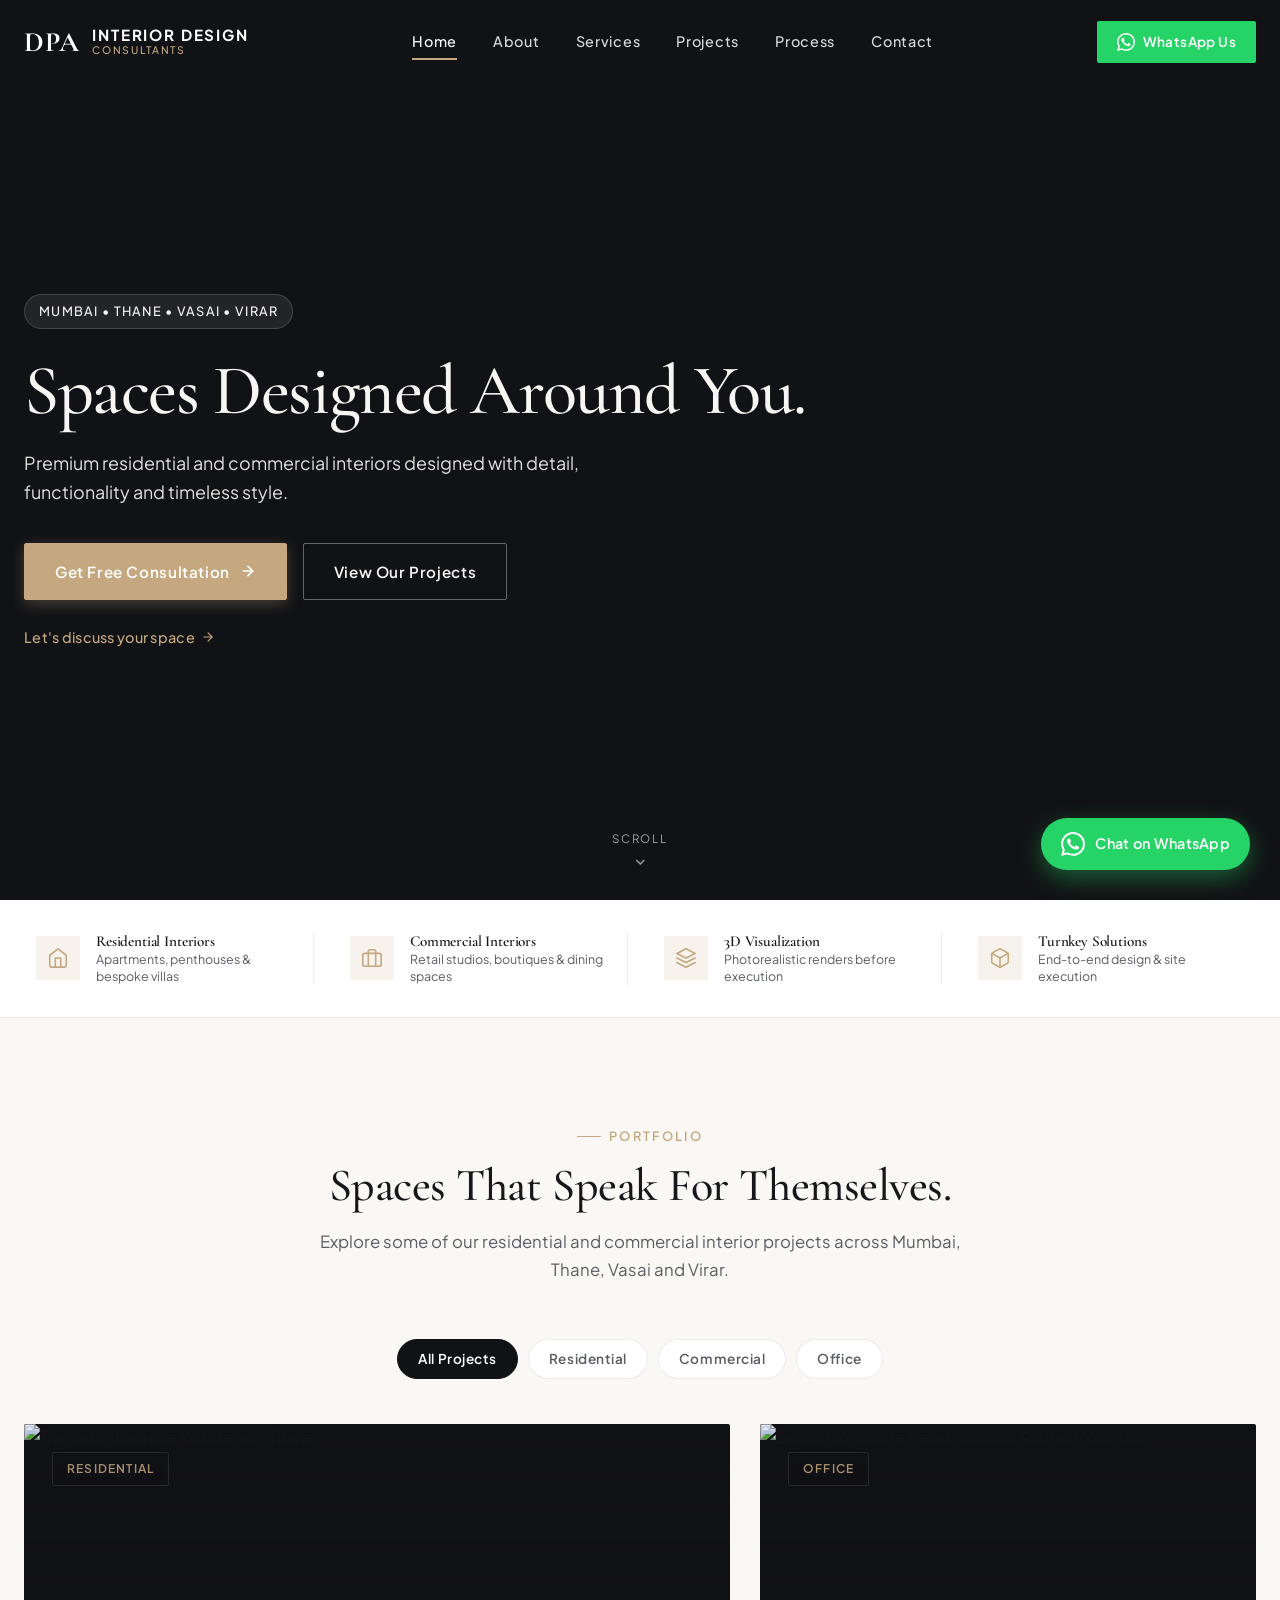
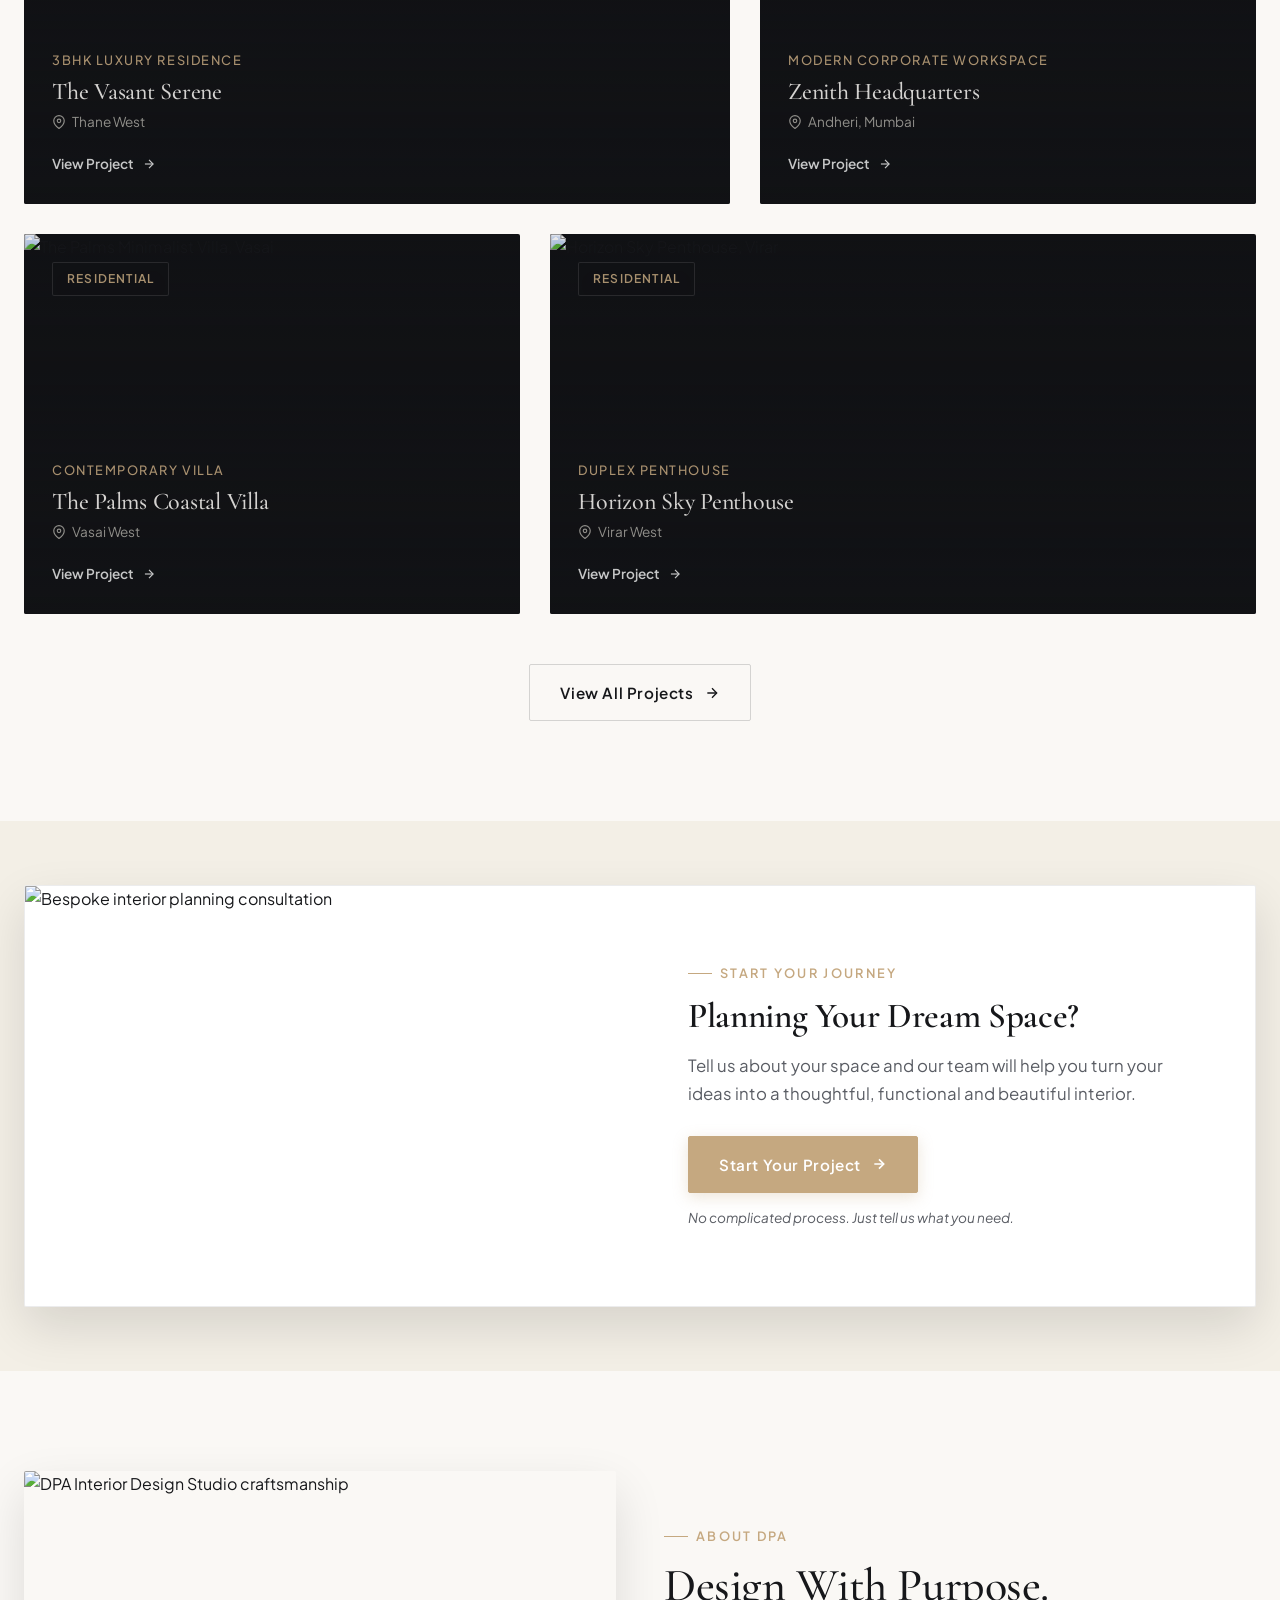
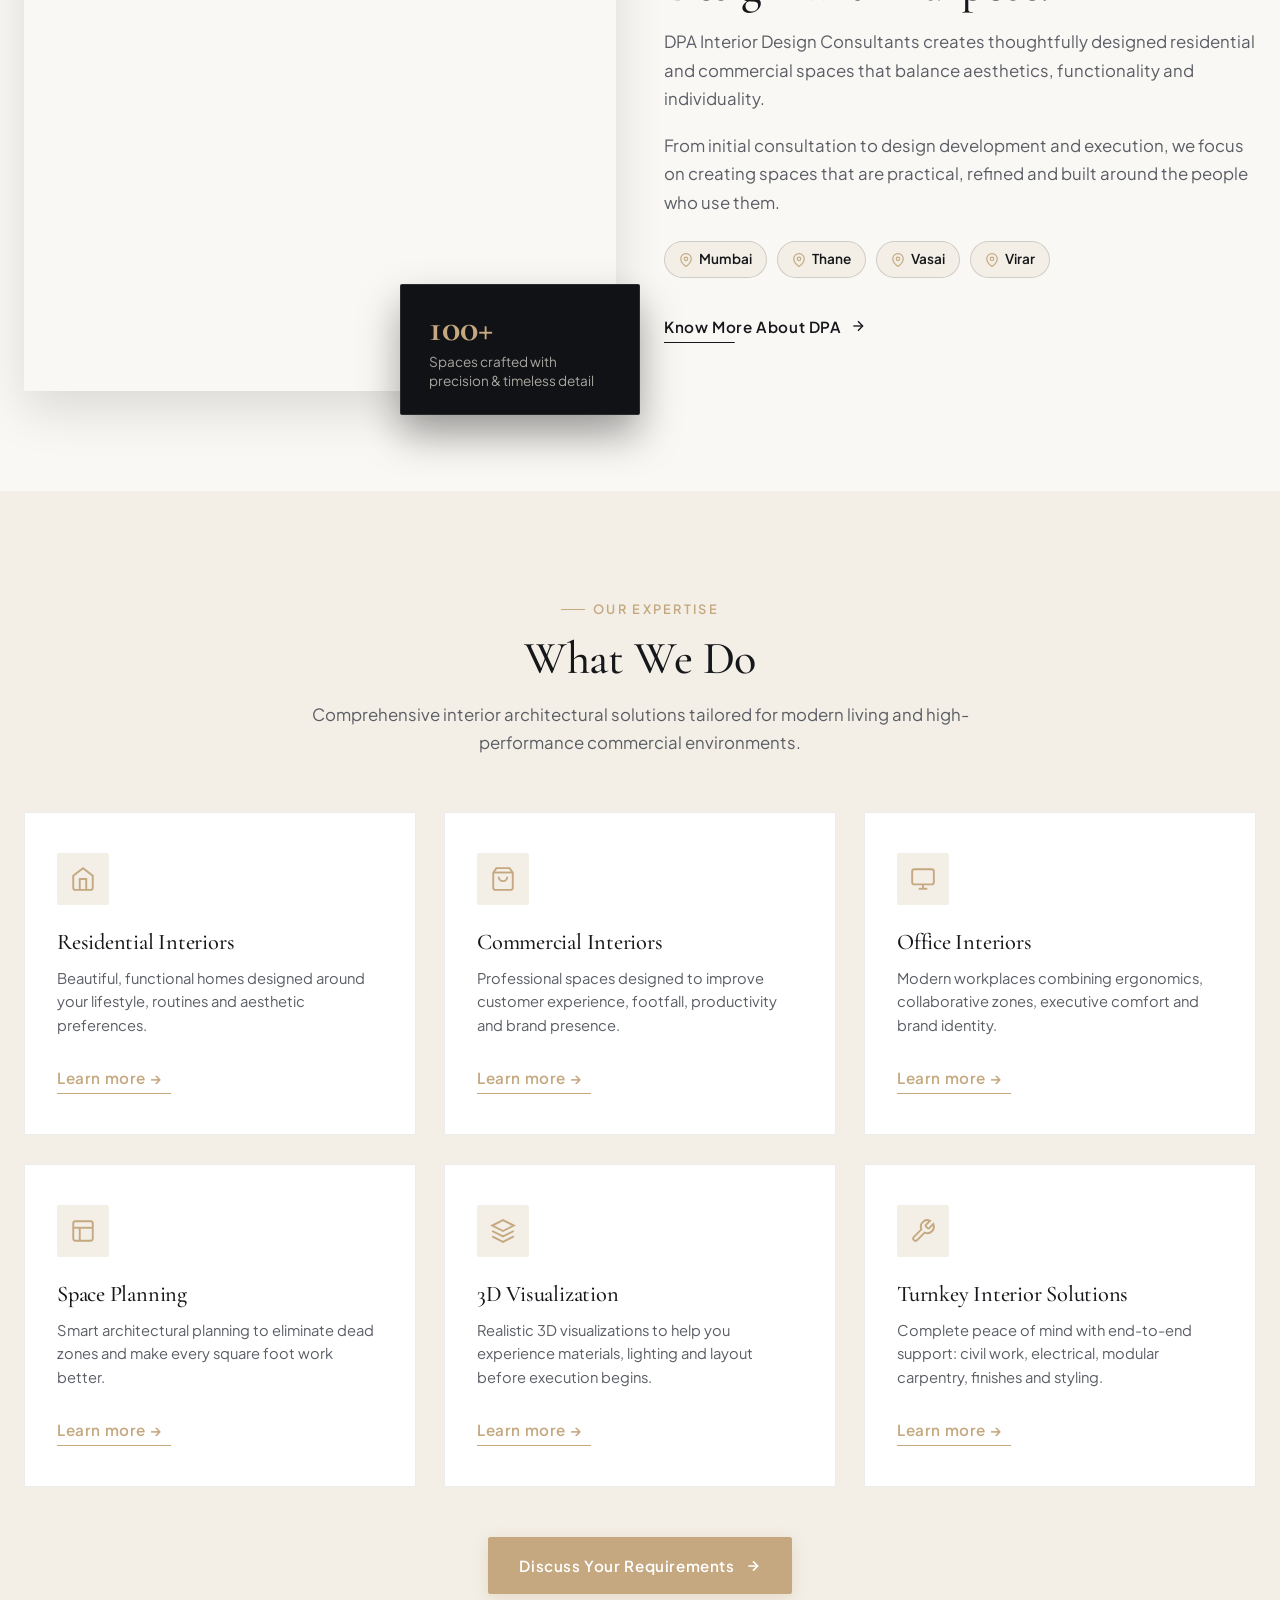
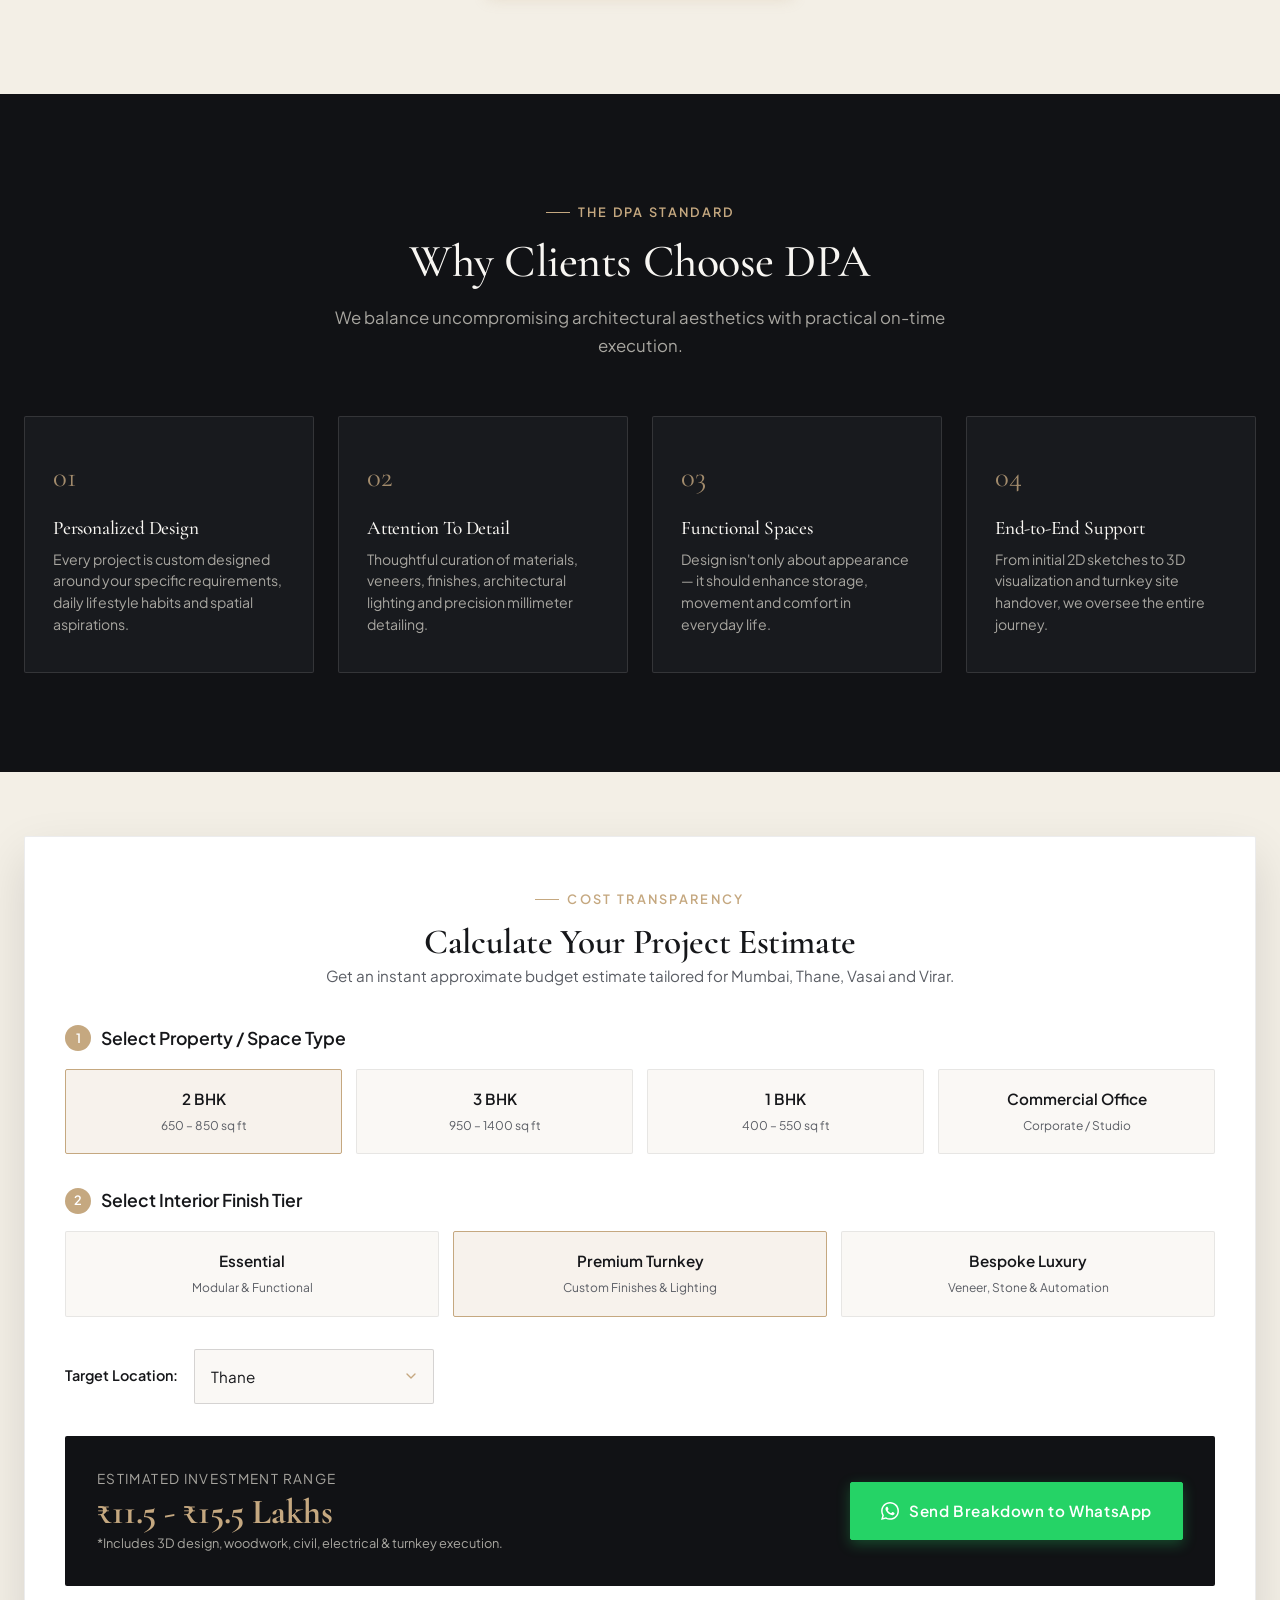
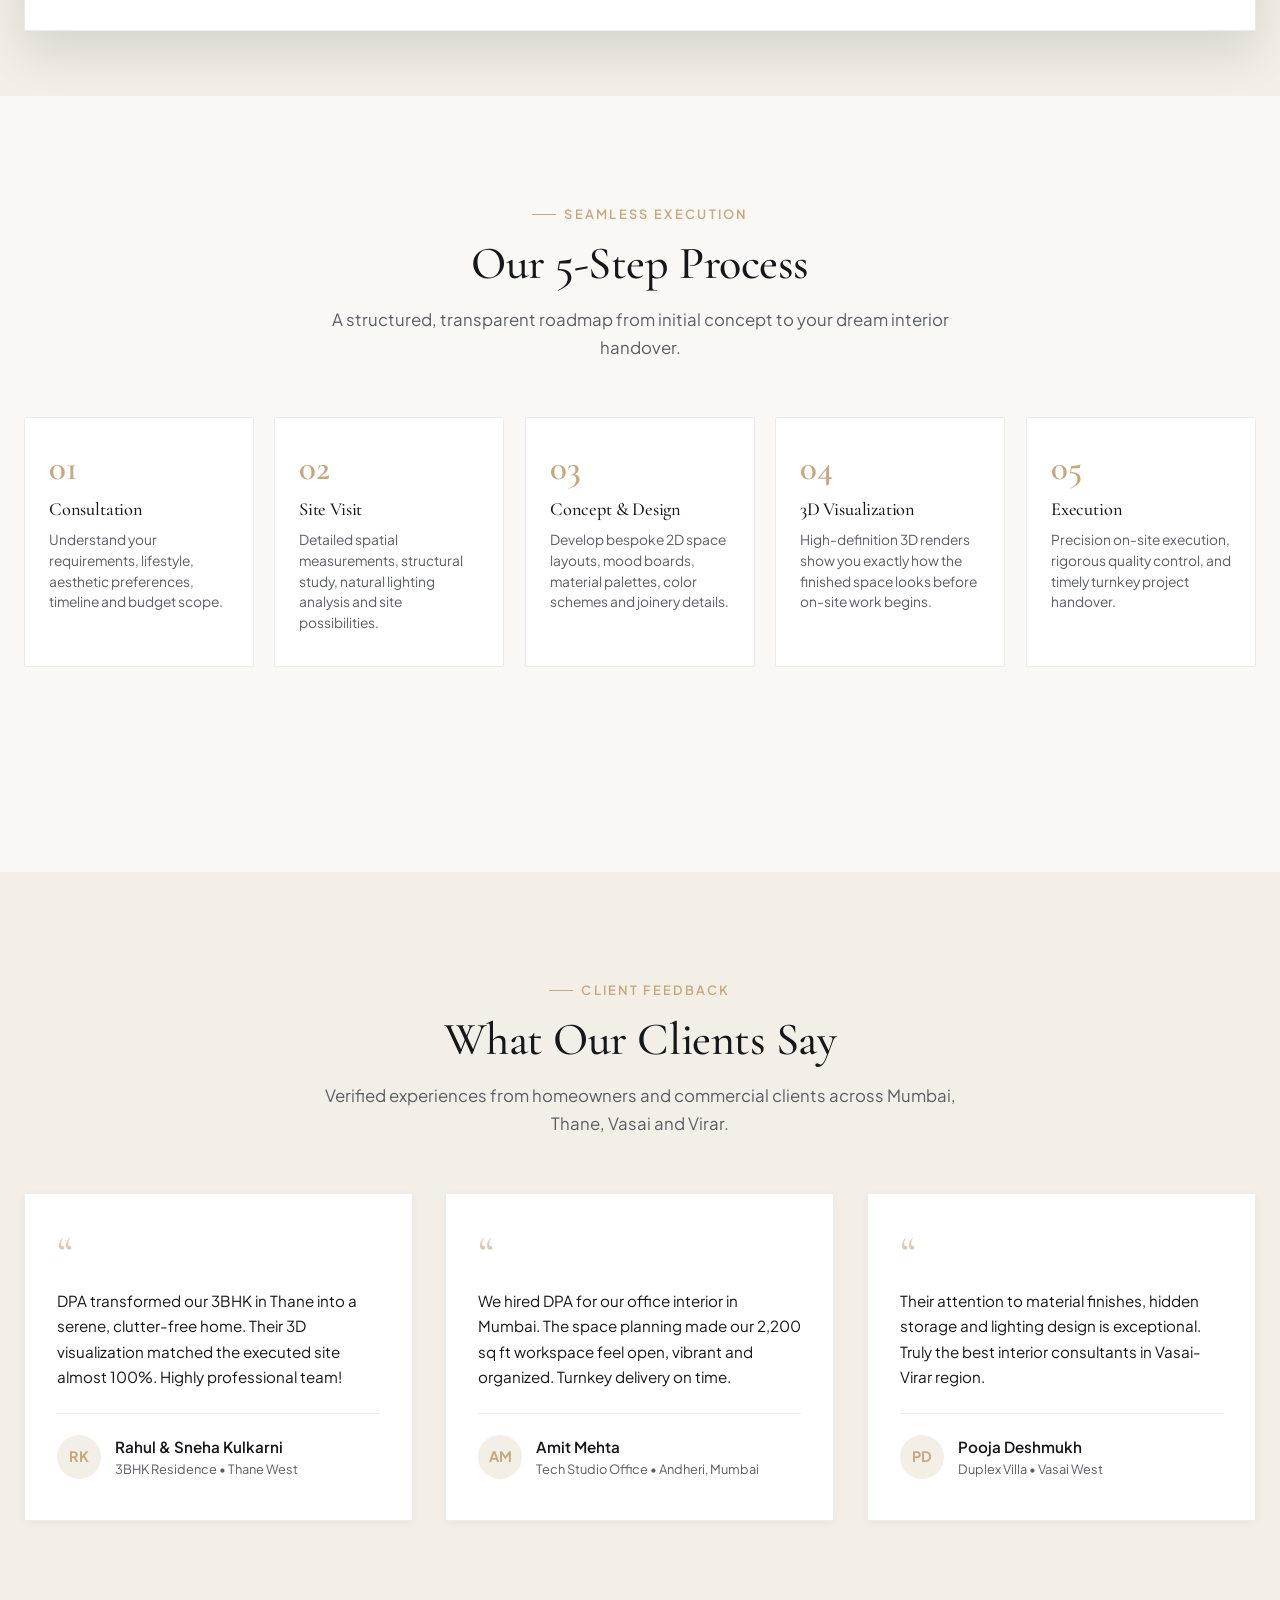
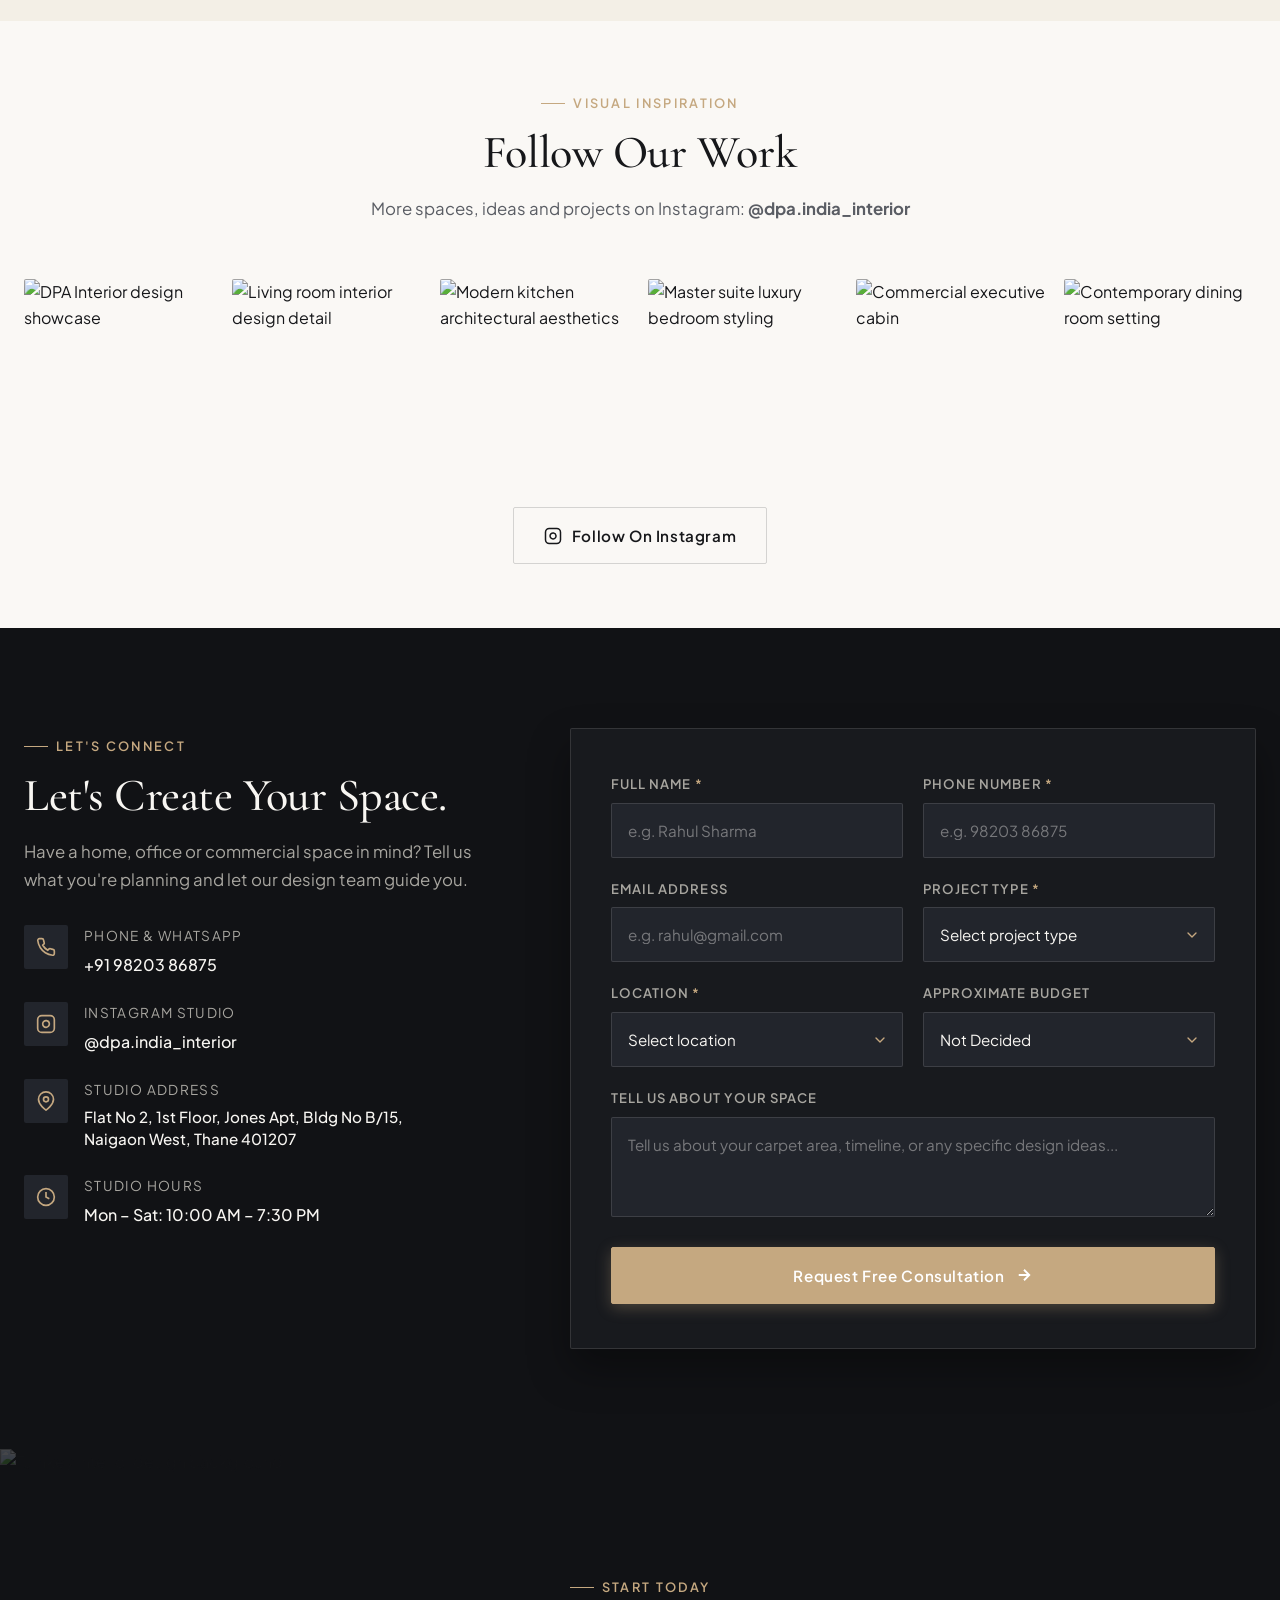
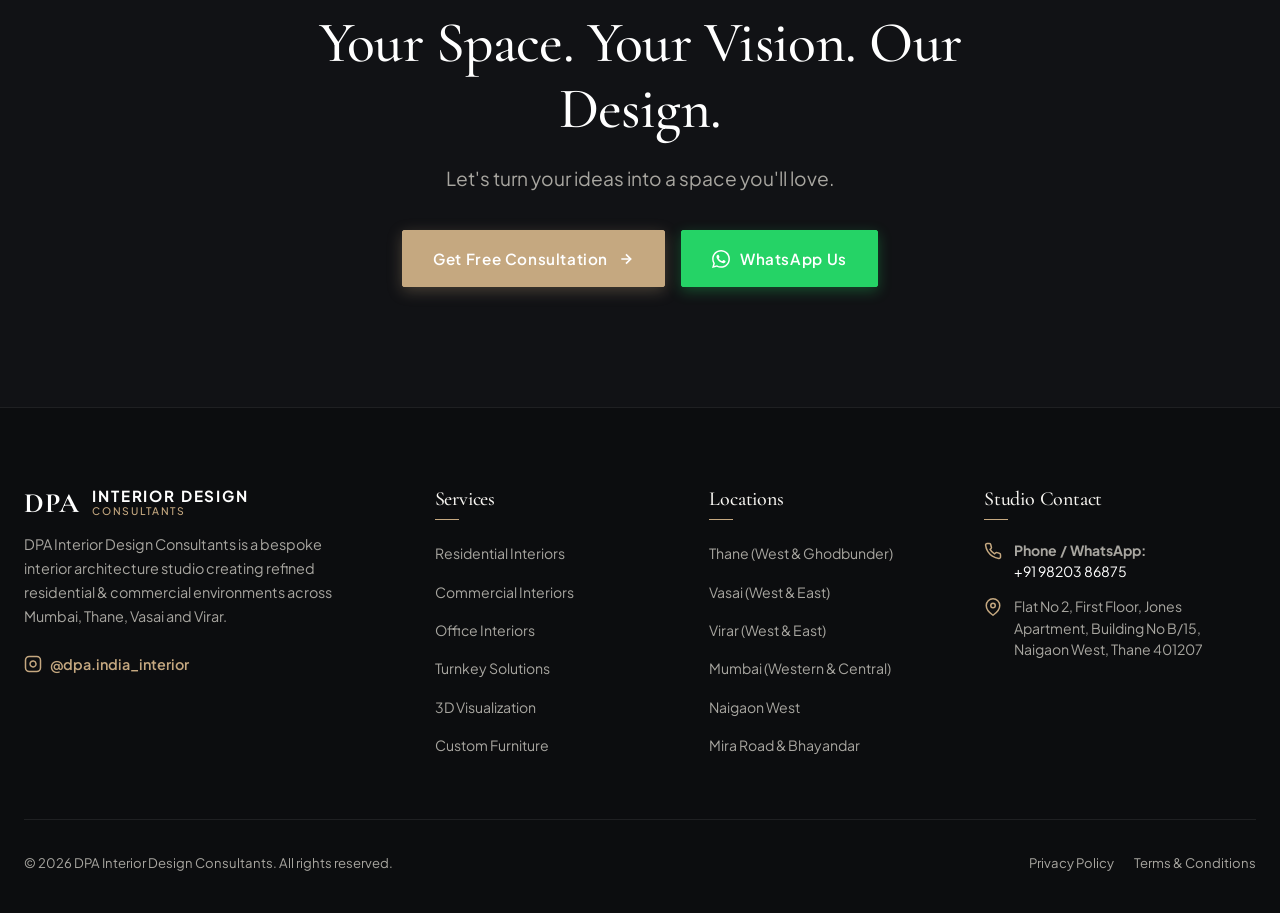
==== index.html @ 0f4c0f96 "feat: complete premium conversion-focused website for DPA Interior Design Consultants" ====
<!DOCTYPE html>
<html lang="en">
<head>
  <meta charset="UTF-8">
  <meta name="viewport" content="width=device-width, initial-scale=1.0">
  <title>DPA Interior Design Consultants | Mumbai, Thane, Vasai & Virar</title>
  <meta name="description" content="DPA Interior Design Consultants crafts luxury residential & commercial interiors across Mumbai, Thane, Vasai, and Virar. Turnkey solutions, 3D visualization, and space planning. Get a free consultation today.">
  <meta name="keywords" content="Interior designers in Thane, Interior designers in Vasai, Interior designers in Virar, Interior designers in Mumbai, Home interior designers in Thane, Office interior designers in Thane, Commercial interior designers in Mumbai, Turnkey interior designers Thane">
  <meta name="author" content="DPA Interior Design Consultants">
  <meta name="robots" content="index, follow">

  <!-- Open Graph / Social Meta -->
  <meta property="og:type" content="website">
  <meta property="og:title" content="DPA Interior Design Consultants | Mumbai, Thane, Vasai, Virar">
  <meta property="og:description" content="Spaces Designed Around You. Premium residential and commercial interior design studio in Thane & Mumbai.">
  <meta property="og:image" content="https://images.unsplash.com/photo-1600210492486-724fe5c67fb0?auto=format&fit=crop&w=1200&q=80">
  <meta property="og:url" content="https://dpainteriors.in">

  <link rel="canonical" href="https://dpainteriors.in/">

  <!-- Stylesheets -->
  <link rel="stylesheet" href="css/style.css">
  <link rel="stylesheet" href="css/components.css">

  <!-- Favicon Icon SVG -->
  <link rel="icon" type="image/svg+xml" href="data:image/svg+xml,%3Csvg xmlns='http://www.w3.org/2000/svg' viewBox='0 0 100 100'%3E%3Crect width='100' height='100' fill='%23111215'/%3E%3Ctext x='50%' y='60%' font-size='42' font-family='serif' font-weight='bold' fill='%23C5A880' text-anchor='middle'%3EDPA%3C/text%3E%3C/svg%3E">

  <!-- LocalBusiness Structured Data JSON-LD -->
  <script type="application/ld+json">
  {
    "@context": "https://schema.org",
    "@type": "HomeAndConstructionBusiness",
    "name": "DPA Interior Design Consultants",
    "image": "https://images.unsplash.com/photo-1600210492486-724fe5c67fb0?auto=format&fit=crop&w=1200&q=80",
    "telephone": "+919820386875",
    "address": {
      "@type": "PostalAddress",
      "streetAddress": "Flat No 2, First Floor, Jones Apartment, Building No B/15, Naigaon West",
      "addressLocality": "Thane",
      "postalCode": "401207",
      "addressRegion": "Maharashtra",
      "addressCountry": "IN"
    },
    "geo": {
      "@type": "GeoCoordinates",
      "latitude": "19.3496",
      "longitude": "72.8427"
    },
    "areaServed": [
      { "@type": "City", "name": "Mumbai" },
      { "@type": "City", "name": "Thane" },
      { "@type": "City", "name": "Vasai" },
      { "@type": "City", "name": "Virar" }
    ],
    "priceRange": "₹₹₹",
    "openingHoursSpecification": [
      {
        "@type": "OpeningHoursSpecification",
        "dayOfWeek": ["Monday", "Tuesday", "Wednesday", "Thursday", "Friday", "Saturday"],
        "opens": "10:00",
        "closes": "19:30"
      }
    ],
    "sameAs": [
      "https://www.instagram.com/dpa.india_interior"
    ]
  }
  </script>
</head>
<body>

  <!-- =========================================================================
       1. STICKY HEADER
       ========================================================================= -->
  <header class="site-header" id="siteHeader">
    <div class="container header-container">
      <!-- DPA Logo -->
      <a href="index.html" class="brand-logo" aria-label="DPA Interior Design Consultants">
        <span class="logo-symbol">DPA</span>
        <div class="logo-text-wrap">
          <span class="logo-main-text">Interior Design</span>
          <span class="logo-sub-text">Consultants</span>
        </div>
      </a>

      <!-- Desktop Navigation -->
      <nav class="nav-menu" aria-label="Main Navigation">
        <a href="index.html" class="nav-link active">Home</a>
        <a href="about.html" class="nav-link">About</a>
        <a href="services.html" class="nav-link">Services</a>
        <a href="projects.html" class="nav-link">Projects</a>
        <a href="#processSection" class="nav-link">Process</a>
        <a href="contact.html" class="nav-link">Contact</a>
      </nav>

      <!-- Desktop Header Actions -->
      <div class="header-actions">
        <a href="https://wa.me/919820386875?text=Hi%20DPA%20Interior%20Design%20Consultants%2C%20I%20am%20interested%20in%20discussing%20an%20interior%20design%20project.%20I%20would%20like%20to%20know%20more%20about%20your%20services." target="_blank" rel="noopener noreferrer" class="header-whatsapp-btn" aria-label="WhatsApp Us">
          <svg width="18" height="18" viewBox="0 0 24 24" fill="currentColor"><path d="M.057 24l1.687-6.163c-1.041-1.804-1.588-3.849-1.587-5.946.003-6.556 5.338-11.891 11.893-11.891 3.181.001 6.167 1.24 8.413 3.488 2.245 2.248 3.481 5.236 3.48 8.414-.003 6.557-5.338 11.892-11.893 11.892-1.99-.001-3.951-.5-5.688-1.448l-6.305 1.654zm6.597-3.807c1.676.995 3.276 1.591 5.392 1.592 5.448 0 9.886-4.434 9.889-9.885.002-5.462-4.415-9.89-9.881-9.892-5.452 0-9.887 4.434-9.889 9.884-.001 2.225.651 3.891 1.746 5.634l-.999 3.648 3.742-.981zm11.387-5.464c-.074-.124-.272-.198-.57-.347-.297-.149-1.758-.868-2.031-.967-.272-.099-.47-.149-.669.149-.198.297-.768.967-.941 1.165-.173.198-.347.223-.644.074-.297-.149-1.255-.462-2.39-1.475-.883-.788-1.48-1.761-1.653-2.059-.173-.297-.018-.458.13-.606.134-.133.297-.347.446-.521.151-.172.2-.296.3-.495.099-.198.05-.372-.025-.521-.075-.148-.669-1.611-.916-2.206-.242-.579-.487-.501-.669-.51l-.57-.01c-.198 0-.52.074-.792.372s-1.04 1.016-1.04 2.479 1.065 2.876 1.213 3.074c.149.198 2.095 3.2 5.076 4.487.709.306 1.263.489 1.694.626.712.226 1.36.194 1.872.118.571-.085 1.758-.719 2.006-1.413.248-.695.248-1.29.173-1.414z"/></svg>
          <span>WhatsApp Us</span>
        </a>
      </div>

      <!-- Mobile Hamburger Button -->
      <button class="mobile-nav-toggle" aria-label="Toggle Mobile Navigation">
        <span class="hamburger-line"></span>
        <span class="hamburger-line"></span>
        <span class="hamburger-line"></span>
      </button>
    </div>
  </header>

  <!-- Mobile Drawer Menu -->
  <div class="mobile-drawer-overlay"></div>
  <aside class="mobile-drawer" aria-label="Mobile Menu">
    <div>
      <a href="index.html" class="brand-logo" style="margin-bottom: 36px;">
        <span class="logo-symbol">DPA</span>
        <div class="logo-text-wrap">
          <span class="logo-main-text">Interior Design</span>
          <span class="logo-sub-text">Consultants</span>
        </div>
      </a>
      <ul class="mobile-nav-list">
        <li class="mobile-nav-item"><a href="index.html" class="active">Home</a></li>
        <li class="mobile-nav-item"><a href="about.html">About DPA</a></li>
        <li class="mobile-nav-item"><a href="services.html">Services</a></li>
        <li class="mobile-nav-item"><a href="projects.html">Projects</a></li>
        <li class="mobile-nav-item"><a href="#processSection">Process</a></li>
        <li class="mobile-nav-item"><a href="contact.html">Contact Us</a></li>
      </ul>
    </div>

    <div class="mobile-drawer-footer">
      <button class="btn btn-primary" style="width:100%;" data-open-modal="consultation">Get Free Consultation</button>
      <div class="mobile-contact-snippet">
        Call / WhatsApp: <a href="tel:9820386875">+91 98203 86875</a><br>
        Serving Mumbai • Thane • Vasai • Virar
      </div>
    </div>
  </aside>

  <!-- =========================================================================
       2. HERO SECTION — MOST IMPORTANT
       ========================================================================= -->
  <section class="hero-section" id="heroSection">
    <div class="hero-background">
      <img src="https://images.unsplash.com/photo-1618221195710-dd6b41faaea6?auto=format&fit=crop&w=2000&q=85" alt="Luxury Interior Living Room Designed by DPA Interior Design Consultants" loading="eager">
    </div>
    <div class="hero-overlay"></div>

    <div class="container">
      <div class="hero-content fade-in-up">
        <div class="hero-location-badge">
          <span>Mumbai • Thane • Vasai • Virar</span>
        </div>

        <h1 class="heading-hero hero-headline">
          Spaces Designed Around You.
        </h1>

        <p class="hero-subheadline">
          Premium residential and commercial interiors designed with detail, functionality and timeless style.
        </p>

        <div class="hero-actions-wrap">
          <div class="btn-group">
            <button class="btn btn-primary" data-open-modal="consultation">
              <span>Get Free Consultation</span>
              <svg width="16" height="16" viewBox="0 0 24 24" fill="none" stroke="currentColor" stroke-width="2.5" stroke-linecap="round" stroke-linejoin="round"><line x1="5" y1="12" x2="19" y2="12"></line><polyline points="12 5 19 12 12 19"></polyline></svg>
            </button>
            <a href="projects.html" class="btn btn-outline-light">
              <span>View Our Projects</span>
            </a>
          </div>
        </div>

        <a href="#contactSection" class="hero-note-link">
          <span>Let's discuss your space</span>
          <svg width="14" height="14" viewBox="0 0 24 24" fill="none" stroke="currentColor" stroke-width="2" stroke-linecap="round" stroke-linejoin="round"><line x1="5" y1="12" x2="19" y2="12"></line><polyline points="12 5 19 12 12 19"></polyline></svg>
        </a>
      </div>
    </div>

    <div class="hero-scroll-indicator">
      <span>Scroll</span>
      <svg width="16" height="16" viewBox="0 0 24 24" fill="none" stroke="currentColor" stroke-width="2"><polyline points="6 9 12 15 18 9"></polyline></svg>
    </div>
  </section>

  <!-- =========================================================================
       3. TRUST / QUICK VALUE BAR
       ========================================================================= -->
  <section class="trust-bar" aria-label="Core Capabilities">
    <div class="container">
      <div class="trust-grid">
        <div class="trust-item reveal">
          <div class="trust-icon">
            <svg width="22" height="22" viewBox="0 0 24 24" fill="none" stroke="currentColor" stroke-width="1.75" stroke-linecap="round" stroke-linejoin="round"><path d="M3 9l9-7 9 7v11a2 2 0 0 1-2 2H5a2 2 0 0 1-2-2z"></path><polyline points="9 22 9 12 15 12 15 22"></polyline></svg>
          </div>
          <div>
            <h2 class="trust-title">Residential Interiors</h2>
            <p class="trust-desc">Apartments, penthouses & bespoke villas</p>
          </div>
        </div>

        <div class="trust-item reveal reveal-delay-1">
          <div class="trust-icon">
            <svg width="22" height="22" viewBox="0 0 24 24" fill="none" stroke="currentColor" stroke-width="1.75" stroke-linecap="round" stroke-linejoin="round"><rect x="2" y="7" width="20" height="14" rx="2" ry="2"></rect><path d="M16 21V5a2 2 0 0 0-2-2h-4a2 2 0 0 0-2 2v16"></path></svg>
          </div>
          <div>
            <h2 class="trust-title">Commercial Interiors</h2>
            <p class="trust-desc">Retail studios, boutiques & dining spaces</p>
          </div>
        </div>

        <div class="trust-item reveal reveal-delay-2">
          <div class="trust-icon">
            <svg width="22" height="22" viewBox="0 0 24 24" fill="none" stroke="currentColor" stroke-width="1.75" stroke-linecap="round" stroke-linejoin="round"><polygon points="12 2 2 7 12 12 22 7 12 2"></polygon><polyline points="2 17 12 22 22 17"></polyline><polyline points="2 12 12 17 22 12"></polyline></svg>
          </div>
          <div>
            <h2 class="trust-title">3D Visualization</h2>
            <p class="trust-desc">Photorealistic renders before execution</p>
          </div>
        </div>

        <div class="trust-item reveal reveal-delay-3">
          <div class="trust-icon">
            <svg width="22" height="22" viewBox="0 0 24 24" fill="none" stroke="currentColor" stroke-width="1.75" stroke-linecap="round" stroke-linejoin="round"><path d="M21 16V8a2 2 0 0 0-1-1.73l-7-4a2 2 0 0 0-2 0l-7 4A2 2 0 0 0 3 8v8a2 2 0 0 0 1 1.73l7 4a2 2 0 0 0 2 0l7-4A2 2 0 0 0 21 16z"></path><polyline points="3.27 6.96 12 12.01 20.73 6.96"></polyline><line x1="12" y1="22.08" x2="12" y2="12"></line></svg>
          </div>
          <div>
            <h2 class="trust-title">Turnkey Solutions</h2>
            <p class="trust-desc">End-to-end design & site execution</p>
          </div>
        </div>
      </div>
    </div>
  </section>

  <!-- =========================================================================
       4. FEATURED PROJECTS (ASYMMETRIC MASONRY / GRID)
       ========================================================================= -->
  <section class="section-spacing" id="projectsSection">
    <div class="container">
      <div class="section-header text-center reveal">
        <span class="label-eyebrow">Portfolio</span>
        <h2 class="heading-section">Spaces That Speak For Themselves.</h2>
        <p class="subheading-lead">Explore some of our residential and commercial interior projects across Mumbai, Thane, Vasai and Virar.</p>
      </div>

      <!-- Filter Tabs -->
      <div class="filter-tabs reveal">
        <button class="filter-btn active" data-filter="all">All Projects</button>
        <button class="filter-btn" data-filter="residential">Residential</button>
        <button class="filter-btn" data-filter="commercial">Commercial</button>
        <button class="filter-btn" data-filter="office">Office</button>
      </div>

      <!-- Asymmetrical Masonry Grid -->
      <div class="projects-masonry">
        <!-- Project 1: Luxury 3BHK Residence Thane -->
        <a href="projects/luxury-residence-thane.html" class="project-card col-7 reveal" data-category="residential">
          <div class="project-media-wrap">
            <img src="https://images.unsplash.com/photo-1600210492486-724fe5c67fb0?auto=format&fit=crop&w=1200&q=80" alt="The Vasant Serene Residence, Thane" loading="lazy">
            <div class="project-overlay">
              <span class="project-badge-tag">Residential</span>
              <div class="project-details">
                <div class="project-category">3BHK Luxury Residence</div>
                <h3 class="project-title">The Vasant Serene</h3>
                <div class="project-location">
                  <svg width="14" height="14" viewBox="0 0 24 24" fill="none" stroke="currentColor" stroke-width="2"><path d="M21 10c0 7-9 13-9 13s-9-6-9-13a9 9 0 0 1 18 0z"></path><circle cx="12" cy="10" r="3"></circle></svg>
                  <span>Thane West</span>
                </div>
                <span class="project-cta-pill">
                  <span>View Project</span>
                  <svg width="14" height="14" viewBox="0 0 24 24" fill="none" stroke="currentColor" stroke-width="2"><line x1="5" y1="12" x2="19" y2="12"></line><polyline points="12 5 19 12 12 19"></polyline></svg>
                </span>
              </div>
            </div>
          </div>
        </a>

        <!-- Project 2: Corporate Tech Office Mumbai -->
        <a href="projects/modern-corporate-office.html" class="project-card col-5 reveal reveal-delay-1" data-category="office commercial">
          <div class="project-media-wrap">
            <img src="https://images.unsplash.com/photo-1497366216548-37526070297c?auto=format&fit=crop&w=1000&q=80" alt="Zenith Corporate Headquarters, Andheri Mumbai" loading="lazy">
            <div class="project-overlay">
              <span class="project-badge-tag">Office</span>
              <div class="project-details">
                <div class="project-category">Modern Corporate Workspace</div>
                <h3 class="project-title">Zenith Headquarters</h3>
                <div class="project-location">
                  <svg width="14" height="14" viewBox="0 0 24 24" fill="none" stroke="currentColor" stroke-width="2"><path d="M21 10c0 7-9 13-9 13s-9-6-9-13a9 9 0 0 1 18 0z"></path><circle cx="12" cy="10" r="3"></circle></svg>
                  <span>Andheri, Mumbai</span>
                </div>
                <span class="project-cta-pill">
                  <span>View Project</span>
                  <svg width="14" height="14" viewBox="0 0 24 24" fill="none" stroke="currentColor" stroke-width="2"><line x1="5" y1="12" x2="19" y2="12"></line><polyline points="12 5 19 12 12 19"></polyline></svg>
                </span>
              </div>
            </div>
          </div>
        </a>

        <!-- Project 3: Minimalist Coastal Villa Vasai -->
        <a href="projects/minimalist-villa-vasai.html" class="project-card col-5 reveal" data-category="residential">
          <div class="project-media-wrap">
            <img src="https://images.unsplash.com/photo-1600607687939-ce8a6c25118c?auto=format&fit=crop&w=1000&q=80" alt="The Palms Minimalist Villa, Vasai" loading="lazy">
            <div class="project-overlay">
              <span class="project-badge-tag">Residential</span>
              <div class="project-details">
                <div class="project-category">Contemporary Villa</div>
                <h3 class="project-title">The Palms Coastal Villa</h3>
                <div class="project-location">
                  <svg width="14" height="14" viewBox="0 0 24 24" fill="none" stroke="currentColor" stroke-width="2"><path d="M21 10c0 7-9 13-9 13s-9-6-9-13a9 9 0 0 1 18 0z"></path><circle cx="12" cy="10" r="3"></circle></svg>
                  <span>Vasai West</span>
                </div>
                <span class="project-cta-pill">
                  <span>View Project</span>
                  <svg width="14" height="14" viewBox="0 0 24 24" fill="none" stroke="currentColor" stroke-width="2"><line x1="5" y1="12" x2="19" y2="12"></line><polyline points="12 5 19 12 12 19"></polyline></svg>
                </span>
              </div>
            </div>
          </div>
        </a>

        <!-- Project 4: Horizon Penthouse Virar -->
        <a href="projects/penthouse-interior-virar.html" class="project-card col-7 reveal reveal-delay-1" data-category="residential">
          <div class="project-media-wrap">
            <img src="https://images.unsplash.com/photo-1600566753376-12c8ab7fb75b?auto=format&fit=crop&w=1200&q=80" alt="Horizon Sky Penthouse, Virar" loading="lazy">
            <div class="project-overlay">
              <span class="project-badge-tag">Residential</span>
              <div class="project-details">
                <div class="project-category">Duplex Penthouse</div>
                <h3 class="project-title">Horizon Sky Penthouse</h3>
                <div class="project-location">
                  <svg width="14" height="14" viewBox="0 0 24 24" fill="none" stroke="currentColor" stroke-width="2"><path d="M21 10c0 7-9 13-9 13s-9-6-9-13a9 9 0 0 1 18 0z"></path><circle cx="12" cy="10" r="3"></circle></svg>
                  <span>Virar West</span>
                </div>
                <span class="project-cta-pill">
                  <span>View Project</span>
                  <svg width="14" height="14" viewBox="0 0 24 24" fill="none" stroke="currentColor" stroke-width="2"><line x1="5" y1="12" x2="19" y2="12"></line><polyline points="12 5 19 12 12 19"></polyline></svg>
                </span>
              </div>
            </div>
          </div>
        </a>
      </div>

      <!-- Action Button -->
      <div style="text-align: center; margin-top: 50px;" class="reveal">
        <a href="projects.html" class="btn btn-outline-dark">
          <span>View All Projects</span>
          <svg width="16" height="16" viewBox="0 0 24 24" fill="none" stroke="currentColor" stroke-width="2"><line x1="5" y1="12" x2="19" y2="12"></line><polyline points="12 5 19 12 12 19"></polyline></svg>
        </a>
      </div>
    </div>
  </section>

  <!-- =========================================================================
       5. CONVERSION SECTION AFTER PROJECTS
       ========================================================================= -->
  <section class="conversion-break section-spacing-sm">
    <div class="container">
      <div class="conversion-box reveal">
        <div class="conversion-box-grid">
          <div class="conversion-box-image">
            <img src="https://images.unsplash.com/photo-1616486338812-3dadae4b4ace?auto=format&fit=crop&w=1000&q=80" alt="Bespoke interior planning consultation" loading="lazy">
          </div>
          <div class="conversion-box-content">
            <span class="label-eyebrow">Start Your Journey</span>
            <h2 class="heading-sub" style="font-size: 2.2rem; margin-bottom: 16px;">
              Planning Your Dream Space?
            </h2>
            <p style="color: var(--text-muted); font-size: 1.05rem; line-height: 1.65; margin-bottom: 28px;">
              Tell us about your space and our team will help you turn your ideas into a thoughtful, functional and beautiful interior.
            </p>
            <div>
              <button class="btn btn-primary" data-open-modal="consultation">
                <span>Start Your Project</span>
                <svg width="16" height="16" viewBox="0 0 24 24" fill="none" stroke="currentColor" stroke-width="2.5"><line x1="5" y1="12" x2="19" y2="12"></line><polyline points="12 5 19 12 12 19"></polyline></svg>
              </button>
            </div>
            <p class="subtext-reassurance">No complicated process. Just tell us what you need.</p>
          </div>
        </div>
      </div>
    </div>
  </section>

  <!-- =========================================================================
       6. ABOUT DPA
       ========================================================================= -->
  <section class="section-spacing" id="aboutSection">
    <div class="container">
      <div class="grid-2">
        <div class="about-image-stack reveal">
          <img src="https://images.unsplash.com/photo-1618219908412-a29a1bb7b86e?auto=format&fit=crop&w=1000&q=80" alt="DPA Interior Design Studio craftsmanship" class="about-img-main" loading="lazy">
          <div class="about-badge-card">
            <div class="number">100+</div>
            <div class="label">Spaces crafted with precision & timeless detail</div>
          </div>
        </div>

        <div class="about-content reveal reveal-delay-1">
          <span class="label-eyebrow">About DPA</span>
          <h2 class="heading-section">Design With Purpose.</h2>
          <p style="color: var(--text-muted); font-size: 1.05rem; line-height: 1.7; margin-bottom: 18px;">
            DPA Interior Design Consultants creates thoughtfully designed residential and commercial spaces that balance aesthetics, functionality and individuality.
          </p>
          <p style="color: var(--text-muted); font-size: 1.05rem; line-height: 1.7; margin-bottom: 24px;">
            From initial consultation to design development and execution, we focus on creating spaces that are practical, refined and built around the people who use them.
          </p>

          <div class="location-coverage-tags">
            <span class="location-tag">
              <svg width="14" height="14" viewBox="0 0 24 24" fill="none" stroke="var(--accent-gold)" stroke-width="2"><path d="M21 10c0 7-9 13-9 13s-9-6-9-13a9 9 0 0 1 18 0z"></path><circle cx="12" cy="10" r="3"></circle></svg>
              Mumbai
            </span>
            <span class="location-tag">
              <svg width="14" height="14" viewBox="0 0 24 24" fill="none" stroke="var(--accent-gold)" stroke-width="2"><path d="M21 10c0 7-9 13-9 13s-9-6-9-13a9 9 0 0 1 18 0z"></path><circle cx="12" cy="10" r="3"></circle></svg>
              Thane
            </span>
            <span class="location-tag">
              <svg width="14" height="14" viewBox="0 0 24 24" fill="none" stroke="var(--accent-gold)" stroke-width="2"><path d="M21 10c0 7-9 13-9 13s-9-6-9-13a9 9 0 0 1 18 0z"></path><circle cx="12" cy="10" r="3"></circle></svg>
              Vasai
            </span>
            <span class="location-tag">
              <svg width="14" height="14" viewBox="0 0 24 24" fill="none" stroke="var(--accent-gold)" stroke-width="2"><path d="M21 10c0 7-9 13-9 13s-9-6-9-13a9 9 0 0 1 18 0z"></path><circle cx="12" cy="10" r="3"></circle></svg>
              Virar
            </span>
          </div>

          <a href="about.html" class="btn-link-arrow">
            <span>Know More About DPA</span>
            <svg width="16" height="16" viewBox="0 0 24 24" fill="none" stroke="currentColor" stroke-width="2"><line x1="5" y1="12" x2="19" y2="12"></line><polyline points="12 5 19 12 12 19"></polyline></svg>
          </a>
        </div>
      </div>
    </div>
  </section>

  <!-- =========================================================================
       7. SERVICES
       ========================================================================= -->
  <section class="section-spacing bg-warm-section" id="servicesSection">
    <div class="container">
      <div class="section-header text-center reveal">
        <span class="label-eyebrow">Our Expertise</span>
        <h2 class="heading-section">What We Do</h2>
        <p class="subheading-lead">Comprehensive interior architectural solutions tailored for modern living and high-performance commercial environments.</p>
      </div>

      <div class="service-cards-grid">
        <!-- Service 1: Residential Interiors -->
        <div class="service-card reveal">
          <div>
            <div class="service-card-icon">
              <svg width="26" height="26" viewBox="0 0 24 24" fill="none" stroke="currentColor" stroke-width="1.75"><path d="M3 9l9-7 9 7v11a2 2 0 0 1-2 2H5a2 2 0 0 1-2-2z"></path><polyline points="9 22 9 12 15 12 15 22"></polyline></svg>
            </div>
            <h3 class="service-card-title">Residential Interiors</h3>
            <p class="service-card-desc">Beautiful, functional homes designed around your lifestyle, routines and aesthetic preferences.</p>
          </div>
          <a href="services.html#residential" class="btn-link-arrow text-gold">Learn more &rarr;</a>
        </div>

        <!-- Service 2: Commercial Interiors -->
        <div class="service-card reveal reveal-delay-1">
          <div>
            <div class="service-card-icon">
              <svg width="26" height="26" viewBox="0 0 24 24" fill="none" stroke="currentColor" stroke-width="1.75"><path d="M6 2L3 6v14a2 2 0 0 0 2 2h14a2 2 0 0 0 2-2V6l-3-4z"></path><line x1="3" y1="6" x2="21" y2="6"></line><path d="M16 10a4 4 0 0 1-8 0"></path></svg>
            </div>
            <h3 class="service-card-title">Commercial Interiors</h3>
            <p class="service-card-desc">Professional spaces designed to improve customer experience, footfall, productivity and brand presence.</p>
          </div>
          <a href="services.html#commercial" class="btn-link-arrow text-gold">Learn more &rarr;</a>
        </div>

        <!-- Service 3: Office Interiors -->
        <div class="service-card reveal reveal-delay-2">
          <div>
            <div class="service-card-icon">
              <svg width="26" height="26" viewBox="0 0 24 24" fill="none" stroke="currentColor" stroke-width="1.75"><rect x="2" y="3" width="20" height="14" rx="2" ry="2"></rect><line x1="8" y1="21" x2="16" y2="21"></line><line x1="12" y1="17" x2="12" y2="21"></line></svg>
            </div>
            <h3 class="service-card-title">Office Interiors</h3>
            <p class="service-card-desc">Modern workplaces combining ergonomics, collaborative zones, executive comfort and brand identity.</p>
          </div>
          <a href="services.html#office" class="btn-link-arrow text-gold">Learn more &rarr;</a>
        </div>

        <!-- Service 4: Space Planning -->
        <div class="service-card reveal">
          <div>
            <div class="service-card-icon">
              <svg width="26" height="26" viewBox="0 0 24 24" fill="none" stroke="currentColor" stroke-width="1.75"><rect x="3" y="3" width="18" height="18" rx="2" ry="2"></rect><line x1="3" y1="9" x2="21" y2="9"></line><line x1="9" y1="21" x2="9" y2="9"></line></svg>
            </div>
            <h3 class="service-card-title">Space Planning</h3>
            <p class="service-card-desc">Smart architectural planning to eliminate dead zones and make every square foot work better.</p>
          </div>
          <a href="services.html#planning" class="btn-link-arrow text-gold">Learn more &rarr;</a>
        </div>

        <!-- Service 5: 3D Visualization -->
        <div class="service-card reveal reveal-delay-1">
          <div>
            <div class="service-card-icon">
              <svg width="26" height="26" viewBox="0 0 24 24" fill="none" stroke="currentColor" stroke-width="1.75"><polygon points="12 2 2 7 12 12 22 7 12 2"></polygon><polyline points="2 17 12 22 22 17"></polyline><polyline points="2 12 12 17 22 12"></polyline></svg>
            </div>
            <h3 class="service-card-title">3D Visualization</h3>
            <p class="service-card-desc">Realistic 3D visualizations to help you experience materials, lighting and layout before execution begins.</p>
          </div>
          <a href="services.html#visualization" class="btn-link-arrow text-gold">Learn more &rarr;</a>
        </div>

        <!-- Service 6: Turnkey Interior Solutions -->
        <div class="service-card reveal reveal-delay-2">
          <div>
            <div class="service-card-icon">
              <svg width="26" height="26" viewBox="0 0 24 24" fill="none" stroke="currentColor" stroke-width="1.75"><path d="M14.7 6.3a1 1 0 0 0 0 1.4l1.6 1.6a1 1 0 0 0 1.4 0l3.77-3.77a6 6 0 0 1-7.94 7.94l-6.91 6.91a2.12 2.12 0 0 1-3-3l6.91-6.91a6 6 0 0 1 7.94-7.94l-3.76 3.76z"></path></svg>
            </div>
            <h3 class="service-card-title">Turnkey Interior Solutions</h3>
            <p class="service-card-desc">Complete peace of mind with end-to-end support: civil work, electrical, modular carpentry, finishes and styling.</p>
          </div>
          <a href="services.html#turnkey" class="btn-link-arrow text-gold">Learn more &rarr;</a>
        </div>
      </div>

      <div style="text-align: center; margin-top: 50px;" class="reveal">
        <button class="btn btn-primary" data-open-modal="consultation">
          <span>Discuss Your Requirements</span>
          <svg width="16" height="16" viewBox="0 0 24 24" fill="none" stroke="currentColor" stroke-width="2.5"><line x1="5" y1="12" x2="19" y2="12"></line><polyline points="12 5 19 12 12 19"></polyline></svg>
        </button>
      </div>
    </div>
  </section>

  <!-- =========================================================================
       8. WHY CHOOSE DPA (PREMIUM HORIZONTAL LAYOUT)
       ========================================================================= -->
  <section class="section-spacing bg-dark-section" id="whySection">
    <div class="container">
      <div class="section-header text-center reveal">
        <span class="label-eyebrow text-light">The DPA Standard</span>
        <h2 class="heading-section">Why Clients Choose DPA</h2>
        <p class="subheading-lead">We balance uncompromising architectural aesthetics with practical on-time execution.</p>
      </div>

      <div class="why-grid">
        <div class="why-card reveal">
          <span class="why-number">01</span>
          <h3 class="why-title">Personalized Design</h3>
          <p class="why-desc">Every project is custom designed around your specific requirements, daily lifestyle habits and spatial aspirations.</p>
        </div>

        <div class="why-card reveal reveal-delay-1">
          <span class="why-number">02</span>
          <h3 class="why-title">Attention To Detail</h3>
          <p class="why-desc">Thoughtful curation of materials, veneers, finishes, architectural lighting and precision millimeter detailing.</p>
        </div>

        <div class="why-card reveal reveal-delay-2">
          <span class="why-number">03</span>
          <h3 class="why-title">Functional Spaces</h3>
          <p class="why-desc">Design isn't only about appearance — it should enhance storage, movement and comfort in everyday life.</p>
        </div>

        <div class="why-card reveal reveal-delay-3">
          <span class="why-number">04</span>
          <h3 class="why-title">End-to-End Support</h3>
          <p class="why-desc">From initial 2D sketches to 3D visualization and turnkey site handover, we oversee the entire journey.</p>
        </div>
      </div>
    </div>
  </section>

  <!-- =========================================================================
       INTERACTIVE ESTIMATOR (HIGH-CONVERSION VALUE MAGNET)
       ========================================================================= -->
  <section class="section-spacing-sm bg-warm-section">
    <div class="container">
      <div class="estimator-card reveal" id="interiorEstimator">
        <div class="section-header text-center" style="margin-bottom: 36px;">
          <span class="label-eyebrow">Cost Transparency</span>
          <h2 class="heading-sub" style="font-size: 2.2rem;">Calculate Your Project Estimate</h2>
          <p class="subheading-lead" style="font-size: 0.95rem;">Get an instant approximate budget estimate tailored for Mumbai, Thane, Vasai and Virar.</p>
        </div>

        <!-- Step 1: Space Type -->
        <div class="estimator-step-title">
          <span class="badge-number">1</span>
          <span>Select Property / Space Type</span>
        </div>
        <div class="estimator-options-grid">
          <label class="estimator-option-tile is-selected">
            <input type="radio" name="space_type" value="2bhk" checked>
            <span class="estimator-option-name">2 BHK</span>
            <span class="estimator-option-sub">650 – 850 sq ft</span>
          </label>
          <label class="estimator-option-tile">
            <input type="radio" name="space_type" value="3bhk">
            <span class="estimator-option-name">3 BHK</span>
            <span class="estimator-option-sub">950 – 1400 sq ft</span>
          </label>
          <label class="estimator-option-tile">
            <input type="radio" name="space_type" value="1bhk">
            <span class="estimator-option-name">1 BHK</span>
            <span class="estimator-option-sub">400 – 550 sq ft</span>
          </label>
          <label class="estimator-option-tile">
            <input type="radio" name="space_type" value="office">
            <span class="estimator-option-name">Commercial Office</span>
            <span class="estimator-option-sub">Corporate / Studio</span>
          </label>
        </div>

        <!-- Step 2: Package Tier -->
        <div class="estimator-step-title">
          <span class="badge-number">2</span>
          <span>Select Interior Finish Tier</span>
        </div>
        <div class="estimator-options-grid" style="grid-template-columns: repeat(3, 1fr);">
          <label class="estimator-option-tile">
            <input type="radio" name="package_tier" value="essential">
            <span class="estimator-option-name">Essential</span>
            <span class="estimator-option-sub">Modular & Functional</span>
          </label>
          <label class="estimator-option-tile is-selected">
            <input type="radio" name="package_tier" value="premium" checked>
            <span class="estimator-option-name">Premium Turnkey</span>
            <span class="estimator-option-sub">Custom Finishes & Lighting</span>
          </label>
          <label class="estimator-option-tile">
            <input type="radio" name="package_tier" value="luxury">
            <span class="estimator-option-name">Bespoke Luxury</span>
            <span class="estimator-option-sub">Veneer, Stone & Automation</span>
          </label>
        </div>

        <!-- Step 3: Location -->
        <div style="display: flex; align-items: center; gap: 16px; margin-bottom: 24px; flex-wrap: wrap;">
          <span style="font-weight: 600; font-size: 0.9rem;">Target Location:</span>
          <select id="estimatorLocation" class="form-select" style="max-width: 240px; background-color: var(--bg-body); border-color: var(--border-medium); color: var(--text-main);">
            <option value="Thane">Thane</option>
            <option value="Vasai">Vasai</option>
            <option value="Virar">Virar</option>
            <option value="Mumbai">Mumbai</option>
          </select>
        </div>

        <!-- Estimate Output Result Banner -->
        <div class="estimator-result-banner">
          <div>
            <div style="font-size: 0.85rem; text-transform: uppercase; letter-spacing: 0.1em; color: var(--text-light-muted); margin-bottom: 4px;">Estimated Investment Range</div>
            <div class="estimator-calc-value" id="estimatedBudgetRange">₹11.5 - ₹15.5 Lakhs</div>
            <div style="font-size: 0.8rem; color: var(--text-light-muted); margin-top: 4px;">*Includes 3D design, woodwork, civil, electrical & turnkey execution.</div>
          </div>
          <a href="#" id="estimatorWaBtn" target="_blank" rel="noopener noreferrer" class="btn btn-whatsapp">
            <svg width="18" height="18" viewBox="0 0 24 24" fill="currentColor"><path d="M.057 24l1.687-6.163c-1.041-1.804-1.588-3.849-1.587-5.946.003-6.556 5.338-11.891 11.893-11.891 3.181.001 6.167 1.24 8.413 3.488 2.245 2.248 3.481 5.236 3.48 8.414-.003 6.557-5.338 11.892-11.893 11.892-1.99-.001-3.951-.5-5.688-1.448l-6.305 1.654zm6.597-3.807c1.676.995 3.276 1.591 5.392 1.592 5.448 0 9.886-4.434 9.889-9.885.002-5.462-4.415-9.89-9.881-9.892-5.452 0-9.887 4.434-9.889 9.884-.001 2.225.651 3.891 1.746 5.634l-.999 3.648 3.742-.981zm11.387-5.464c-.074-.124-.272-.198-.57-.347-.297-.149-1.758-.868-2.031-.967-.272-.099-.47-.149-.669.149-.198.297-.768.967-.941 1.165-.173.198-.347.223-.644.074-.297-.149-1.255-.462-2.39-1.475-.883-.788-1.48-1.761-1.653-2.059-.173-.297-.018-.458.13-.606.134-.133.297-.347.446-.521.151-.172.2-.296.3-.495.099-.198.05-.372-.025-.521-.075-.148-.669-1.611-.916-2.206-.242-.579-.487-.501-.669-.51l-.57-.01c-.198 0-.52.074-.792.372s-1.04 1.016-1.04 2.479 1.065 2.876 1.213 3.074c.149.198 2.095 3.2 5.076 4.487.709.306 1.263.489 1.694.626.712.226 1.36.194 1.872.118.571-.085 1.758-.719 2.006-1.413.248-.695.248-1.29.173-1.414z"/></svg>
            <span>Send Breakdown to WhatsApp</span>
          </a>
        </div>
      </div>
    </div>
  </section>

  <!-- =========================================================================
       9. OUR PROCESS
       ========================================================================= -->
  <section class="section-spacing" id="processSection">
    <div class="container">
      <div class="section-header text-center reveal">
        <span class="label-eyebrow">Seamless Execution</span>
        <h2 class="heading-section">Our 5-Step Process</h2>
        <p class="subheading-lead">A structured, transparent roadmap from initial concept to your dream interior handover.</p>
      </div>

      <div class="process-timeline-grid">
        <div class="process-step-card reveal">
          <span class="process-step-num">01</span>
          <h3 class="process-step-title">Consultation</h3>
          <p class="process-step-desc">Understand your requirements, lifestyle, aesthetic preferences, timeline and budget scope.</p>
        </div>

        <div class="process-step-card reveal reveal-delay-1">
          <span class="process-step-num">02</span>
          <h3 class="process-step-title">Site Visit</h3>
          <p class="process-step-desc">Detailed spatial measurements, structural study, natural lighting analysis and site possibilities.</p>
        </div>

        <div class="process-step-card reveal reveal-delay-2">
          <span class="process-step-num">03</span>
          <h3 class="process-step-title">Concept & Design</h3>
          <p class="process-step-desc">Develop bespoke 2D space layouts, mood boards, material palettes, color schemes and joinery details.</p>
        </div>

        <div class="process-step-card reveal reveal-delay-3">
          <span class="process-step-num">04</span>
          <h3 class="process-step-title">3D Visualization</h3>
          <p class="process-step-desc">High-definition 3D renders show you exactly how the finished space looks before on-site work begins.</p>
        </div>

        <div class="process-step-card reveal reveal-delay-4">
          <span class="process-step-num">05</span>
          <h3 class="process-step-title">Execution</h3>
          <p class="process-step-desc">Precision on-site execution, rigorous quality control, and timely turnkey project handover.</p>
        </div>
      </div>

      <div style="text-align: center; margin-top: 48px;" class="reveal">
        <button class="btn btn-outline-dark" data-open-modal="consultation">
          <span>Start With A Consultation</span>
          <svg width="16" height="16" viewBox="0 0 24 24" fill="none" stroke="currentColor" stroke-width="2"><line x1="5" y1="12" x2="19" y2="12"></line><polyline points="12 5 19 12 12 19"></polyline></svg>
        </button>
      </div>
    </div>
  </section>

  <!-- =========================================================================
       10. SOCIAL PROOF / TESTIMONIALS
       ========================================================================= -->
  <section class="section-spacing bg-warm-section" id="reviewsSection">
    <div class="container">
      <div class="section-header text-center reveal">
        <span class="label-eyebrow">Client Feedback</span>
        <h2 class="heading-section">What Our Clients Say</h2>
        <p class="subheading-lead">Verified experiences from homeowners and commercial clients across Mumbai, Thane, Vasai and Virar.</p>
      </div>

      <div class="testimonials-grid">
        <!-- Testimonial 1 -->
        <div class="testimonial-card reveal">
          <div>
            <div class="testimonial-quote-icon">“</div>
            <p class="testimonial-text">
              DPA transformed our 3BHK in Thane into a serene, clutter-free home. Their 3D visualization matched the executed site almost 100%. Highly professional team!
            </p>
          </div>
          <div class="testimonial-author">
            <div class="author-avatar-initials">RK</div>
            <div>
              <div class="author-name">Rahul &amp; Sneha Kulkarni</div>
              <div class="author-meta">3BHK Residence • Thane West</div>
            </div>
          </div>
        </div>

        <!-- Testimonial 2 -->
        <div class="testimonial-card reveal reveal-delay-1">
          <div>
            <div class="testimonial-quote-icon">“</div>
            <p class="testimonial-text">
              We hired DPA for our office interior in Mumbai. The space planning made our 2,200 sq ft workspace feel open, vibrant and organized. Turnkey delivery on time.
            </p>
          </div>
          <div class="testimonial-author">
            <div class="author-avatar-initials">AM</div>
            <div>
              <div class="author-name">Amit Mehta</div>
              <div class="author-meta">Tech Studio Office • Andheri, Mumbai</div>
            </div>
          </div>
        </div>

        <!-- Testimonial 3 -->
        <div class="testimonial-card reveal reveal-delay-2">
          <div>
            <div class="testimonial-quote-icon">“</div>
            <p class="testimonial-text">
              Their attention to material finishes, hidden storage and lighting design is exceptional. Truly the best interior consultants in Vasai-Virar region.
            </p>
          </div>
          <div class="testimonial-author">
            <div class="author-avatar-initials">PD</div>
            <div>
              <div class="author-name">Pooja Deshmukh</div>
              <div class="author-meta">Duplex Villa • Vasai West</div>
            </div>
          </div>
        </div>
      </div>
    </div>
  </section>

  <!-- =========================================================================
       11. INSTAGRAM SECTION
       ========================================================================= -->
  <section class="section-spacing-sm bg-body" id="instagramSection">
    <div class="container">
      <div class="section-header text-center reveal">
        <span class="label-eyebrow">Visual Inspiration</span>
        <h2 class="heading-section">Follow Our Work</h2>
        <p class="subheading-lead">More spaces, ideas and projects on Instagram: <strong>@dpa.india_interior</strong></p>
      </div>

      <div class="instagram-grid reveal">
        <a href="https://www.instagram.com/dpa.india_interior" target="_blank" rel="noopener noreferrer" class="instagram-item">
          <img src="https://images.unsplash.com/photo-1616486338812-3dadae4b4ace?auto=format&fit=crop&w=500&q=80" alt="DPA Interior design showcase" loading="lazy">
          <div class="instagram-overlay">
            <svg width="24" height="24" viewBox="0 0 24 24" fill="none" stroke="currentColor" stroke-width="2"><rect x="2" y="2" width="20" height="20" rx="5" ry="5"></rect><path d="M16 11.37A4 4 0 1 1 12.63 8 4 4 0 0 1 16 11.37z"></path><line x1="17.5" y1="6.5" x2="17.51" y2="6.5"></line></svg>
          </div>
        </a>

        <a href="https://www.instagram.com/dpa.india_interior" target="_blank" rel="noopener noreferrer" class="instagram-item">
          <img src="https://images.unsplash.com/photo-1600210492486-724fe5c67fb0?auto=format&fit=crop&w=500&q=80" alt="Living room interior design detail" loading="lazy">
          <div class="instagram-overlay">
            <svg width="24" height="24" viewBox="0 0 24 24" fill="none" stroke="currentColor" stroke-width="2"><rect x="2" y="2" width="20" height="20" rx="5" ry="5"></rect><path d="M16 11.37A4 4 0 1 1 12.63 8 4 4 0 0 1 16 11.37z"></path><line x1="17.5" y1="6.5" x2="17.51" y2="6.5"></line></svg>
          </div>
        </a>

        <a href="https://www.instagram.com/dpa.india_interior" target="_blank" rel="noopener noreferrer" class="instagram-item">
          <img src="https://images.unsplash.com/photo-1600585154340-be6161a56a0c?auto=format&fit=crop&w=500&q=80" alt="Modern kitchen architectural aesthetics" loading="lazy">
          <div class="instagram-overlay">
            <svg width="24" height="24" viewBox="0 0 24 24" fill="none" stroke="currentColor" stroke-width="2"><rect x="2" y="2" width="20" height="20" rx="5" ry="5"></rect><path d="M16 11.37A4 4 0 1 1 12.63 8 4 4 0 0 1 16 11.37z"></path><line x1="17.5" y1="6.5" x2="17.51" y2="6.5"></line></svg>
          </div>
        </a>

        <a href="https://www.instagram.com/dpa.india_interior" target="_blank" rel="noopener noreferrer" class="instagram-item">
          <img src="https://images.unsplash.com/photo-1600566753190-17f0baa2a6c3?auto=format&fit=crop&w=500&q=80" alt="Master suite luxury bedroom styling" loading="lazy">
          <div class="instagram-overlay">
            <svg width="24" height="24" viewBox="0 0 24 24" fill="none" stroke="currentColor" stroke-width="2"><rect x="2" y="2" width="20" height="20" rx="5" ry="5"></rect><path d="M16 11.37A4 4 0 1 1 12.63 8 4 4 0 0 1 16 11.37z"></path><line x1="17.5" y1="6.5" x2="17.51" y2="6.5"></line></svg>
          </div>
        </a>

        <a href="https://www.instagram.com/dpa.india_interior" target="_blank" rel="noopener noreferrer" class="instagram-item">
          <img src="https://images.unsplash.com/photo-1497366216548-37526070297c?auto=format&fit=crop&w=500&q=80" alt="Commercial executive cabin" loading="lazy">
          <div class="instagram-overlay">
            <svg width="24" height="24" viewBox="0 0 24 24" fill="none" stroke="currentColor" stroke-width="2"><rect x="2" y="2" width="20" height="20" rx="5" ry="5"></rect><path d="M16 11.37A4 4 0 1 1 12.63 8 4 4 0 0 1 16 11.37z"></path><line x1="17.5" y1="6.5" x2="17.51" y2="6.5"></line></svg>
          </div>
        </a>

        <a href="https://www.instagram.com/dpa.india_interior" target="_blank" rel="noopener noreferrer" class="instagram-item">
          <img src="https://images.unsplash.com/photo-1600607687939-ce8a6c25118c?auto=format&fit=crop&w=500&q=80" alt="Contemporary dining room setting" loading="lazy">
          <div class="instagram-overlay">
            <svg width="24" height="24" viewBox="0 0 24 24" fill="none" stroke="currentColor" stroke-width="2"><rect x="2" y="2" width="20" height="20" rx="5" ry="5"></rect><path d="M16 11.37A4 4 0 1 1 12.63 8 4 4 0 0 1 16 11.37z"></path><line x1="17.5" y1="6.5" x2="17.51" y2="6.5"></line></svg>
          </div>
        </a>
      </div>

      <div style="text-align: center;" class="reveal">
        <a href="https://www.instagram.com/dpa.india_interior" target="_blank" rel="noopener noreferrer" class="btn btn-outline-dark">
          <svg width="18" height="18" viewBox="0 0 24 24" fill="none" stroke="currentColor" stroke-width="2"><rect x="2" y="2" width="20" height="20" rx="5" ry="5"></rect><path d="M16 11.37A4 4 0 1 1 12.63 8 4 4 0 0 1 16 11.37z"></path><line x1="17.5" y1="6.5" x2="17.51" y2="6.5"></line></svg>
          <span>Follow On Instagram</span>
        </a>
      </div>
    </div>
  </section>

  <!-- =========================================================================
       12. HIGH-CONVERSION CONTACT SECTION (DARK SECTION)
       ========================================================================= -->
  <section class="section-spacing bg-dark-section" id="contactSection">
    <div class="container">
      <div class="contact-section-grid">
        <!-- Left Panel: Context & Direct Contact -->
        <div class="contact-info-panel reveal">
          <span class="label-eyebrow text-light">Let's Connect</span>
          <h2 class="heading-section">Let's Create Your Space.</h2>
          <p class="subheading-lead">
            Have a home, office or commercial space in mind? Tell us what you're planning and let our design team guide you.
          </p>

          <div class="contact-info-list">
            <div class="contact-info-card">
              <div class="contact-info-icon">
                <svg width="20" height="20" viewBox="0 0 24 24" fill="none" stroke="currentColor" stroke-width="2"><path d="M22 16.92v3a2 2 0 0 1-2.18 2 19.79 19.79 0 0 1-8.63-3.07 19.5 19.5 0 0 1-6-6 19.79 19.79 0 0 1-3.07-8.67A2 2 0 0 1 4.11 2h3a2 2 0 0 1 2 1.72 12.84 12.84 0 0 0 .7 2.81 2 2 0 0 1-.45 2.11L8.09 9.91a16 16 0 0 0 6 6l1.27-1.27a2 2 0 0 1 2.11-.45 12.84 12.84 0 0 0 2.81.7A2 2 0 0 1 22 16.92z"></path></svg>
              </div>
              <div>
                <div class="contact-info-title">Phone &amp; WhatsApp</div>
                <div class="contact-info-val">
                  <a href="tel:9820386875">+91 98203 86875</a>
                </div>
              </div>
            </div>

            <div class="contact-info-card">
              <div class="contact-info-icon">
                <svg width="20" height="20" viewBox="0 0 24 24" fill="none" stroke="currentColor" stroke-width="2"><rect x="2" y="2" width="20" height="20" rx="5" ry="5"></rect><path d="M16 11.37A4 4 0 1 1 12.63 8 4 4 0 0 1 16 11.37z"></path><line x1="17.5" y1="6.5" x2="17.51" y2="6.5"></line></svg>
              </div>
              <div>
                <div class="contact-info-title">Instagram Studio</div>
                <div class="contact-info-val">
                  <a href="https://www.instagram.com/dpa.india_interior" target="_blank" rel="noopener noreferrer">@dpa.india_interior</a>
                </div>
              </div>
            </div>

            <div class="contact-info-card">
              <div class="contact-info-icon">
                <svg width="20" height="20" viewBox="0 0 24 24" fill="none" stroke="currentColor" stroke-width="2"><path d="M21 10c0 7-9 13-9 13s-9-6-9-13a9 9 0 0 1 18 0z"></path><circle cx="12" cy="10" r="3"></circle></svg>
              </div>
              <div>
                <div class="contact-info-title">Studio Address</div>
                <div class="contact-info-val" style="font-size: 0.95rem; line-height: 1.5;">
                  Flat No 2, 1st Floor, Jones Apt, Bldg No B/15,<br>
                  Naigaon West, Thane 401207
                </div>
              </div>
            </div>

            <div class="contact-info-card">
              <div class="contact-info-icon">
                <svg width="20" height="20" viewBox="0 0 24 24" fill="none" stroke="currentColor" stroke-width="2"><circle cx="12" cy="12" r="10"></circle><polyline points="12 6 12 12 16 14"></polyline></svg>
              </div>
              <div>
                <div class="contact-info-title">Studio Hours</div>
                <div class="contact-info-val">Mon – Sat: 10:00 AM – 7:30 PM</div>
              </div>
            </div>
          </div>
        </div>

        <!-- Right Panel: High Conversion Lead Form -->
        <div class="lead-form-card reveal reveal-delay-1">
          <form class="dpa-lead-form" id="homepageLeadForm" novalidate>
            <div class="lead-form-grid">
              <!-- Name -->
              <div class="form-group">
                <label class="form-label" for="homeName">Full Name <span class="required-star">*</span></label>
                <input type="text" id="homeName" name="name" class="form-input" placeholder="e.g. Rahul Sharma" required>
                <span class="form-error-msg">Please enter your full name.</span>
              </div>

              <!-- Phone -->
              <div class="form-group">
                <label class="form-label" for="homePhone">Phone Number <span class="required-star">*</span></label>
                <input type="tel" id="homePhone" name="phone" class="form-input" placeholder="e.g. 98203 86875" required>
                <span class="form-error-msg">Please enter a valid 10-digit phone number.</span>
              </div>

              <!-- Email -->
              <div class="form-group">
                <label class="form-label" for="homeEmail">Email Address</label>
                <input type="email" id="homeEmail" name="email" class="form-input" placeholder="e.g. rahul@gmail.com">
              </div>

              <!-- Project Type Dropdown -->
              <div class="form-group">
                <label class="form-label" for="homeProjectType">Project Type <span class="required-star">*</span></label>
                <select id="homeProjectType" name="project_type" class="form-select" required>
                  <option value="" disabled selected>Select project type</option>
                  <option value="Home Interior">Home Interior (1/2/3/4 BHK)</option>
                  <option value="Office Interior">Office Interior</option>
                  <option value="Commercial Interior">Commercial / Retail Interior</option>
                  <option value="Renovation">Complete Renovation</option>
                  <option value="Other">Other Custom Design</option>
                </select>
                <span class="form-error-msg">Please select your project type.</span>
              </div>

              <!-- Location Dropdown -->
              <div class="form-group">
                <label class="form-label" for="homeLocation">Location <span class="required-star">*</span></label>
                <select id="homeLocation" name="location" class="form-select" required>
                  <option value="" disabled selected>Select location</option>
                  <option value="Thane">Thane</option>
                  <option value="Vasai">Vasai</option>
                  <option value="Virar">Virar</option>
                  <option value="Mumbai">Mumbai</option>
                  <option value="Other">Other MMR Area</option>
                </select>
                <span class="form-error-msg">Please select your location.</span>
              </div>

              <!-- Approximate Budget Dropdown -->
              <div class="form-group">
                <label class="form-label" for="homeBudget">Approximate Budget</label>
                <select id="homeBudget" name="budget" class="form-select">
                  <option value="Not Decided" selected>Not Decided</option>
                  <option value="Under ₹5 Lakhs">Under ₹5 Lakhs</option>
                  <option value="₹5–10 Lakhs">₹5–10 Lakhs</option>
                  <option value="₹10–20 Lakhs">₹10–20 Lakhs</option>
                  <option value="₹20 Lakhs+">₹20 Lakhs+</option>
                </select>
              </div>

              <!-- Tell us about your project -->
              <div class="form-group full-width">
                <label class="form-label" for="homeMessage">Tell Us About Your Space</label>
                <textarea id="homeMessage" name="message" class="form-textarea" placeholder="Tell us about your carpet area, timeline, or any specific design ideas..."></textarea>
              </div>

              <!-- Submit Button -->
              <div class="form-group full-width" style="margin-top: 10px;">
                <button type="submit" class="btn btn-primary" style="width: 100%;">
                  <span>Request Free Consultation</span>
                  <svg width="18" height="18" viewBox="0 0 24 24" fill="none" stroke="currentColor" stroke-width="2.5"><line x1="5" y1="12" x2="19" y2="12"></line><polyline points="12 5 19 12 12 19"></polyline></svg>
                </button>
              </div>
            </div>
          </form>

          <!-- Success State Display -->
          <div class="form-success-box">
            <div class="form-success-icon">
              <svg width="36" height="36" viewBox="0 0 24 24" fill="none" stroke="currentColor" stroke-width="2.5"><polyline points="20 6 9 17 4 12"></polyline></svg>
            </div>
            <h3 class="form-success-title">Thank you!</h3>
            <p class="form-success-desc">
              Thank you! Our team will get in touch with you shortly. You can also connect with us immediately on WhatsApp.
            </p>
            <a href="https://wa.me/919820386875" target="_blank" rel="noopener noreferrer" class="btn btn-whatsapp btn-wa-confirm">
              <span>Continue on WhatsApp</span>
              <svg width="16" height="16" viewBox="0 0 24 24" fill="currentColor"><path d="M.057 24l1.687-6.163c-1.041-1.804-1.588-3.849-1.587-5.946.003-6.556 5.338-11.891 11.893-11.891 3.181.001 6.167 1.24 8.413 3.488 2.245 2.248 3.481 5.236 3.48 8.414-.003 6.557-5.338 11.892-11.893 11.892-1.99-.001-3.951-.5-5.688-1.448l-6.305 1.654zm6.597-3.807c1.676.995 3.276 1.591 5.392 1.592 5.448 0 9.886-4.434 9.889-9.885.002-5.462-4.415-9.89-9.881-9.892-5.452 0-9.887 4.434-9.889 9.884-.001 2.225.651 3.891 1.746 5.634l-.999 3.648 3.742-.981zm11.387-5.464c-.074-.124-.272-.198-.57-.347-.297-.149-1.758-.868-2.031-.967-.272-.099-.47-.149-.669.149-.198.297-.768.967-.941 1.165-.173.198-.347.223-.644.074-.297-.149-1.255-.462-2.39-1.475-.883-.788-1.48-1.761-1.653-2.059-.173-.297-.018-.458.13-.606.134-.133.297-.347.446-.521.151-.172.2-.296.3-.495.099-.198.05-.372-.025-.521-.075-.148-.669-1.611-.916-2.206-.242-.579-.487-.501-.669-.51l-.57-.01c-.198 0-.52.074-.792.372s-1.04 1.016-1.04 2.479 1.065 2.876 1.213 3.074c.149.198 2.095 3.2 5.076 4.487.709.306 1.263.489 1.694.626.712.226 1.36.194 1.872.118.571-.085 1.758-.719 2.006-1.413.248-.695.248-1.29.173-1.414z"/></svg>
            </a>
          </div>
        </div>
      </div>
    </div>
  </section>

  <!-- =========================================================================
       14. FINAL CTA BANNER
       ========================================================================= -->
  <section class="final-cta-section">
    <div class="final-cta-bg">
      <img src="https://images.unsplash.com/photo-1600585154340-be6161a56a0c?auto=format&fit=crop&w=1600&q=80" alt="Turnkey interior design background" loading="lazy">
    </div>
    <div class="container">
      <div class="final-cta-content reveal">
        <span class="label-eyebrow text-light">Start Today</span>
        <h2 class="heading-section" style="color: #FFFFFF; font-size: clamp(2.4rem, 4.5vw, 3.8rem); margin-bottom: 20px;">
          Your Space. Your Vision. Our Design.
        </h2>
        <p style="color: var(--text-light-muted); font-size: 1.2rem; margin-bottom: 36px; max-width: 600px; margin-left: auto; margin-right: auto;">
          Let's turn your ideas into a space you'll love.
        </p>

        <div class="btn-group" style="justify-content: center;">
          <button class="btn btn-primary" data-open-modal="consultation">
            <span>Get Free Consultation</span>
            <svg width="16" height="16" viewBox="0 0 24 24" fill="none" stroke="currentColor" stroke-width="2.5"><line x1="5" y1="12" x2="19" y2="12"></line><polyline points="12 5 19 12 12 19"></polyline></svg>
          </button>
          <a href="https://wa.me/919820386875?text=Hi%20DPA%20Interior%20Design%20Consultants%2C%20I%20am%20interested%20in%20discussing%20an%20interior%20design%20project.%20I%20would%20like%20to%20know%20more%20about%20your%20services." target="_blank" rel="noopener noreferrer" class="btn btn-whatsapp">
            <svg width="18" height="18" viewBox="0 0 24 24" fill="currentColor"><path d="M.057 24l1.687-6.163c-1.041-1.804-1.588-3.849-1.587-5.946.003-6.556 5.338-11.891 11.893-11.891 3.181.001 6.167 1.24 8.413 3.488 2.245 2.248 3.481 5.236 3.48 8.414-.003 6.557-5.338 11.892-11.893 11.892-1.99-.001-3.951-.5-5.688-1.448l-6.305 1.654zm6.597-3.807c1.676.995 3.276 1.591 5.392 1.592 5.448 0 9.886-4.434 9.889-9.885.002-5.462-4.415-9.89-9.881-9.892-5.452 0-9.887 4.434-9.889 9.884-.001 2.225.651 3.891 1.746 5.634l-.999 3.648 3.742-.981zm11.387-5.464c-.074-.124-.272-.198-.57-.347-.297-.149-1.758-.868-2.031-.967-.272-.099-.47-.149-.669.149-.198.297-.768.967-.941 1.165-.173.198-.347.223-.644.074-.297-.149-1.255-.462-2.39-1.475-.883-.788-1.48-1.761-1.653-2.059-.173-.297-.018-.458.13-.606.134-.133.297-.347.446-.521.151-.172.2-.296.3-.495.099-.198.05-.372-.025-.521-.075-.148-.669-1.611-.916-2.206-.242-.579-.487-.501-.669-.51l-.57-.01c-.198 0-.52.074-.792.372s-1.04 1.016-1.04 2.479 1.065 2.876 1.213 3.074c.149.198 2.095 3.2 5.076 4.487.709.306 1.263.489 1.694.626.712.226 1.36.194 1.872.118.571-.085 1.758-.719 2.006-1.413.248-.695.248-1.29.173-1.414z"/></svg>
            <span>WhatsApp Us</span>
          </a>
        </div>
      </div>
    </div>
  </section>

  <!-- =========================================================================
       15. FOOTER
       ========================================================================= -->
  <footer class="site-footer">
    <div class="container">
      <div class="footer-grid">
        <!-- Col 1: Brand -->
        <div>
          <a href="index.html" class="brand-logo">
            <span class="logo-symbol">DPA</span>
            <div class="logo-text-wrap">
              <span class="logo-main-text">Interior Design</span>
              <span class="logo-sub-text">Consultants</span>
            </div>
          </a>
          <p class="footer-brand-bio">
            DPA Interior Design Consultants is a bespoke interior architecture studio creating refined residential & commercial environments across Mumbai, Thane, Vasai and Virar.
          </p>
          <div style="margin-top: 16px;">
            <a href="https://www.instagram.com/dpa.india_interior" target="_blank" rel="noopener noreferrer" style="color: var(--accent-gold); font-size: 0.9rem; font-weight: 600; display: inline-flex; align-items: center; gap: 8px;">
              <svg width="18" height="18" viewBox="0 0 24 24" fill="none" stroke="currentColor" stroke-width="2"><rect x="2" y="2" width="20" height="20" rx="5" ry="5"></rect><path d="M16 11.37A4 4 0 1 1 12.63 8 4 4 0 0 1 16 11.37z"></path><line x1="17.5" y1="6.5" x2="17.51" y2="6.5"></line></svg>
              <span>@dpa.india_interior</span>
            </a>
          </div>
        </div>

        <!-- Col 2: Services -->
        <div>
          <h3 class="footer-col-title">Services</h3>
          <ul class="footer-nav-list">
            <li><a href="services.html#residential">Residential Interiors</a></li>
            <li><a href="services.html#commercial">Commercial Interiors</a></li>
            <li><a href="services.html#office">Office Interiors</a></li>
            <li><a href="services.html#turnkey">Turnkey Solutions</a></li>
            <li><a href="services.html#visualization">3D Visualization</a></li>
            <li><a href="services.html#furniture">Custom Furniture</a></li>
          </ul>
        </div>

        <!-- Col 3: Service Areas -->
        <div>
          <h3 class="footer-col-title">Locations</h3>
          <ul class="footer-nav-list">
            <li><a href="contact.html">Thane (West &amp; Ghodbunder)</a></li>
            <li><a href="contact.html">Vasai (West &amp; East)</a></li>
            <li><a href="contact.html">Virar (West &amp; East)</a></li>
            <li><a href="contact.html">Mumbai (Western &amp; Central)</a></li>
            <li><a href="contact.html">Naigaon West</a></li>
            <li><a href="contact.html">Mira Road &amp; Bhayandar</a></li>
          </ul>
        </div>

        <!-- Col 4: Studio Contact -->
        <div>
          <h3 class="footer-col-title">Studio Contact</h3>
          <div class="footer-contact-item">
            <svg class="icon" width="18" height="18" viewBox="0 0 24 24" fill="none" stroke="currentColor" stroke-width="2"><path d="M22 16.92v3a2 2 0 0 1-2.18 2 19.79 19.79 0 0 1-8.63-3.07 19.5 19.5 0 0 1-6-6 19.79 19.79 0 0 1-3.07-8.67A2 2 0 0 1 4.11 2h3a2 2 0 0 1 2 1.72 12.84 12.84 0 0 0 .7 2.81 2 2 0 0 1-.45 2.11L8.09 9.91a16 16 0 0 0 6 6l1.27-1.27a2 2 0 0 1 2.11-.45 12.84 12.84 0 0 0 2.81.7A2 2 0 0 1 22 16.92z"></path></svg>
            <div>
              <strong>Phone / WhatsApp:</strong><br>
              <a href="tel:9820386875" style="color: #FFFFFF;">+91 98203 86875</a>
            </div>
          </div>

          <div class="footer-contact-item">
            <svg class="icon" width="18" height="18" viewBox="0 0 24 24" fill="none" stroke="currentColor" stroke-width="2"><path d="M21 10c0 7-9 13-9 13s-9-6-9-13a9 9 0 0 1 18 0z"></path><circle cx="12" cy="10" r="3"></circle></svg>
            <div>
              Flat No 2, First Floor, Jones Apartment, Building No B/15, Naigaon West, Thane 401207
            </div>
          </div>
        </div>
      </div>

      <div class="footer-bottom">
        <div>&copy; 2026 DPA Interior Design Consultants. All rights reserved.</div>
        <div class="footer-legal-links">
          <a href="privacy-policy.html">Privacy Policy</a>
          <a href="terms-conditions.html">Terms &amp; Conditions</a>
        </div>
      </div>
    </div>
  </footer>

  <!-- =========================================================================
       13. FLOATING WHATSAPP BUTTON & MOBILE STICKY CONTACT BAR
       ========================================================================= -->
  <!-- Floating WhatsApp CTA Desktop & Mobile -->
  <a href="https://wa.me/919820386875?text=Hi%20DPA%20Interior%20Design%20Consultants%2C%20I%20am%20interested%20in%20discussing%20an%20interior%20design%20project.%20I%20would%20like%20to%20know%20more%20about%20your%20services." target="_blank" rel="noopener noreferrer" class="floating-whatsapp-btn" aria-label="Chat on WhatsApp">
    <span class="icon">
      <svg width="24" height="24" viewBox="0 0 24 24" fill="currentColor"><path d="M.057 24l1.687-6.163c-1.041-1.804-1.588-3.849-1.587-5.946.003-6.556 5.338-11.891 11.893-11.891 3.181.001 6.167 1.24 8.413 3.488 2.245 2.248 3.481 5.236 3.48 8.414-.003 6.557-5.338 11.892-11.893 11.892-1.99-.001-3.951-.5-5.688-1.448l-6.305 1.654zm6.597-3.807c1.676.995 3.276 1.591 5.392 1.592 5.448 0 9.886-4.434 9.889-9.885.002-5.462-4.415-9.89-9.881-9.892-5.452 0-9.887 4.434-9.889 9.884-.001 2.225.651 3.891 1.746 5.634l-.999 3.648 3.742-.981zm11.387-5.464c-.074-.124-.272-.198-.57-.347-.297-.149-1.758-.868-2.031-.967-.272-.099-.47-.149-.669.149-.198.297-.768.967-.941 1.165-.173.198-.347.223-.644.074-.297-.149-1.255-.462-2.39-1.475-.883-.788-1.48-1.761-1.653-2.059-.173-.297-.018-.458.13-.606.134-.133.297-.347.446-.521.151-.172.2-.296.3-.495.099-.198.05-.372-.025-.521-.075-.148-.669-1.611-.916-2.206-.242-.579-.487-.501-.669-.51l-.57-.01c-.198 0-.52.074-.792.372s-1.04 1.016-1.04 2.479 1.065 2.876 1.213 3.074c.149.198 2.095 3.2 5.076 4.487.709.306 1.263.489 1.694.626.712.226 1.36.194 1.872.118.571-.085 1.758-.719 2.006-1.413.248-.695.248-1.29.173-1.414z"/></svg>
    </span>
    <span class="text">Chat on WhatsApp</span>
  </a>

  <!-- Mobile Sticky Bottom Bar -->
  <div class="mobile-sticky-bottom-bar" aria-label="Quick Contact Bar">
    <div class="mobile-sticky-inner">
      <a href="https://wa.me/919820386875?text=Hi%20DPA%20Interior%20Design%20Consultants%2C%20I%20am%20interested%20in%20discussing%20an%20interior%20design%20project.%20I%20would%20like%20to%20know%20more%20about%20your%20services." target="_blank" rel="noopener noreferrer" class="mobile-sticky-btn btn-wa">
        <svg width="18" height="18" viewBox="0 0 24 24" fill="currentColor"><path d="M.057 24l1.687-6.163c-1.041-1.804-1.588-3.849-1.587-5.946.003-6.556 5.338-11.891 11.893-11.891 3.181.001 6.167 1.24 8.413 3.488 2.245 2.248 3.481 5.236 3.48 8.414-.003 6.557-5.338 11.892-11.893 11.892-1.99-.001-3.951-.5-5.688-1.448l-6.305 1.654zm6.597-3.807c1.676.995 3.276 1.591 5.392 1.592 5.448 0 9.886-4.434 9.889-9.885.002-5.462-4.415-9.89-9.881-9.892-5.452 0-9.887 4.434-9.889 9.884-.001 2.225.651 3.891 1.746 5.634l-.999 3.648 3.742-.981zm11.387-5.464c-.074-.124-.272-.198-.57-.347-.297-.149-1.758-.868-2.031-.967-.272-.099-.47-.149-.669.149-.198.297-.768.967-.941 1.165-.173.198-.347.223-.644.074-.297-.149-1.255-.462-2.39-1.475-.883-.788-1.48-1.761-1.653-2.059-.173-.297-.018-.458.13-.606.134-.133.297-.347.446-.521.151-.172.2-.296.3-.495.099-.198.05-.372-.025-.521-.075-.148-.669-1.611-.916-2.206-.242-.579-.487-.501-.669-.51l-.57-.01c-.198 0-.52.074-.792.372s-1.04 1.016-1.04 2.479 1.065 2.876 1.213 3.074c.149.198 2.095 3.2 5.076 4.487.709.306 1.263.489 1.694.626.712.226 1.36.194 1.872.118.571-.085 1.758-.719 2.006-1.413.248-.695.248-1.29.173-1.414z"/></svg>
        <span>WhatsApp Us</span>
      </a>
      <a href="tel:9820386875" class="mobile-sticky-btn btn-call">
        <svg width="18" height="18" viewBox="0 0 24 24" fill="none" stroke="currentColor" stroke-width="2"><path d="M22 16.92v3a2 2 0 0 1-2.18 2 19.79 19.79 0 0 1-8.63-3.07 19.5 19.5 0 0 1-6-6 19.79 19.79 0 0 1-3.07-8.67A2 2 0 0 1 4.11 2h3a2 2 0 0 1 2 1.72 12.84 12.84 0 0 0 .7 2.81 2 2 0 0 1-.45 2.11L8.09 9.91a16 16 0 0 0 6 6l1.27-1.27a2 2 0 0 1 2.11-.45 12.84 12.84 0 0 0 2.81.7A2 2 0 0 1 22 16.92z"></path></svg>
        <span>Call Now</span>
      </a>
    </div>
  </div>

  <!-- =========================================================================
       UNIVERSAL CONSULTATION MODAL
       ========================================================================= -->
  <div class="modal-backdrop" id="consultationModal">
    <div class="modal-card">
      <button class="modal-close-btn" aria-label="Close modal">&times;</button>
      <div style="margin-bottom: 24px;">
        <span class="label-eyebrow text-light">Free Design Consultation</span>
        <h2 style="font-size: 1.8rem; color: #FFFFFF; margin-bottom: 8px;">Let's Discuss Your Space</h2>
        <p style="color: var(--text-light-muted); font-size: 0.92rem;">Share your requirements and we'll connect with you for a free design consultation and budget roadmap.</p>
      </div>

      <form class="dpa-lead-form" id="modalLeadForm" novalidate>
        <div class="lead-form-grid">
          <div class="form-group full-width">
            <label class="form-label" for="modalName">Full Name <span class="required-star">*</span></label>
            <input type="text" id="modalName" name="name" class="form-input" placeholder="Your full name" required>
            <span class="form-error-msg">Please enter your name.</span>
          </div>

          <div class="form-group">
            <label class="form-label" for="modalPhone">Phone Number <span class="required-star">*</span></label>
            <input type="tel" id="modalPhone" name="phone" class="form-input" placeholder="e.g. 98203 86875" required>
            <span class="form-error-msg">Valid phone number required.</span>
          </div>

          <div class="form-group">
            <label class="form-label" for="modalLocation">Location <span class="required-star">*</span></label>
            <select id="modalLocation" name="location" class="form-select" required>
              <option value="" disabled selected>Select location</option>
              <option value="Thane">Thane</option>
              <option value="Vasai">Vasai</option>
              <option value="Virar">Virar</option>
              <option value="Mumbai">Mumbai</option>
              <option value="Other">Other</option>
            </select>
            <span class="form-error-msg">Please select your location.</span>
          </div>

          <div class="form-group">
            <label class="form-label" for="modalProjectType">Project Type <span class="required-star">*</span></label>
            <select id="modalProjectType" name="project_type" class="form-select" required>
              <option value="" disabled selected>Select project type</option>
              <option value="Home Interior">Home Interior</option>
              <option value="Office Interior">Office Interior</option>
              <option value="Commercial Interior">Commercial Interior</option>
              <option value="Renovation">Renovation</option>
            </select>
          </div>

          <div class="form-group">
            <label class="form-label" for="modalBudget">Budget Range</label>
            <select id="modalBudget" name="budget" class="form-select">
              <option value="Not Decided">Not Decided</option>
              <option value="Under ₹5 Lakhs">Under ₹5 Lakhs</option>
              <option value="₹5–10 Lakhs">₹5–10 Lakhs</option>
              <option value="₹10–20 Lakhs">₹10–20 Lakhs</option>
              <option value="₹20 Lakhs+">₹20 Lakhs+</option>
            </select>
          </div>

          <div class="form-group full-width">
            <label class="form-label" for="modalMessage">Project Details / Carpet Area</label>
            <textarea id="modalMessage" name="message" class="form-textarea" placeholder="Tell us briefly about your property (e.g. 2BHK 750 sqft in Thane West)..." style="min-height: 80px;"></textarea>
          </div>

          <div class="form-group full-width" style="margin-top: 6px;">
            <button type="submit" class="btn btn-primary" style="width: 100%;">
              <span>Book My Free Consultation</span>
              <svg width="16" height="16" viewBox="0 0 24 24" fill="none" stroke="currentColor" stroke-width="2.5"><line x1="5" y1="12" x2="19" y2="12"></line><polyline points="12 5 19 12 12 19"></polyline></svg>
            </button>
          </div>
        </div>
      </form>

      <!-- Modal Success State -->
      <div class="form-success-box">
        <div class="form-success-icon">
          <svg width="36" height="36" viewBox="0 0 24 24" fill="none" stroke="currentColor" stroke-width="2.5"><polyline points="20 6 9 17 4 12"></polyline></svg>
        </div>
        <h3 class="form-success-title">Consultation Requested!</h3>
        <p class="form-success-desc">
          Thank you! Our team will reach out to you shortly. You can also message us directly on WhatsApp for immediate priority response.
        </p>
        <a href="https://wa.me/919820386875" target="_blank" rel="noopener noreferrer" class="btn btn-whatsapp btn-wa-confirm">
          <span>Message on WhatsApp</span>
        </a>
      </div>
    </div>
  </div>

  <!-- JavaScript Modules -->
  <script src="js/main.js"></script>
  <script src="js/estimator.js"></script>
  <script src="js/projects.js"></script>
</body>
</html>
---- css/style.css ----
/* ==========================================================================
   DPA INTERIOR DESIGN CONSULTANTS - DESIGN SYSTEM & MASTER STYLESHEET
   Serving Mumbai, Thane, Vasai, Virar
   ========================================================================== */

/* --- Google Fonts Import --- */
@import url('https://fonts.googleapis.com/css2?family=Cormorant+Garamond:ital,wght@0,400;0,500;0,600;0,700;1,400&family=Plus+Jakarta+Sans:wght@300;400;500;600;700&display=swap');

/* --- CSS Variables / Design Tokens --- */
:root {
  /* Color Palette */
  --bg-body: #FAF8F5;
  --bg-surface: #FFFFFF;
  --bg-warm: #F3EFE6;
  --bg-beige: #EAE4D8;
  --bg-dark: #111215;
  --bg-dark-surface: #181A1E;
  --bg-dark-elevated: #22252C;

  --text-main: #16171A;
  --text-muted: #5A5D64;
  --text-subtle: #858890;
  --text-light: #F8F6F2;
  --text-light-muted: #A8A6A0;

  --accent-gold: #C5A880;
  --accent-gold-hover: #B4966E;
  --accent-gold-light: #EFE8DE;
  --accent-gold-subtle: rgba(197, 168, 128, 0.15);
  
  --whatsapp-green: #25D366;
  --whatsapp-dark: #128C7E;
  --whatsapp-hover: #20BA5A;

  --border-light: rgba(22, 23, 26, 0.08);
  --border-medium: rgba(22, 23, 26, 0.16);
  --border-dark: rgba(248, 246, 242, 0.12);
  --border-gold: rgba(197, 168, 128, 0.35);

  /* Typography */
  --font-serif: 'Cormorant Garamond', Georgia, serif;
  --font-sans: 'Plus Jakarta Sans', -apple-system, BlinkMacSystemFont, sans-serif;

  /* Elevations & Shadows */
  --shadow-sm: 0 2px 8px rgba(0, 0, 0, 0.04);
  --shadow-md: 0 10px 30px rgba(0, 0, 0, 0.07);
  --shadow-lg: 0 20px 50px rgba(0, 0, 0, 0.12);
  --shadow-gold: 0 10px 25px rgba(197, 168, 128, 0.25);
  --shadow-dark: 0 20px 40px rgba(0, 0, 0, 0.35);

  /* Transitions */
  --transition-fast: 0.2s cubic-bezier(0.25, 1, 0.5, 1);
  --transition-normal: 0.35s cubic-bezier(0.25, 1, 0.5, 1);
  --transition-slow: 0.6s cubic-bezier(0.16, 1, 0.3, 1);

  /* Spacing & Layout */
  --container-max: 1280px;
  --container-narrow: 1040px;
  --header-height: 84px;
  --border-radius-sm: 2px;
  --border-radius-md: 6px;
  --border-radius-lg: 12px;
}

/* --- Global Reset & Box Sizing --- */
*, *::before, *::after {
  box-sizing: border-box;
  margin: 0;
  padding: 0;
}

html {
  font-size: 16px;
  scroll-behavior: smooth;
  -webkit-font-smoothing: antialiased;
  -moz-osx-font-smoothing: grayscale;
}

body {
  font-family: var(--font-sans);
  background-color: var(--bg-body);
  color: var(--text-main);
  line-height: 1.65;
  font-weight: 400;
  overflow-x: hidden;
  position: relative;
}

img, picture, svg, video {
  display: block;
  max-width: 100%;
  height: auto;
}

a {
  color: inherit;
  text-decoration: none;
  transition: color var(--transition-fast);
}

button, input, select, textarea {
  font: inherit;
  color: inherit;
}

button {
  background: none;
  border: none;
  cursor: pointer;
}

ul, ol {
  list-style: none;
}

/* --- Container & Layout Helpers --- */
.container {
  width: 100%;
  max-width: var(--container-max);
  margin-left: auto;
  margin-right: auto;
  padding-left: 24px;
  padding-right: 24px;
}

.container-narrow {
  width: 100%;
  max-width: var(--container-narrow);
  margin-left: auto;
  margin-right: auto;
  padding-left: 24px;
  padding-right: 24px;
}

.container-fluid {
  width: 100%;
  padding-left: 24px;
  padding-right: 24px;
}

.section-spacing {
  padding-top: 100px;
  padding-bottom: 100px;
}

.section-spacing-sm {
  padding-top: 64px;
  padding-bottom: 64px;
}

/* --- Typography System --- */
h1, h2, h3, h4, .font-serif {
  font-family: var(--font-serif);
  font-weight: 500;
  line-height: 1.15;
  color: var(--text-main);
  letter-spacing: -0.01em;
}

.heading-hero {
  font-size: clamp(2.8rem, 5.5vw, 4.8rem);
  font-weight: 500;
  line-height: 1.08;
  letter-spacing: -0.02em;
}

.heading-section {
  font-size: clamp(2.2rem, 3.6vw, 3.2rem);
  line-height: 1.15;
  margin-bottom: 16px;
}

.heading-sub {
  font-size: clamp(1.35rem, 2vw, 1.75rem);
  font-weight: 600;
}

.subheading-lead {
  font-size: clamp(1.05rem, 1.25vw, 1.2rem);
  color: var(--text-muted);
  line-height: 1.65;
  max-width: 680px;
}

.section-header {
  margin-bottom: 56px;
}

.section-header.text-center {
  text-align: center;
  margin-left: auto;
  margin-right: auto;
}

.section-header.text-center .subheading-lead {
  margin-left: auto;
  margin-right: auto;
}

/* Micro Caps Label */
.label-eyebrow {
  display: inline-flex;
  align-items: center;
  gap: 8px;
  font-size: 0.8rem;
  font-weight: 600;
  text-transform: uppercase;
  letter-spacing: 0.18em;
  color: var(--accent-gold);
  margin-bottom: 12px;
}

.label-eyebrow::before {
  content: '';
  display: inline-block;
  width: 24px;
  height: 1px;
  background-color: var(--accent-gold);
}

.label-eyebrow.no-line::before {
  display: none;
}

.label-eyebrow.text-light {
  color: var(--accent-gold);
}

.label-eyebrow.text-light::before {
  background-color: var(--accent-gold);
}

/* Location Pills */
.location-pills {
  display: inline-flex;
  flex-wrap: wrap;
  align-items: center;
  gap: 8px;
  font-size: 0.85rem;
  font-weight: 500;
  letter-spacing: 0.06em;
  color: var(--text-light-muted);
}

.location-dot {
  color: var(--accent-gold);
  font-size: 0.75rem;
}

/* --- Action Buttons & CTAs --- */
.btn {
  display: inline-flex;
  align-items: center;
  justify-content: center;
  gap: 10px;
  padding: 15px 30px;
  font-size: 0.95rem;
  font-weight: 600;
  letter-spacing: 0.04em;
  border-radius: var(--border-radius-sm);
  transition: all var(--transition-normal);
  text-align: center;
  position: relative;
  overflow: hidden;
  cursor: pointer;
  white-space: nowrap;
}

.btn svg {
  transition: transform var(--transition-fast);
  flex-shrink: 0;
}

.btn:hover svg {
  transform: translateX(4px);
}

/* Primary CTA - Gold / Charcoal */
.btn-primary {
  background-color: var(--accent-gold);
  color: #FFFFFF;
  border: 1px solid var(--accent-gold);
  box-shadow: 0 4px 15px rgba(197, 168, 128, 0.3);
}

.btn-primary:hover {
  background-color: var(--accent-gold-hover);
  border-color: var(--accent-gold-hover);
  box-shadow: 0 8px 25px rgba(197, 168, 128, 0.45);
  transform: translateY(-2px);
  color: #FFFFFF;
}

/* Secondary CTA - Outline */
.btn-outline-light {
  background: transparent;
  color: var(--text-light);
  border: 1px solid rgba(255, 255, 255, 0.35);
  backdrop-filter: blur(4px);
}

.btn-outline-light:hover {
  background: rgba(255, 255, 255, 0.15);
  border-color: #FFFFFF;
  color: #FFFFFF;
  transform: translateY(-2px);
}

.btn-outline-dark {
  background: transparent;
  color: var(--text-main);
  border: 1px solid var(--border-medium);
}

.btn-outline-dark:hover {
  background: var(--text-main);
  color: #FFFFFF;
  border-color: var(--text-main);
  transform: translateY(-2px);
}

/* Dark Solid Button */
.btn-dark {
  background-color: var(--bg-dark);
  color: #FFFFFF;
  border: 1px solid var(--bg-dark);
}

.btn-dark:hover {
  background-color: #000000;
  transform: translateY(-2px);
  box-shadow: var(--shadow-md);
  color: #FFFFFF;
}

/* WhatsApp CTA Button */
.btn-whatsapp {
  background-color: var(--whatsapp-green);
  color: #FFFFFF;
  border: 1px solid var(--whatsapp-green);
  box-shadow: 0 4px 14px rgba(37, 211, 102, 0.3);
}

.btn-whatsapp:hover {
  background-color: var(--whatsapp-hover);
  border-color: var(--whatsapp-hover);
  transform: translateY(-2px);
  box-shadow: 0 8px 22px rgba(37, 211, 102, 0.45);
  color: #FFFFFF;
}

/* Minimal Text Link CTA */
.btn-link-arrow {
  display: inline-flex;
  align-items: center;
  gap: 8px;
  font-size: 0.95rem;
  font-weight: 600;
  letter-spacing: 0.04em;
  color: var(--text-main);
  padding: 4px 0;
  position: relative;
}

.btn-link-arrow::after {
  content: '';
  position: absolute;
  bottom: 0;
  left: 0;
  width: 100%;
  height: 1px;
  background-color: currentColor;
  transform: scaleX(0.35);
  transform-origin: left;
  transition: transform var(--transition-normal);
}

.btn-link-arrow:hover::after {
  transform: scaleX(1);
}

.btn-link-arrow svg {
  transition: transform var(--transition-fast);
}

.btn-link-arrow:hover svg {
  transform: translateX(5px);
}

.btn-link-arrow.text-light {
  color: var(--text-light);
}

.btn-link-arrow.text-gold {
  color: var(--accent-gold);
}

/* Button Group */
.btn-group {
  display: flex;
  flex-wrap: wrap;
  align-items: center;
  gap: 16px;
}

/* --- Section Dark Themes --- */
.bg-dark-section {
  background-color: var(--bg-dark);
  color: var(--text-light);
}

.bg-dark-section h1,
.bg-dark-section h2,
.bg-dark-section h3,
.bg-dark-section h4 {
  color: var(--text-light);
}

.bg-dark-section .subheading-lead {
  color: var(--text-light-muted);
}

.bg-warm-section {
  background-color: var(--bg-warm);
}

/* --- Grid Utilities --- */
.grid-2 {
  display: grid;
  grid-template-columns: repeat(2, 1fr);
  gap: 48px;
  align-items: center;
}

.grid-3 {
  display: grid;
  grid-template-columns: repeat(3, 1fr);
  gap: 32px;
}

.grid-4 {
  display: grid;
  grid-template-columns: repeat(4, 1fr);
  gap: 24px;
}

/* --- Animations & Keyframes --- */
@keyframes fadeIn {
  from { opacity: 0; }
  to { opacity: 1; }
}

@keyframes fadeInUp {
  from {
    opacity: 0;
    transform: translateY(28px);
  }
  to {
    opacity: 1;
    transform: translateY(0);
  }
}

@keyframes pulseGlow {
  0%, 100% {
    box-shadow: 0 0 0 0 rgba(37, 211, 102, 0.4);
  }
  50% {
    box-shadow: 0 0 0 14px rgba(37, 211, 102, 0);
  }
}

@keyframes subtleBounce {
  0%, 20%, 50%, 80%, 100% { transform: translateY(0); }
  40% { transform: translateY(6px); }
  60% { transform: translateY(3px); }
}

.fade-in {
  animation: fadeIn 0.8s ease forwards;
}

.fade-in-up {
  animation: fadeInUp 0.9s cubic-bezier(0.16, 1, 0.3, 1) forwards;
}

/* Scroll reveal utility classes handled by JS */
.reveal {
  opacity: 0;
  transform: translateY(30px);
  transition: opacity 0.8s cubic-bezier(0.16, 1, 0.3, 1), transform 0.8s cubic-bezier(0.16, 1, 0.3, 1);
  will-change: opacity, transform;
}

.reveal.is-visible {
  opacity: 1;
  transform: translateY(0);
}

.reveal-delay-1 { transition-delay: 0.1s; }
.reveal-delay-2 { transition-delay: 0.2s; }
.reveal-delay-3 { transition-delay: 0.3s; }
.reveal-delay-4 { transition-delay: 0.4s; }

/* Responsive adjustments */
@media (max-width: 991px) {
  .section-spacing {
    padding-top: 80px;
    padding-bottom: 80px;
  }
  .grid-2, .grid-3, .grid-4 {
    grid-template-columns: 1fr;
    gap: 32px;
  }
}

@media (max-width: 767px) {
  .section-spacing {
    padding-top: 60px;
    padding-bottom: 60px;
  }
  .btn-group {
    flex-direction: column;
    width: 100%;
  }
  .btn-group .btn {
    width: 100%;
  }
}
---- css/components.css ----
/* ==========================================================================
   DPA INTERIOR DESIGN CONSULTANTS - COMPONENTS & UI MODULES
   ========================================================================== */

/* --------------------------------------------------------------------------
   1. STICKY HEADER & NAVIGATION
   -------------------------------------------------------------------------- */
.site-header {
  position: fixed;
  top: 0;
  left: 0;
  width: 100%;
  height: var(--header-height);
  z-index: 1000;
  transition: all var(--transition-normal);
  background: transparent;
}

.site-header.is-scrolled {
  background: rgba(18, 19, 22, 0.88);
  backdrop-filter: blur(14px);
  -webkit-backdrop-filter: blur(14px);
  border-bottom: 1px solid rgba(255, 255, 255, 0.08);
  box-shadow: 0 10px 30px rgba(0, 0, 0, 0.25);
  height: 72px;
}

.site-header.is-light-page:not(.is-scrolled) {
  background: rgba(250, 248, 245, 0.92);
  backdrop-filter: blur(12px);
  border-bottom: 1px solid var(--border-light);
}

.header-container {
  display: flex;
  align-items: center;
  justify-content: space-between;
  height: 100%;
}

/* Brand Logo */
.brand-logo {
  display: flex;
  align-items: center;
  gap: 12px;
  text-decoration: none;
}

.logo-symbol {
  font-family: var(--font-serif);
  font-size: 1.75rem;
  font-weight: 700;
  letter-spacing: 0.04em;
  color: #FFFFFF;
  line-height: 1;
}

.site-header.is-light-page:not(.is-scrolled) .logo-symbol {
  color: var(--text-main);
}

.logo-text-wrap {
  display: flex;
  flex-direction: column;
}

.logo-main-text {
  font-size: 0.95rem;
  font-weight: 700;
  letter-spacing: 0.12em;
  text-transform: uppercase;
  color: #FFFFFF;
  line-height: 1.1;
}

.site-header.is-light-page:not(.is-scrolled) .logo-main-text {
  color: var(--text-main);
}

.logo-sub-text {
  font-size: 0.65rem;
  font-weight: 500;
  letter-spacing: 0.16em;
  text-transform: uppercase;
  color: var(--accent-gold);
  line-height: 1.2;
}

/* Nav Menu */
.nav-menu {
  display: flex;
  align-items: center;
  gap: 36px;
}

.nav-link {
  font-size: 0.9rem;
  font-weight: 500;
  letter-spacing: 0.05em;
  color: rgba(255, 255, 255, 0.85);
  position: relative;
  padding: 6px 0;
  transition: color var(--transition-fast);
}

.site-header.is-light-page:not(.is-scrolled) .nav-link {
  color: var(--text-main);
}

.nav-link::after {
  content: '';
  position: absolute;
  bottom: 0;
  left: 0;
  width: 0;
  height: 2px;
  background-color: var(--accent-gold);
  transition: width var(--transition-normal);
}

.nav-link:hover,
.nav-link.active {
  color: #FFFFFF;
}

.site-header.is-light-page:not(.is-scrolled) .nav-link:hover,
.site-header.is-light-page:not(.is-scrolled) .nav-link.active {
  color: var(--accent-gold);
}

.nav-link:hover::after,
.nav-link.active::after {
  width: 100%;
}

/* Header Actions */
.header-actions {
  display: flex;
  align-items: center;
  gap: 16px;
}

.header-whatsapp-btn {
  display: inline-flex;
  align-items: center;
  gap: 8px;
  padding: 10px 20px;
  font-size: 0.85rem;
  font-weight: 600;
  letter-spacing: 0.03em;
  color: #FFFFFF;
  background-color: var(--whatsapp-green);
  border-radius: var(--border-radius-sm);
  transition: all var(--transition-fast);
}

.header-whatsapp-btn:hover {
  background-color: var(--whatsapp-hover);
  transform: translateY(-1px);
}

/* Mobile Hamburger Toggle */
.mobile-nav-toggle {
  display: none;
  flex-direction: column;
  justify-content: center;
  gap: 5px;
  width: 40px;
  height: 40px;
  padding: 8px;
  cursor: pointer;
  z-index: 1100;
}

.hamburger-line {
  width: 100%;
  height: 2px;
  background-color: #FFFFFF;
  transition: all var(--transition-fast);
}

.site-header.is-light-page:not(.is-scrolled) .hamburger-line {
  background-color: var(--text-main);
}

.mobile-nav-toggle.is-active .hamburger-line:nth-child(1) {
  transform: translateY(7px) rotate(45deg);
  background-color: #FFFFFF;
}

.mobile-nav-toggle.is-active .hamburger-line:nth-child(2) {
  opacity: 0;
}

.mobile-nav-toggle.is-active .hamburger-line:nth-child(3) {
  transform: translateY(-7px) rotate(-45deg);
  background-color: #FFFFFF;
}

/* Mobile Navigation Overlay Drawer */
.mobile-drawer {
  position: fixed;
  top: 0;
  right: -100%;
  width: 100%;
  max-width: 380px;
  height: 100vh;
  background-color: var(--bg-dark);
  border-left: 1px solid rgba(255, 255, 255, 0.1);
  padding: 100px 32px 40px;
  display: flex;
  flex-direction: column;
  justify-content: space-between;
  transition: right 0.4s cubic-bezier(0.16, 1, 0.3, 1);
  z-index: 1050;
  box-shadow: -10px 0 40px rgba(0, 0, 0, 0.6);
}

.mobile-drawer.is-open {
  right: 0;
}

.mobile-drawer-overlay {
  position: fixed;
  inset: 0;
  background: rgba(0, 0, 0, 0.7);
  backdrop-filter: blur(4px);
  z-index: 1040;
  opacity: 0;
  visibility: hidden;
  transition: all var(--transition-normal);
}

.mobile-drawer-overlay.is-open {
  opacity: 1;
  visibility: visible;
}

.mobile-nav-list {
  display: flex;
  flex-direction: column;
  gap: 20px;
}

.mobile-nav-item a {
  font-family: var(--font-serif);
  font-size: 1.6rem;
  color: var(--text-light);
  display: block;
  padding: 4px 0;
  transition: color var(--transition-fast);
}

.mobile-nav-item a:hover,
.mobile-nav-item a.active {
  color: var(--accent-gold);
}

.mobile-drawer-footer {
  display: flex;
  flex-direction: column;
  gap: 16px;
  padding-top: 24px;
  border-top: 1px solid rgba(255, 255, 255, 0.1);
}

.mobile-contact-snippet {
  font-size: 0.85rem;
  color: var(--text-light-muted);
}

.mobile-contact-snippet a {
  color: var(--accent-gold);
  font-weight: 600;
}

/* --------------------------------------------------------------------------
   2. HERO SECTION
   -------------------------------------------------------------------------- */
.hero-section {
  position: relative;
  min-height: 100vh;
  display: flex;
  align-items: center;
  padding-top: calc(var(--header-height) + 40px);
  padding-bottom: 80px;
  background-color: var(--bg-dark);
  overflow: hidden;
}

.hero-background {
  position: absolute;
  inset: 0;
  z-index: 1;
}

.hero-background img {
  width: 100%;
  height: 100%;
  object-fit: cover;
  object-position: center 35%;
  transform: scale(1.03);
  transition: transform 8s ease;
}

.hero-section:hover .hero-background img {
  transform: scale(1.06);
}

.hero-overlay {
  position: absolute;
  inset: 0;
  background: linear-gradient(
    180deg,
    rgba(17, 18, 21, 0.75) 0%,
    rgba(17, 18, 21, 0.65) 45%,
    rgba(17, 18, 21, 0.92) 100%
  );
  z-index: 2;
}

.hero-content {
  position: relative;
  z-index: 3;
  max-width: 820px;
}

.hero-location-badge {
  display: inline-flex;
  align-items: center;
  gap: 8px;
  padding: 6px 14px;
  background: rgba(255, 255, 255, 0.08);
  border: 1px solid rgba(255, 255, 255, 0.15);
  backdrop-filter: blur(8px);
  border-radius: 30px;
  font-size: 0.8rem;
  font-weight: 500;
  letter-spacing: 0.1em;
  text-transform: uppercase;
  color: var(--text-light);
  margin-bottom: 24px;
}

.hero-headline {
  color: var(--text-light);
  margin-bottom: 20px;
}

.hero-subheadline {
  font-size: clamp(1.1rem, 1.4vw, 1.35rem);
  color: rgba(248, 246, 242, 0.9);
  line-height: 1.6;
  max-width: 650px;
  margin-bottom: 36px;
}

.hero-actions-wrap {
  margin-bottom: 24px;
}

.hero-note-link {
  display: inline-flex;
  align-items: center;
  gap: 6px;
  font-size: 0.9rem;
  color: var(--accent-gold);
  font-weight: 500;
  letter-spacing: 0.02em;
  transition: all var(--transition-fast);
}

.hero-note-link:hover {
  color: #FFFFFF;
  transform: translateX(4px);
}

.hero-scroll-indicator {
  position: absolute;
  bottom: 30px;
  left: 50%;
  transform: translateX(-50%);
  z-index: 3;
  display: flex;
  flex-direction: column;
  align-items: center;
  gap: 6px;
  color: rgba(255, 255, 255, 0.6);
  font-size: 0.72rem;
  text-transform: uppercase;
  letter-spacing: 0.15em;
  animation: subtleBounce 2.5s infinite;
}

/* --------------------------------------------------------------------------
   3. TRUST / QUICK VALUE BAR
   -------------------------------------------------------------------------- */
.trust-bar {
  background-color: var(--bg-surface);
  border-bottom: 1px solid var(--border-light);
  padding: 32px 0;
}

.trust-grid {
  display: grid;
  grid-template-columns: repeat(4, 1fr);
  gap: 24px;
}

.trust-item {
  display: flex;
  align-items: center;
  gap: 16px;
  padding: 0 12px;
  border-right: 1px solid var(--border-light);
}

.trust-item:last-child {
  border-right: none;
}

.trust-icon {
  width: 44px;
  height: 44px;
  border-radius: var(--border-radius-sm);
  background-color: var(--accent-gold-subtle);
  color: var(--accent-gold);
  display: flex;
  align-items: center;
  justify-content: center;
  flex-shrink: 0;
}

.trust-title {
  font-size: 0.95rem;
  font-weight: 600;
  color: var(--text-main);
  line-height: 1.25;
}

.trust-desc {
  font-size: 0.78rem;
  color: var(--text-muted);
  line-height: 1.35;
}

/* --------------------------------------------------------------------------
   4. FEATURED PROJECTS (ASYMMETRIC MASONRY / GRID)
   -------------------------------------------------------------------------- */
.filter-tabs {
  display: flex;
  align-items: center;
  justify-content: center;
  flex-wrap: wrap;
  gap: 10px;
  margin-bottom: 44px;
}

.filter-btn {
  padding: 8px 20px;
  font-size: 0.85rem;
  font-weight: 600;
  letter-spacing: 0.04em;
  color: var(--text-muted);
  border: 1px solid var(--border-light);
  background: var(--bg-surface);
  border-radius: 30px;
  transition: all var(--transition-fast);
  cursor: pointer;
}

.filter-btn:hover,
.filter-btn.active {
  background-color: var(--bg-dark);
  color: #FFFFFF;
  border-color: var(--bg-dark);
}

.projects-masonry {
  display: grid;
  grid-template-columns: repeat(12, 1fr);
  gap: 30px;
}

.project-card {
  position: relative;
  overflow: hidden;
  border-radius: var(--border-radius-sm);
  background-color: var(--bg-dark);
  transition: transform var(--transition-normal), box-shadow var(--transition-normal);
  display: block;
}

.project-card.col-7 {
  grid-column: span 7;
}

.project-card.col-5 {
  grid-column: span 5;
}

.project-card.col-6 {
  grid-column: span 6;
}

.project-card.col-4 {
  grid-column: span 4;
}

.project-card.col-8 {
  grid-column: span 8;
}

.project-card.col-12 {
  grid-column: span 12;
}

.project-media-wrap {
  position: relative;
  width: 100%;
  height: 100%;
  min-height: 380px;
  overflow: hidden;
}

.project-media-wrap img {
  width: 100%;
  height: 100%;
  object-fit: cover;
  transition: transform var(--transition-slow);
}

.project-card:hover .project-media-wrap img {
  transform: scale(1.08);
}

.project-overlay {
  position: absolute;
  inset: 0;
  background: linear-gradient(
    180deg,
    rgba(18, 19, 22, 0.1) 0%,
    rgba(18, 19, 22, 0.4) 40%,
    rgba(18, 19, 22, 0.95) 100%
  );
  opacity: 0.85;
  transition: opacity var(--transition-normal);
  display: flex;
  flex-direction: column;
  justify-content: space-between;
  padding: 28px;
}

.project-card:hover .project-overlay {
  opacity: 0.95;
}

.project-badge-tag {
  align-self: flex-start;
  padding: 6px 14px;
  background: rgba(18, 19, 22, 0.7);
  backdrop-filter: blur(8px);
  border: 1px solid rgba(255, 255, 255, 0.12);
  color: var(--accent-gold);
  font-size: 0.75rem;
  font-weight: 600;
  text-transform: uppercase;
  letter-spacing: 0.1em;
  border-radius: var(--border-radius-sm);
}

.project-details {
  transform: translateY(0);
  transition: transform var(--transition-normal);
}

.project-category {
  font-size: 0.8rem;
  color: var(--accent-gold);
  text-transform: uppercase;
  letter-spacing: 0.12em;
  margin-bottom: 6px;
  font-weight: 500;
}

.project-title {
  font-size: 1.5rem;
  color: var(--text-light);
  margin-bottom: 6px;
}

.project-location {
  display: flex;
  align-items: center;
  gap: 6px;
  font-size: 0.85rem;
  color: var(--text-light-muted);
  margin-bottom: 16px;
}

.project-cta-pill {
  display: inline-flex;
  align-items: center;
  gap: 8px;
  font-size: 0.85rem;
  font-weight: 600;
  color: #FFFFFF;
  opacity: 0.9;
  transition: all var(--transition-fast);
}

.project-card:hover .project-cta-pill {
  color: var(--accent-gold);
  transform: translateX(4px);
}

/* --------------------------------------------------------------------------
   5. CONVERSION BREAK SECTION
   -------------------------------------------------------------------------- */
.conversion-break {
  background-color: var(--bg-warm);
  position: relative;
  overflow: hidden;
}

.conversion-box {
  background: var(--bg-surface);
  border: 1px solid var(--border-light);
  border-radius: var(--border-radius-sm);
  overflow: hidden;
  box-shadow: var(--shadow-lg);
}

.conversion-box-grid {
  display: grid;
  grid-template-columns: 1fr 1fr;
  align-items: stretch;
}

.conversion-box-image {
  position: relative;
  min-height: 420px;
}

.conversion-box-image img {
  width: 100%;
  height: 100%;
  object-fit: cover;
}

.conversion-box-content {
  padding: 60px 48px;
  display: flex;
  flex-direction: column;
  justify-content: center;
}

.conversion-box-content .subtext-reassurance {
  margin-top: 14px;
  font-size: 0.85rem;
  color: var(--text-muted);
  font-style: italic;
}

/* --------------------------------------------------------------------------
   6. ABOUT DPA SECTION
   -------------------------------------------------------------------------- */
.about-image-stack {
  position: relative;
}

.about-img-main {
  width: 100%;
  height: 520px;
  object-fit: cover;
  border-radius: var(--border-radius-sm);
  box-shadow: var(--shadow-lg);
}

.about-badge-card {
  position: absolute;
  bottom: -24px;
  right: -24px;
  background-color: var(--bg-dark);
  color: var(--text-light);
  padding: 24px 28px;
  border-radius: var(--border-radius-sm);
  border: 1px solid rgba(255, 255, 255, 0.1);
  box-shadow: var(--shadow-dark);
  max-width: 240px;
}

.about-badge-card .number {
  font-family: var(--font-serif);
  font-size: 2.4rem;
  font-weight: 700;
  color: var(--accent-gold);
  line-height: 1;
  margin-bottom: 6px;
}

.about-badge-card .label {
  font-size: 0.85rem;
  color: var(--text-light-muted);
  line-height: 1.35;
}

.location-coverage-tags {
  display: flex;
  flex-wrap: wrap;
  gap: 10px;
  margin: 24px 0 32px;
}

.location-tag {
  display: inline-flex;
  align-items: center;
  gap: 6px;
  padding: 6px 14px;
  background-color: var(--bg-warm);
  border: 1px solid var(--border-medium);
  border-radius: 20px;
  font-size: 0.85rem;
  font-weight: 600;
  color: var(--text-main);
}

/* --------------------------------------------------------------------------
   7. SERVICES SECTION
   -------------------------------------------------------------------------- */
.service-cards-grid {
  display: grid;
  grid-template-columns: repeat(3, 1fr);
  gap: 28px;
}

.service-card {
  background: var(--bg-surface);
  border: 1px solid var(--border-light);
  padding: 40px 32px;
  border-radius: var(--border-radius-sm);
  transition: all var(--transition-normal);
  display: flex;
  flex-direction: column;
  justify-content: space-between;
  position: relative;
}

.service-card::before {
  content: '';
  position: absolute;
  top: 0;
  left: 0;
  width: 0;
  height: 3px;
  background-color: var(--accent-gold);
  transition: width var(--transition-normal);
}

.service-card:hover {
  transform: translateY(-6px);
  box-shadow: var(--shadow-md);
  border-color: var(--border-gold);
}

.service-card:hover::before {
  width: 100%;
}

.service-card-icon {
  width: 52px;
  height: 52px;
  background-color: var(--bg-warm);
  color: var(--accent-gold);
  border-radius: var(--border-radius-sm);
  display: flex;
  align-items: center;
  justify-content: center;
  margin-bottom: 24px;
  transition: all var(--transition-fast);
}

.service-card:hover .service-card-icon {
  background-color: var(--accent-gold);
  color: #FFFFFF;
}

.service-card-title {
  font-size: 1.4rem;
  margin-bottom: 12px;
  color: var(--text-main);
}

.service-card-desc {
  font-size: 0.92rem;
  color: var(--text-muted);
  line-height: 1.6;
  margin-bottom: 24px;
}

/* --------------------------------------------------------------------------
   8. WHY CHOOSE DPA (HORIZONTAL LAYOUT)
   -------------------------------------------------------------------------- */
.why-grid {
  display: grid;
  grid-template-columns: repeat(4, 1fr);
  gap: 24px;
}

.why-card {
  background: var(--bg-dark-surface);
  border: 1px solid var(--border-dark);
  padding: 36px 28px;
  border-radius: var(--border-radius-sm);
  position: relative;
  transition: all var(--transition-fast);
}

.why-card:hover {
  border-color: var(--accent-gold);
  transform: translateY(-4px);
}

.why-number {
  font-family: var(--font-serif);
  font-size: 1.8rem;
  color: var(--accent-gold);
  opacity: 0.8;
  margin-bottom: 16px;
  display: block;
}

.why-title {
  font-size: 1.2rem;
  color: var(--text-light);
  margin-bottom: 10px;
}

.why-desc {
  font-size: 0.88rem;
  color: var(--text-light-muted);
  line-height: 1.55;
}

/* --------------------------------------------------------------------------
   9. OUR 5-STEP PROCESS
   -------------------------------------------------------------------------- */
.process-timeline-grid {
  display: grid;
  grid-template-columns: repeat(5, 1fr);
  gap: 20px;
  position: relative;
}

.process-step-card {
  background: var(--bg-surface);
  border: 1px solid var(--border-light);
  padding: 32px 24px;
  border-radius: var(--border-radius-sm);
  position: relative;
  transition: all var(--transition-normal);
}

.process-step-card:hover {
  border-color: var(--accent-gold);
  box-shadow: var(--shadow-md);
  transform: translateY(-4px);
}

.process-step-num {
  font-family: var(--font-serif);
  font-size: 2.2rem;
  font-weight: 600;
  color: var(--accent-gold);
  line-height: 1;
  margin-bottom: 14px;
  display: block;
}

.process-step-title {
  font-size: 1.15rem;
  color: var(--text-main);
  margin-bottom: 10px;
}

.process-step-desc {
  font-size: 0.86rem;
  color: var(--text-muted);
  line-height: 1.5;
}

/* --------------------------------------------------------------------------
   10. SOCIAL PROOF / TESTIMONIALS
   -------------------------------------------------------------------------- */
.testimonials-grid {
  display: grid;
  grid-template-columns: repeat(3, 1fr);
  gap: 32px;
}

.testimonial-card {
  background: var(--bg-surface);
  border: 1px solid var(--border-light);
  padding: 40px 32px;
  border-radius: var(--border-radius-sm);
  display: flex;
  flex-direction: column;
  justify-content: space-between;
  box-shadow: var(--shadow-sm);
  position: relative;
}

.testimonial-quote-icon {
  font-family: var(--font-serif);
  font-size: 3rem;
  color: var(--accent-gold);
  line-height: 0.8;
  margin-bottom: 16px;
  opacity: 0.6;
}

.testimonial-text {
  font-size: 0.95rem;
  line-height: 1.65;
  color: var(--text-main);
  margin-bottom: 24px;
  font-style: normal;
}

.testimonial-author {
  display: flex;
  align-items: center;
  gap: 14px;
  padding-top: 20px;
  border-top: 1px solid var(--border-light);
}

.author-avatar-initials {
  width: 44px;
  height: 44px;
  border-radius: 50%;
  background: var(--bg-warm);
  color: var(--accent-gold);
  font-weight: 700;
  font-size: 0.9rem;
  display: flex;
  align-items: center;
  justify-content: center;
}

.author-name {
  font-size: 0.95rem;
  font-weight: 600;
  color: var(--text-main);
}

.author-meta {
  font-size: 0.8rem;
  color: var(--text-muted);
}

/* --------------------------------------------------------------------------
   11. INSTAGRAM GRID SECTION
   -------------------------------------------------------------------------- */
.instagram-grid {
  display: grid;
  grid-template-columns: repeat(6, 1fr);
  gap: 16px;
  margin-bottom: 36px;
}

.instagram-item {
  position: relative;
  aspect-ratio: 1 / 1;
  overflow: hidden;
  border-radius: var(--border-radius-sm);
  display: block;
}

.instagram-item img {
  width: 100%;
  height: 100%;
  object-fit: cover;
  transition: transform var(--transition-slow);
}

.instagram-overlay {
  position: absolute;
  inset: 0;
  background: rgba(18, 19, 22, 0.75);
  display: flex;
  align-items: center;
  justify-content: center;
  opacity: 0;
  transition: opacity var(--transition-normal);
  color: #FFFFFF;
}

.instagram-item:hover img {
  transform: scale(1.1);
}

.instagram-item:hover .instagram-overlay {
  opacity: 1;
}

/* --------------------------------------------------------------------------
   12. HIGH-CONVERSION CONTACT SECTION & FORM
   -------------------------------------------------------------------------- */
.contact-section-grid {
  display: grid;
  grid-template-columns: 5fr 7fr;
  gap: 56px;
  align-items: flex-start;
}

.contact-info-panel {
  padding-right: 20px;
}

.contact-info-list {
  display: flex;
  flex-direction: column;
  gap: 24px;
  margin-top: 32px;
}

.contact-info-card {
  display: flex;
  gap: 16px;
  align-items: flex-start;
}

.contact-info-icon {
  width: 44px;
  height: 44px;
  background-color: var(--bg-dark-elevated);
  color: var(--accent-gold);
  border-radius: var(--border-radius-sm);
  display: flex;
  align-items: center;
  justify-content: center;
  flex-shrink: 0;
}

.contact-info-title {
  font-size: 0.85rem;
  text-transform: uppercase;
  letter-spacing: 0.1em;
  color: var(--text-light-muted);
  margin-bottom: 4px;
}

.contact-info-val {
  font-size: 1rem;
  color: var(--text-light);
  font-weight: 500;
}

.contact-info-val a:hover {
  color: var(--accent-gold);
}

/* Form Container */
.lead-form-card {
  background-color: var(--bg-dark-surface);
  border: 1px solid var(--border-dark);
  padding: 44px 40px;
  border-radius: var(--border-radius-sm);
  box-shadow: var(--shadow-dark);
}

.lead-form-grid {
  display: grid;
  grid-template-columns: 1fr 1fr;
  gap: 20px;
}

.form-group {
  display: flex;
  flex-direction: column;
  gap: 8px;
}

.form-group.full-width {
  grid-column: span 2;
}

.form-label {
  font-size: 0.82rem;
  font-weight: 600;
  text-transform: uppercase;
  letter-spacing: 0.08em;
  color: var(--text-light-muted);
}

.form-label .required-star {
  color: var(--accent-gold);
}

.form-input,
.form-select,
.form-textarea {
  width: 100%;
  padding: 14px 16px;
  background-color: var(--bg-dark-elevated);
  border: 1px solid var(--border-dark);
  border-radius: var(--border-radius-sm);
  color: var(--text-light);
  font-size: 0.95rem;
  transition: all var(--transition-fast);
}

.form-input:focus,
.form-select:focus,
.form-textarea:focus {
  outline: none;
  border-color: var(--accent-gold);
  box-shadow: 0 0 0 2px var(--accent-gold-subtle);
  background-color: #272A32;
}

.form-input::placeholder,
.form-textarea::placeholder {
  color: rgba(248, 246, 242, 0.4);
}

.form-select {
  appearance: none;
  background-image: url("data:image/svg+xml;charset=UTF-8,%3csvg xmlns='http://www.w3.org/2000/svg' viewBox='0 0 24 24' fill='none' stroke='%23C5A880' stroke-width='2' stroke-linecap='round' stroke-linejoin='round'%3e%3cpolyline points='6 9 12 15 18 9'%3e%3c/polyline%3e%3c/svg%3e");
  background-repeat: no-repeat;
  background-position: right 14px center;
  background-size: 16px;
  padding-right: 40px;
  cursor: pointer;
}

.form-select option {
  background-color: var(--bg-dark-surface);
  color: var(--text-light);
}

.form-textarea {
  resize: vertical;
  min-height: 100px;
}

.form-error-msg {
  font-size: 0.78rem;
  color: #FF6B6B;
  display: none;
}

.form-group.has-error .form-input,
.form-group.has-error .form-select {
  border-color: #FF6B6B;
}

.form-group.has-error .form-error-msg {
  display: block;
}

/* Success State Box */
.form-success-box {
  display: none;
  text-align: center;
  padding: 40px 20px;
}

.form-success-box.is-active {
  display: block;
}

.form-success-icon {
  width: 68px;
  height: 68px;
  border-radius: 50%;
  background: var(--accent-gold-subtle);
  color: var(--accent-gold);
  display: flex;
  align-items: center;
  justify-content: center;
  margin: 0 auto 20px;
}

.form-success-title {
  font-size: 1.8rem;
  color: var(--text-light);
  margin-bottom: 12px;
}

.form-success-desc {
  font-size: 1rem;
  color: var(--text-light-muted);
  max-width: 480px;
  margin: 0 auto 24px;
}

/* --------------------------------------------------------------------------
   13. INTERACTIVE PROJECT COST ESTIMATOR
   -------------------------------------------------------------------------- */
.estimator-card {
  background: var(--bg-surface);
  border: 1px solid var(--border-light);
  border-radius: var(--border-radius-sm);
  padding: 44px 40px;
  box-shadow: var(--shadow-lg);
}

.estimator-step-title {
  font-size: 1.1rem;
  font-weight: 600;
  margin-bottom: 16px;
  color: var(--text-main);
  display: flex;
  align-items: center;
  gap: 10px;
}

.estimator-step-title .badge-number {
  width: 26px;
  height: 26px;
  border-radius: 50%;
  background: var(--accent-gold);
  color: #FFFFFF;
  font-size: 0.8rem;
  display: inline-flex;
  align-items: center;
  justify-content: center;
}

.estimator-options-grid {
  display: grid;
  grid-template-columns: repeat(4, 1fr);
  gap: 14px;
  margin-bottom: 32px;
}

.estimator-option-tile {
  border: 1.5px solid var(--border-light);
  border-radius: var(--border-radius-sm);
  padding: 16px 12px;
  text-align: center;
  cursor: pointer;
  transition: all var(--transition-fast);
  background: var(--bg-body);
}

.estimator-option-tile:hover {
  border-color: var(--accent-gold);
  background: var(--bg-surface);
}

.estimator-option-tile.is-selected {
  border-color: var(--accent-gold);
  background: var(--accent-gold-subtle);
}

.estimator-option-tile input {
  display: none;
}

.estimator-option-name {
  font-size: 0.95rem;
  font-weight: 600;
  color: var(--text-main);
  display: block;
}

.estimator-option-sub {
  font-size: 0.75rem;
  color: var(--text-muted);
}

.estimator-result-banner {
  background-color: var(--bg-dark);
  color: var(--text-light);
  padding: 32px;
  border-radius: var(--border-radius-sm);
  display: flex;
  align-items: center;
  justify-content: space-between;
  margin-top: 32px;
}

.estimator-calc-value {
  font-family: var(--font-serif);
  font-size: 2.2rem;
  font-weight: 700;
  color: var(--accent-gold);
  line-height: 1;
}

/* --------------------------------------------------------------------------
   14. UNIVERSAL CONSULTATION MODAL
   -------------------------------------------------------------------------- */
.modal-backdrop {
  position: fixed;
  inset: 0;
  background: rgba(18, 19, 22, 0.8);
  backdrop-filter: blur(8px);
  z-index: 2000;
  display: flex;
  align-items: center;
  justify-content: center;
  padding: 24px;
  opacity: 0;
  visibility: hidden;
  transition: all var(--transition-normal);
}

.modal-backdrop.is-active {
  opacity: 1;
  visibility: visible;
}

.modal-card {
  background: var(--bg-dark-surface);
  border: 1px solid var(--border-dark);
  border-radius: var(--border-radius-sm);
  max-width: 640px;
  width: 100%;
  max-height: 90vh;
  overflow-y: auto;
  padding: 40px;
  position: relative;
  box-shadow: var(--shadow-dark);
  transform: translateY(20px) scale(0.98);
  transition: all var(--transition-normal);
}

.modal-backdrop.is-active .modal-card {
  transform: translateY(0) scale(1);
}

.modal-close-btn {
  position: absolute;
  top: 20px;
  right: 20px;
  width: 36px;
  height: 36px;
  color: var(--text-light-muted);
  display: flex;
  align-items: center;
  justify-content: center;
  cursor: pointer;
  border-radius: 50%;
  background: var(--bg-dark-elevated);
  transition: all var(--transition-fast);
}

.modal-close-btn:hover {
  color: #FFFFFF;
  background: var(--accent-gold);
}

/* --------------------------------------------------------------------------
   15. FLOATING WHATSAPP BUTTON & MOBILE STICKY CONTACT BAR
   -------------------------------------------------------------------------- */
.floating-whatsapp-btn {
  position: fixed;
  bottom: 30px;
  right: 30px;
  z-index: 999;
  display: flex;
  align-items: center;
  gap: 10px;
  background-color: var(--whatsapp-green);
  color: #FFFFFF;
  padding: 14px 20px;
  border-radius: 50px;
  box-shadow: 0 8px 25px rgba(37, 211, 102, 0.4);
  font-size: 0.9rem;
  font-weight: 600;
  letter-spacing: 0.02em;
  transition: all var(--transition-normal);
  animation: pulseGlow 3s infinite;
}

.floating-whatsapp-btn:hover {
  background-color: var(--whatsapp-hover);
  transform: translateY(-3px) scale(1.02);
  box-shadow: 0 12px 30px rgba(37, 211, 102, 0.55);
  color: #FFFFFF;
}

.floating-whatsapp-btn .icon {
  display: flex;
  align-items: center;
  justify-content: center;
}

/* Mobile Sticky Bottom Action Bar */
.mobile-sticky-bottom-bar {
  display: none;
  position: fixed;
  bottom: 0;
  left: 0;
  width: 100%;
  background: rgba(18, 19, 22, 0.95);
  backdrop-filter: blur(12px);
  border-top: 1px solid rgba(255, 255, 255, 0.12);
  padding: 10px 16px;
  z-index: 1000;
  box-shadow: 0 -4px 20px rgba(0, 0, 0, 0.35);
}

.mobile-sticky-inner {
  display: grid;
  grid-template-columns: 1fr 1fr;
  gap: 10px;
}

.mobile-sticky-btn {
  display: flex;
  align-items: center;
  justify-content: center;
  gap: 8px;
  padding: 12px;
  border-radius: var(--border-radius-sm);
  font-size: 0.88rem;
  font-weight: 600;
  text-align: center;
  white-space: nowrap;
}

.mobile-sticky-btn.btn-wa {
  background-color: var(--whatsapp-green);
  color: #FFFFFF;
}

.mobile-sticky-btn.btn-call {
  background-color: var(--accent-gold);
  color: #FFFFFF;
}

/* --------------------------------------------------------------------------
   16. FINAL CTA BANNER & FOOTER
   -------------------------------------------------------------------------- */
.final-cta-section {
  position: relative;
  background-color: var(--bg-dark);
  padding: 120px 0;
  overflow: hidden;
}

.final-cta-bg {
  position: absolute;
  inset: 0;
  opacity: 0.22;
}

.final-cta-bg img {
  width: 100%;
  height: 100%;
  object-fit: cover;
}

.final-cta-content {
  position: relative;
  z-index: 2;
  text-align: center;
  max-width: 780px;
  margin: 0 auto;
}

/* Footer */
.site-footer {
  background-color: #0C0D0F;
  color: var(--text-light);
  padding-top: 80px;
  padding-bottom: 40px;
  border-top: 1px solid rgba(255, 255, 255, 0.08);
}

.footer-grid {
  display: grid;
  grid-template-columns: 4fr 2.5fr 2.5fr 3fr;
  gap: 48px;
  margin-bottom: 60px;
}

.footer-brand-bio {
  font-size: 0.9rem;
  color: var(--text-light-muted);
  line-height: 1.65;
  margin: 16px 0 24px;
  max-width: 320px;
}

.footer-col-title {
  font-family: var(--font-serif);
  font-size: 1.25rem;
  color: var(--text-light);
  margin-bottom: 20px;
  position: relative;
}

.footer-col-title::after {
  content: '';
  display: block;
  width: 24px;
  height: 1px;
  background-color: var(--accent-gold);
  margin-top: 8px;
}

.footer-nav-list {
  display: flex;
  flex-direction: column;
  gap: 12px;
}

.footer-nav-list a {
  font-size: 0.88rem;
  color: var(--text-light-muted);
  transition: color var(--transition-fast);
}

.footer-nav-list a:hover {
  color: var(--accent-gold);
}

.footer-contact-item {
  display: flex;
  align-items: flex-start;
  gap: 12px;
  font-size: 0.88rem;
  color: var(--text-light-muted);
  margin-bottom: 14px;
  line-height: 1.5;
}

.footer-contact-item .icon {
  color: var(--accent-gold);
  flex-shrink: 0;
  margin-top: 2px;
}

.footer-bottom {
  padding-top: 32px;
  border-top: 1px solid rgba(255, 255, 255, 0.08);
  display: flex;
  align-items: center;
  justify-content: space-between;
  font-size: 0.82rem;
  color: var(--text-light-muted);
  flex-wrap: wrap;
  gap: 16px;
}

.footer-legal-links {
  display: flex;
  gap: 20px;
}

.footer-legal-links a:hover {
  color: var(--accent-gold);
}

/* --------------------------------------------------------------------------
   17. RESPONSIVE BREAKPOINTS
   -------------------------------------------------------------------------- */
@media (max-width: 1024px) {
  .nav-menu, .header-whatsapp-btn {
    display: none;
  }
  .mobile-nav-toggle {
    display: flex;
  }
  .service-cards-grid {
    grid-template-columns: repeat(2, 1fr);
  }
  .why-grid {
    grid-template-columns: repeat(2, 1fr);
  }
  .process-timeline-grid {
    grid-template-columns: repeat(2, 1fr);
  }
  .testimonials-grid {
    grid-template-columns: 1fr;
  }
  .instagram-grid {
    grid-template-columns: repeat(3, 1fr);
  }
  .footer-grid {
    grid-template-columns: repeat(2, 1fr);
    gap: 36px;
  }
  .estimator-options-grid {
    grid-template-columns: repeat(2, 1fr);
  }
}

@media (max-width: 768px) {
  :root {
    --header-height: 70px;
  }

  body {
    padding-bottom: 60px; /* Offset for sticky mobile bottom bar */
  }

  .mobile-sticky-bottom-bar {
    display: block;
  }

  .floating-whatsapp-btn {
    bottom: 74px;
    right: 20px;
    padding: 12px;
    border-radius: 50%;
  }

  .floating-whatsapp-btn .text {
    display: none;
  }

  .trust-grid {
    grid-template-columns: 1fr 1fr;
    gap: 20px;
  }

  .trust-item {
    border-right: none;
    padding: 0;
  }

  .projects-masonry {
    grid-template-columns: 1fr;
    gap: 20px;
  }

  .project-card.col-7,
  .project-card.col-5,
  .project-card.col-6,
  .project-card.col-4,
  .project-card.col-8,
  .project-card.col-12 {
    grid-column: span 1;
  }

  .project-media-wrap {
    min-height: 320px;
  }

  .conversion-box-grid {
    grid-template-columns: 1fr;
  }

  .conversion-box-content {
    padding: 36px 24px;
  }

  .about-badge-card {
    position: static;
    margin-top: 16px;
    max-width: 100%;
  }

  .service-cards-grid {
    grid-template-columns: 1fr;
  }

  .why-grid {
    grid-template-columns: 1fr;
  }

  .process-timeline-grid {
    grid-template-columns: 1fr;
  }

  .contact-section-grid {
    grid-template-columns: 1fr;
    gap: 40px;
  }

  .lead-form-card {
    padding: 32px 20px;
  }

  .lead-form-grid {
    grid-template-columns: 1fr;
  }

  .form-group.full-width {
    grid-column: span 1;
  }

  .estimator-card {
    padding: 28px 18px;
  }

  .estimator-result-banner {
    flex-direction: column;
    text-align: center;
    gap: 20px;
  }

  .footer-grid {
    grid-template-columns: 1fr;
    gap: 32px;
  }

  .footer-bottom {
    flex-direction: column;
    text-align: center;
    gap: 12px;
  }
}
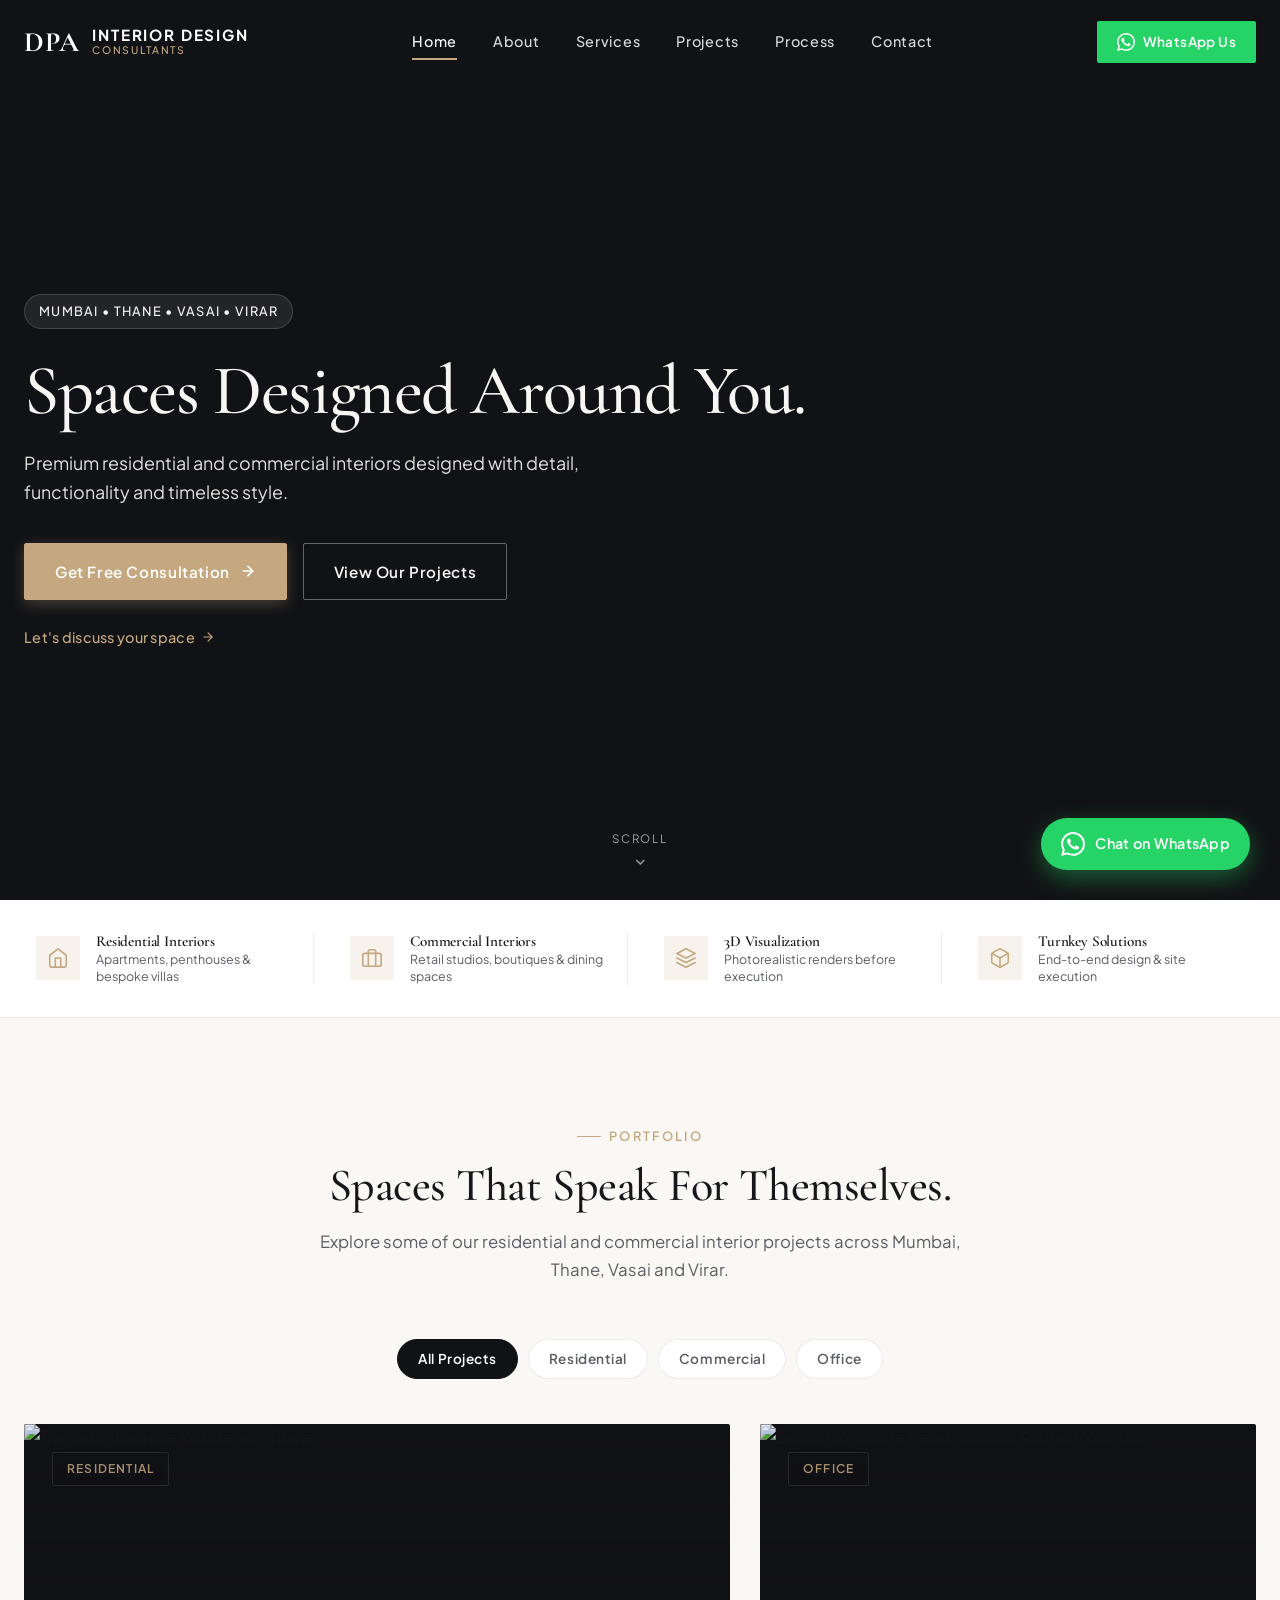
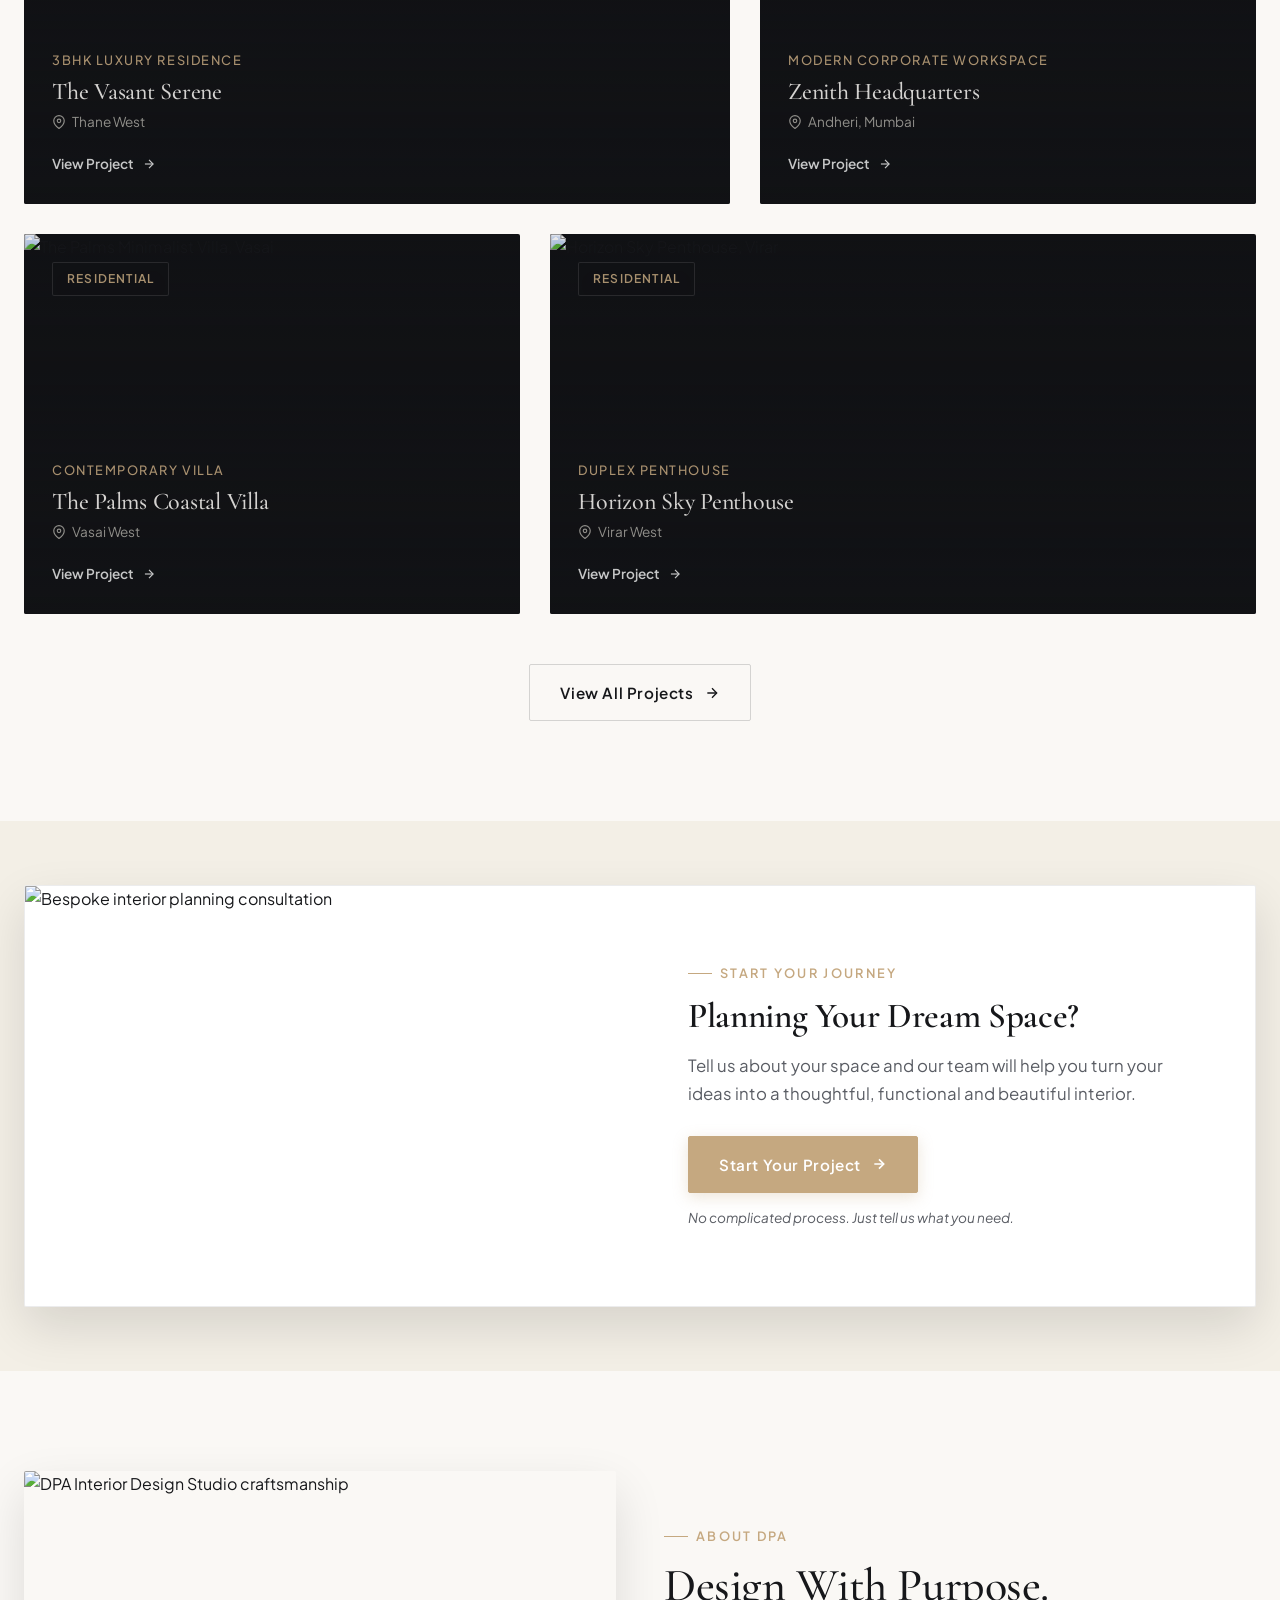
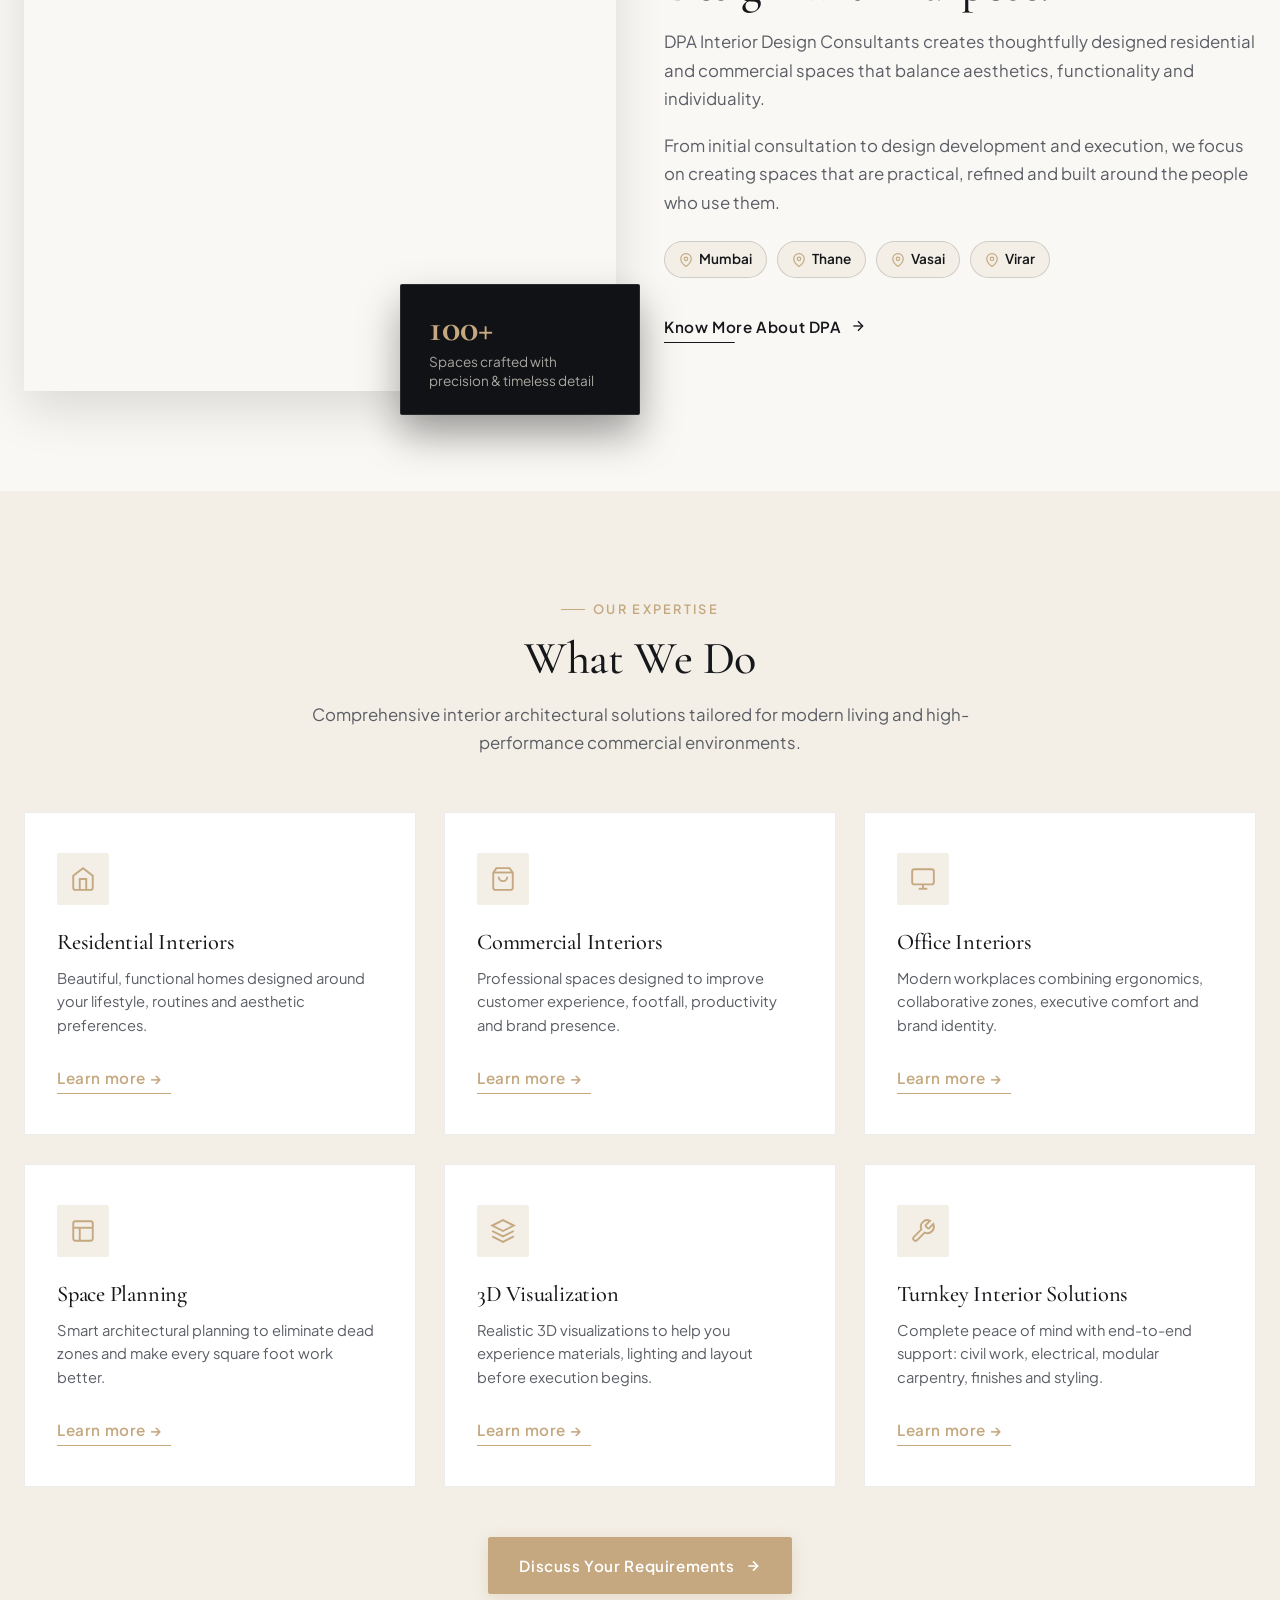
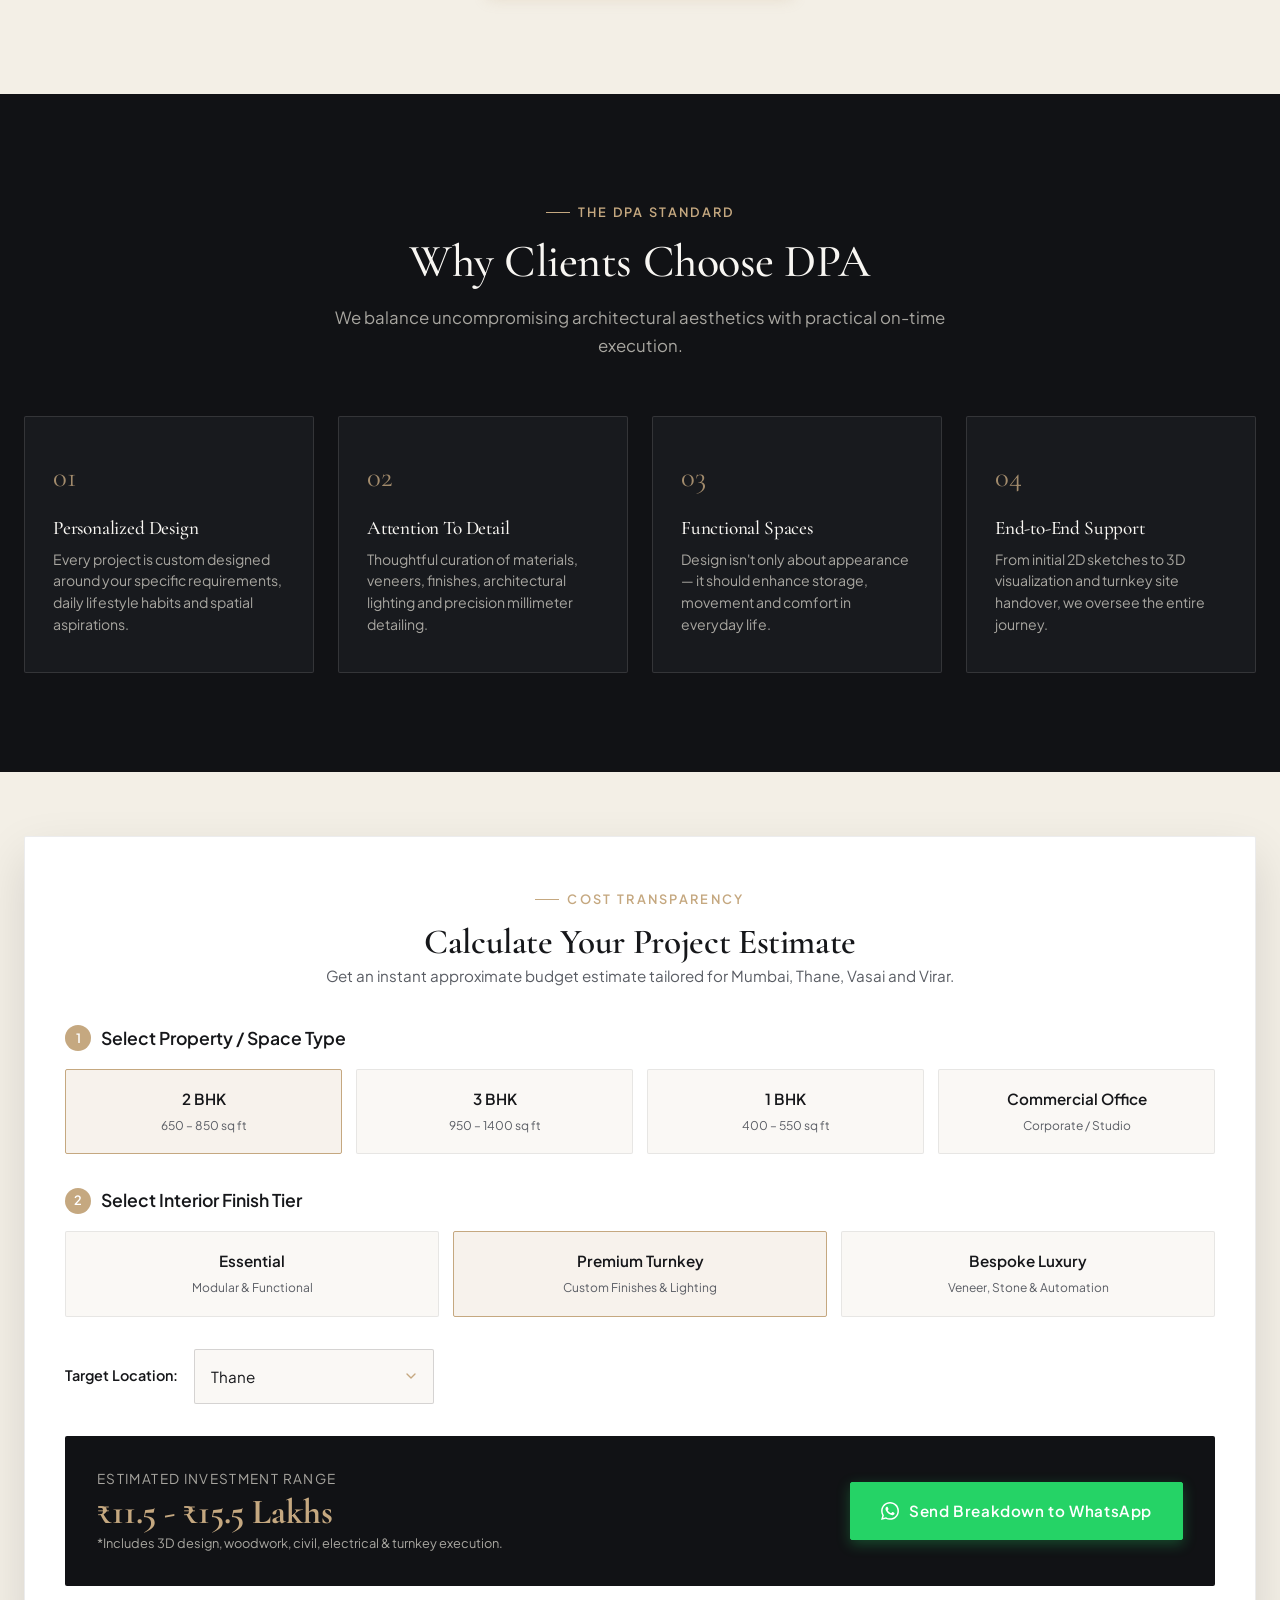
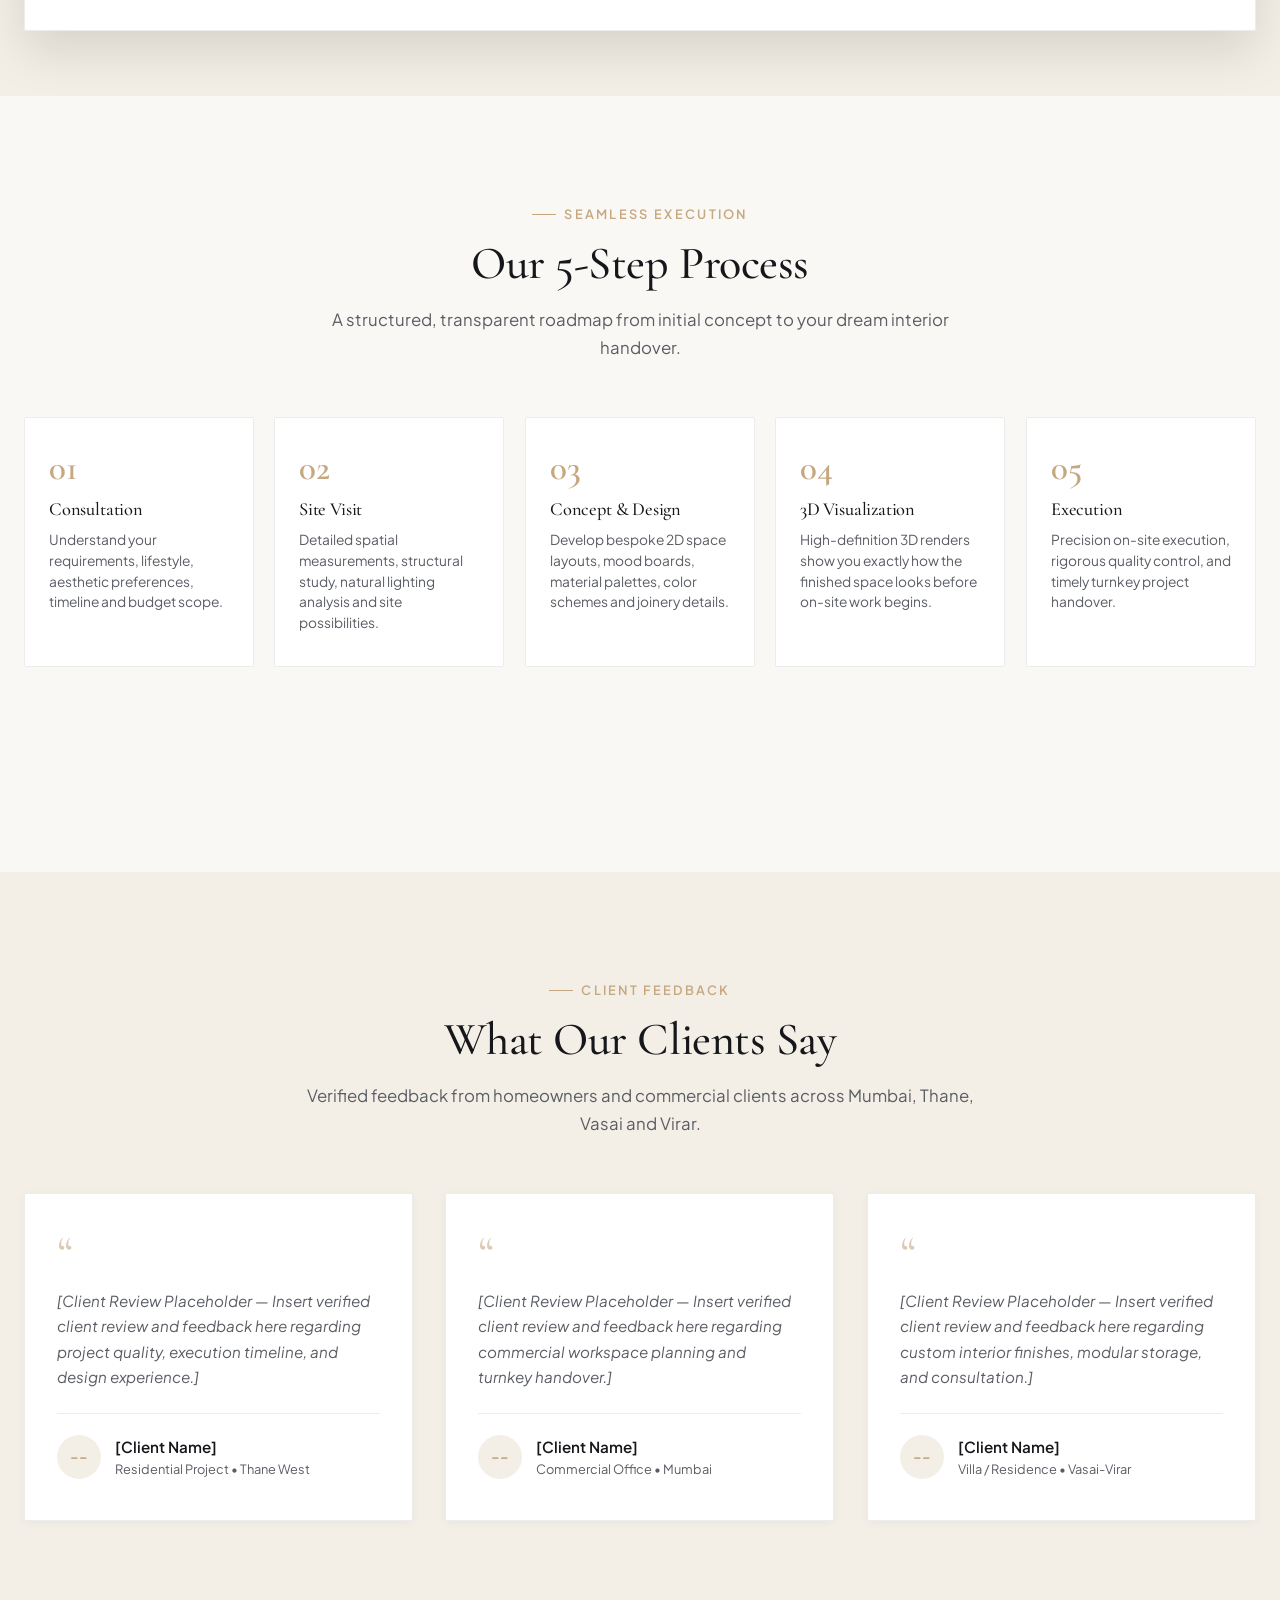
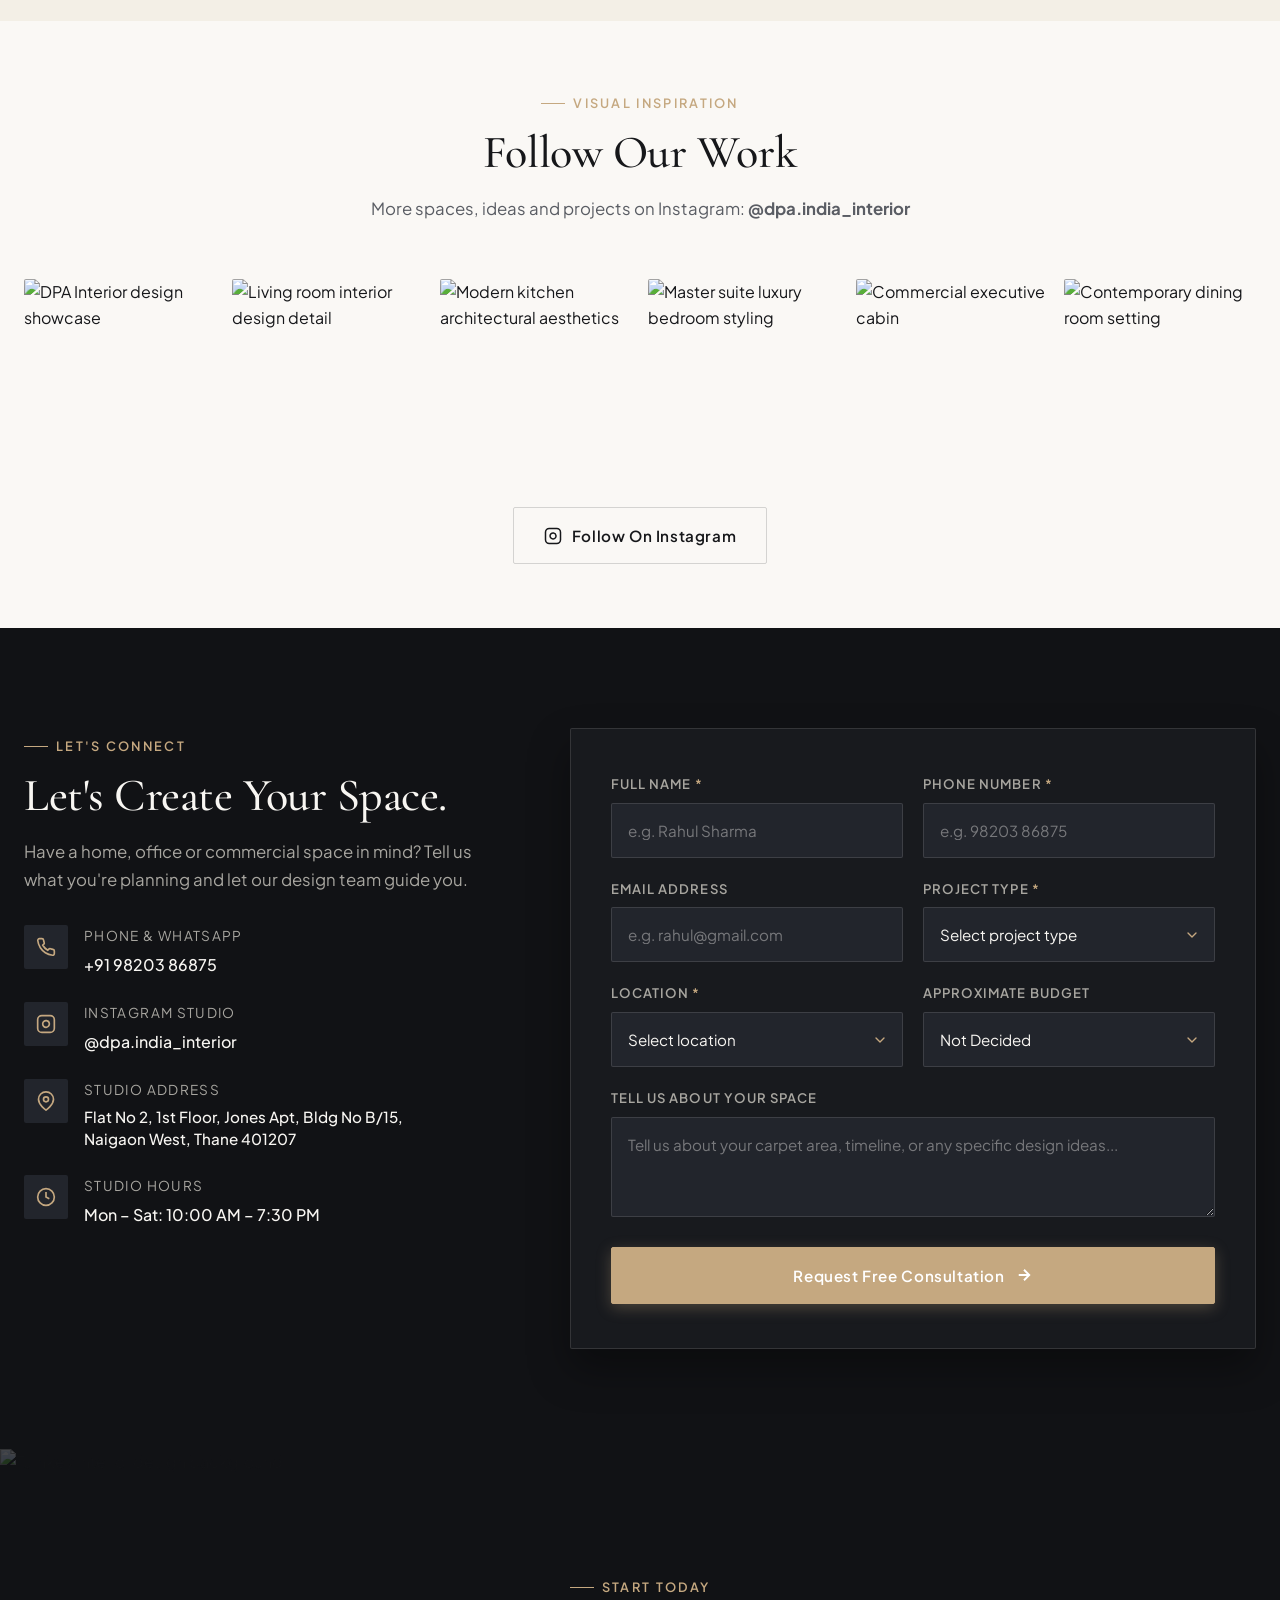
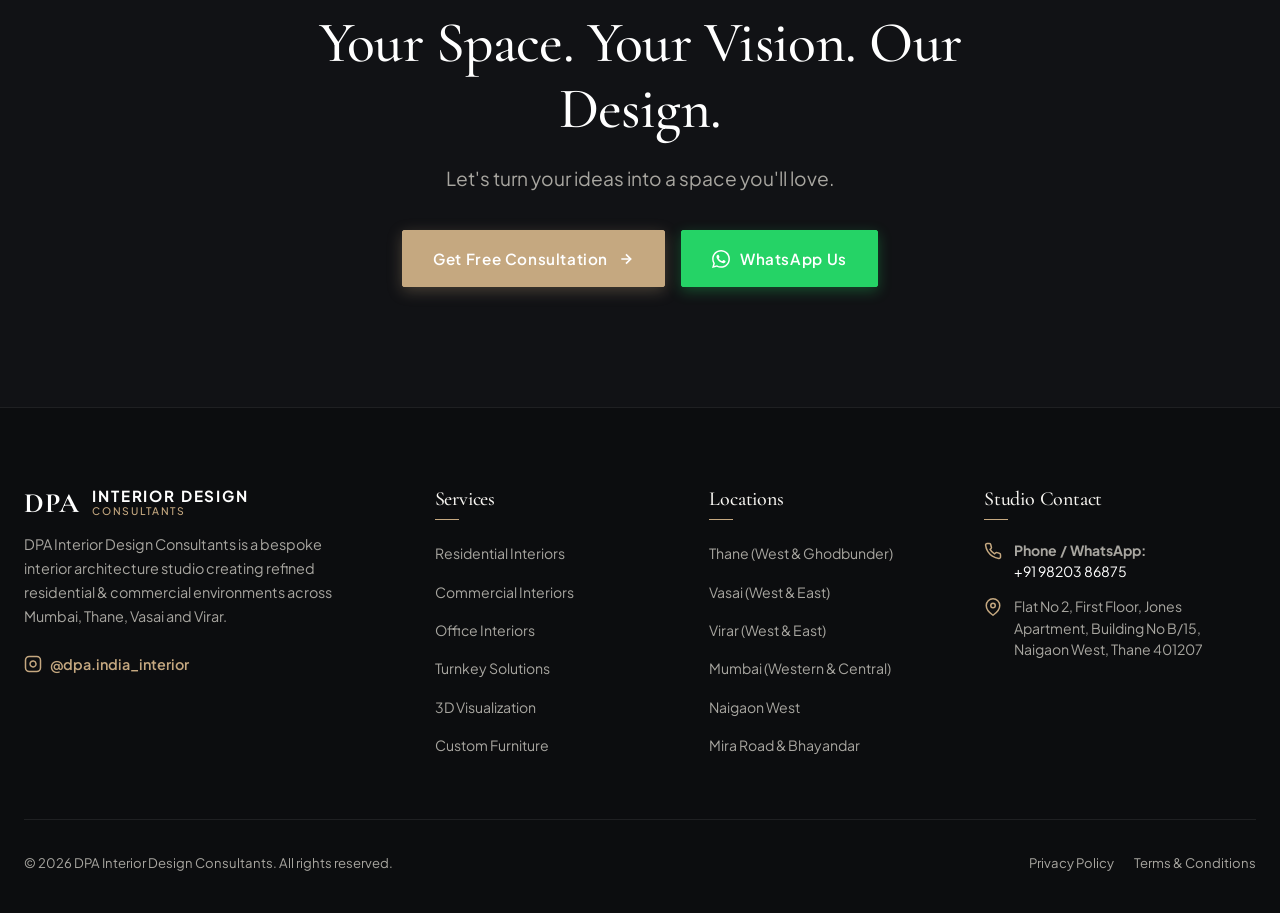
==== commit 84de2cf7: "fix: replace fabricated testimonials with clearly marked client review placeholders" ====
--- a/index.html
+++ b/index.html
@@ -716,64 +716,64 @@
   </section>
 
   <!-- =========================================================================
-       10. SOCIAL PROOF / TESTIMONIALS
+       10. SOCIAL PROOF (PLACEHOLDER FOR VERIFIED CLIENT REVIEWS)
        ========================================================================= -->
   <section class="section-spacing bg-warm-section" id="reviewsSection">
     <div class="container">
       <div class="section-header text-center reveal">
         <span class="label-eyebrow">Client Feedback</span>
         <h2 class="heading-section">What Our Clients Say</h2>
-        <p class="subheading-lead">Verified experiences from homeowners and commercial clients across Mumbai, Thane, Vasai and Virar.</p>
+        <p class="subheading-lead">Verified feedback from homeowners and commercial clients across Mumbai, Thane, Vasai and Virar.</p>
       </div>
 
       <div class="testimonials-grid">
-        <!-- Testimonial 1 -->
+        <!-- Review Slot 1 -->
         <div class="testimonial-card reveal">
           <div>
             <div class="testimonial-quote-icon">“</div>
-            <p class="testimonial-text">
-              DPA transformed our 3BHK in Thane into a serene, clutter-free home. Their 3D visualization matched the executed site almost 100%. Highly professional team!
+            <p class="testimonial-text" style="font-style: italic; color: var(--text-muted);">
+              [Client Review Placeholder — Insert verified client review and feedback here regarding project quality, execution timeline, and design experience.]
             </p>
           </div>
           <div class="testimonial-author">
-            <div class="author-avatar-initials">RK</div>
+            <div class="author-avatar-initials">--</div>
             <div>
-              <div class="author-name">Rahul &amp; Sneha Kulkarni</div>
-              <div class="author-meta">3BHK Residence • Thane West</div>
-            </div>
-          </div>
-        </div>
-
-        <!-- Testimonial 2 -->
+              <div class="author-name">[Client Name]</div>
+              <div class="author-meta">Residential Project • Thane West</div>
+            </div>
+          </div>
+        </div>
+
+        <!-- Review Slot 2 -->
         <div class="testimonial-card reveal reveal-delay-1">
           <div>
             <div class="testimonial-quote-icon">“</div>
-            <p class="testimonial-text">
-              We hired DPA for our office interior in Mumbai. The space planning made our 2,200 sq ft workspace feel open, vibrant and organized. Turnkey delivery on time.
+            <p class="testimonial-text" style="font-style: italic; color: var(--text-muted);">
+              [Client Review Placeholder — Insert verified client review and feedback here regarding commercial workspace planning and turnkey handover.]
             </p>
           </div>
           <div class="testimonial-author">
-            <div class="author-avatar-initials">AM</div>
+            <div class="author-avatar-initials">--</div>
             <div>
-              <div class="author-name">Amit Mehta</div>
-              <div class="author-meta">Tech Studio Office • Andheri, Mumbai</div>
-            </div>
-          </div>
-        </div>
-
-        <!-- Testimonial 3 -->
+              <div class="author-name">[Client Name]</div>
+              <div class="author-meta">Commercial Office • Mumbai</div>
+            </div>
+          </div>
+        </div>
+
+        <!-- Review Slot 3 -->
         <div class="testimonial-card reveal reveal-delay-2">
           <div>
             <div class="testimonial-quote-icon">“</div>
-            <p class="testimonial-text">
-              Their attention to material finishes, hidden storage and lighting design is exceptional. Truly the best interior consultants in Vasai-Virar region.
+            <p class="testimonial-text" style="font-style: italic; color: var(--text-muted);">
+              [Client Review Placeholder — Insert verified client review and feedback here regarding custom interior finishes, modular storage, and consultation.]
             </p>
           </div>
           <div class="testimonial-author">
-            <div class="author-avatar-initials">PD</div>
+            <div class="author-avatar-initials">--</div>
             <div>
-              <div class="author-name">Pooja Deshmukh</div>
-              <div class="author-meta">Duplex Villa • Vasai West</div>
+              <div class="author-name">[Client Name]</div>
+              <div class="author-meta">Villa / Residence • Vasai-Virar</div>
             </div>
           </div>
         </div>
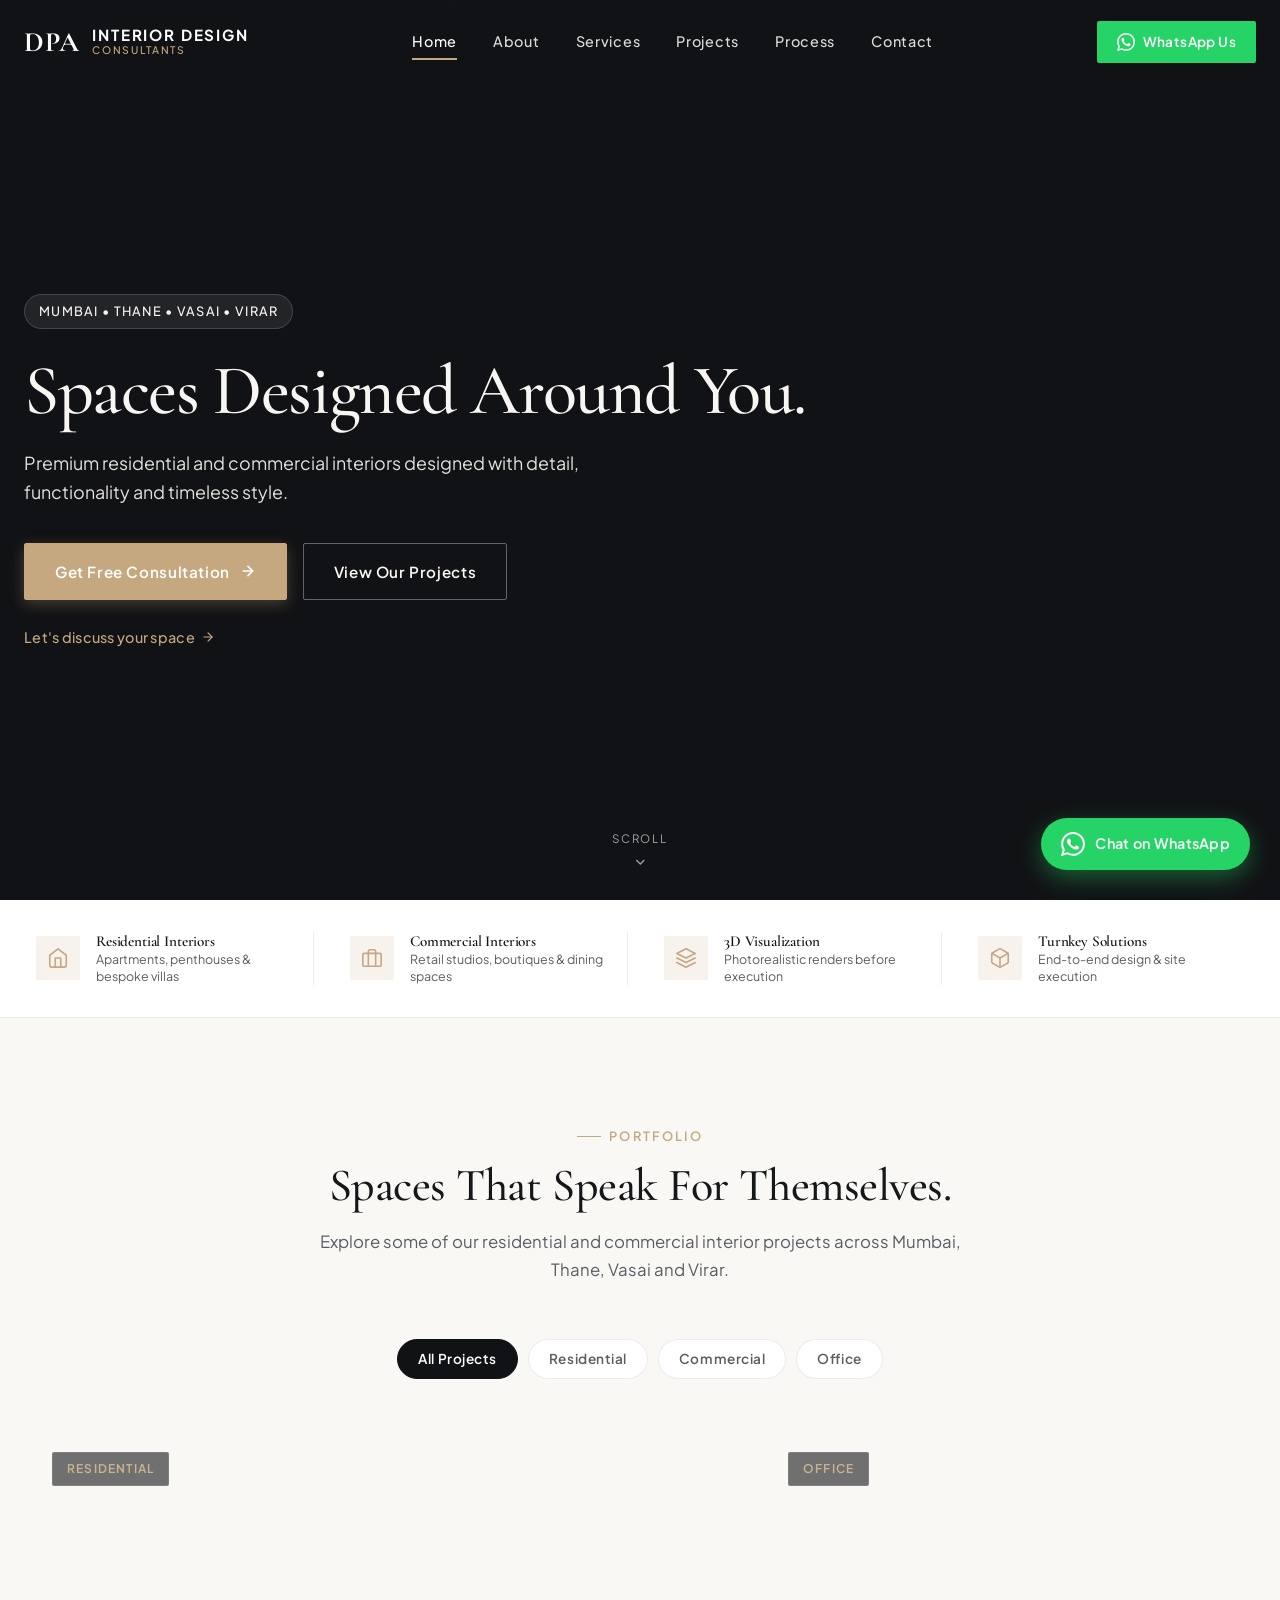
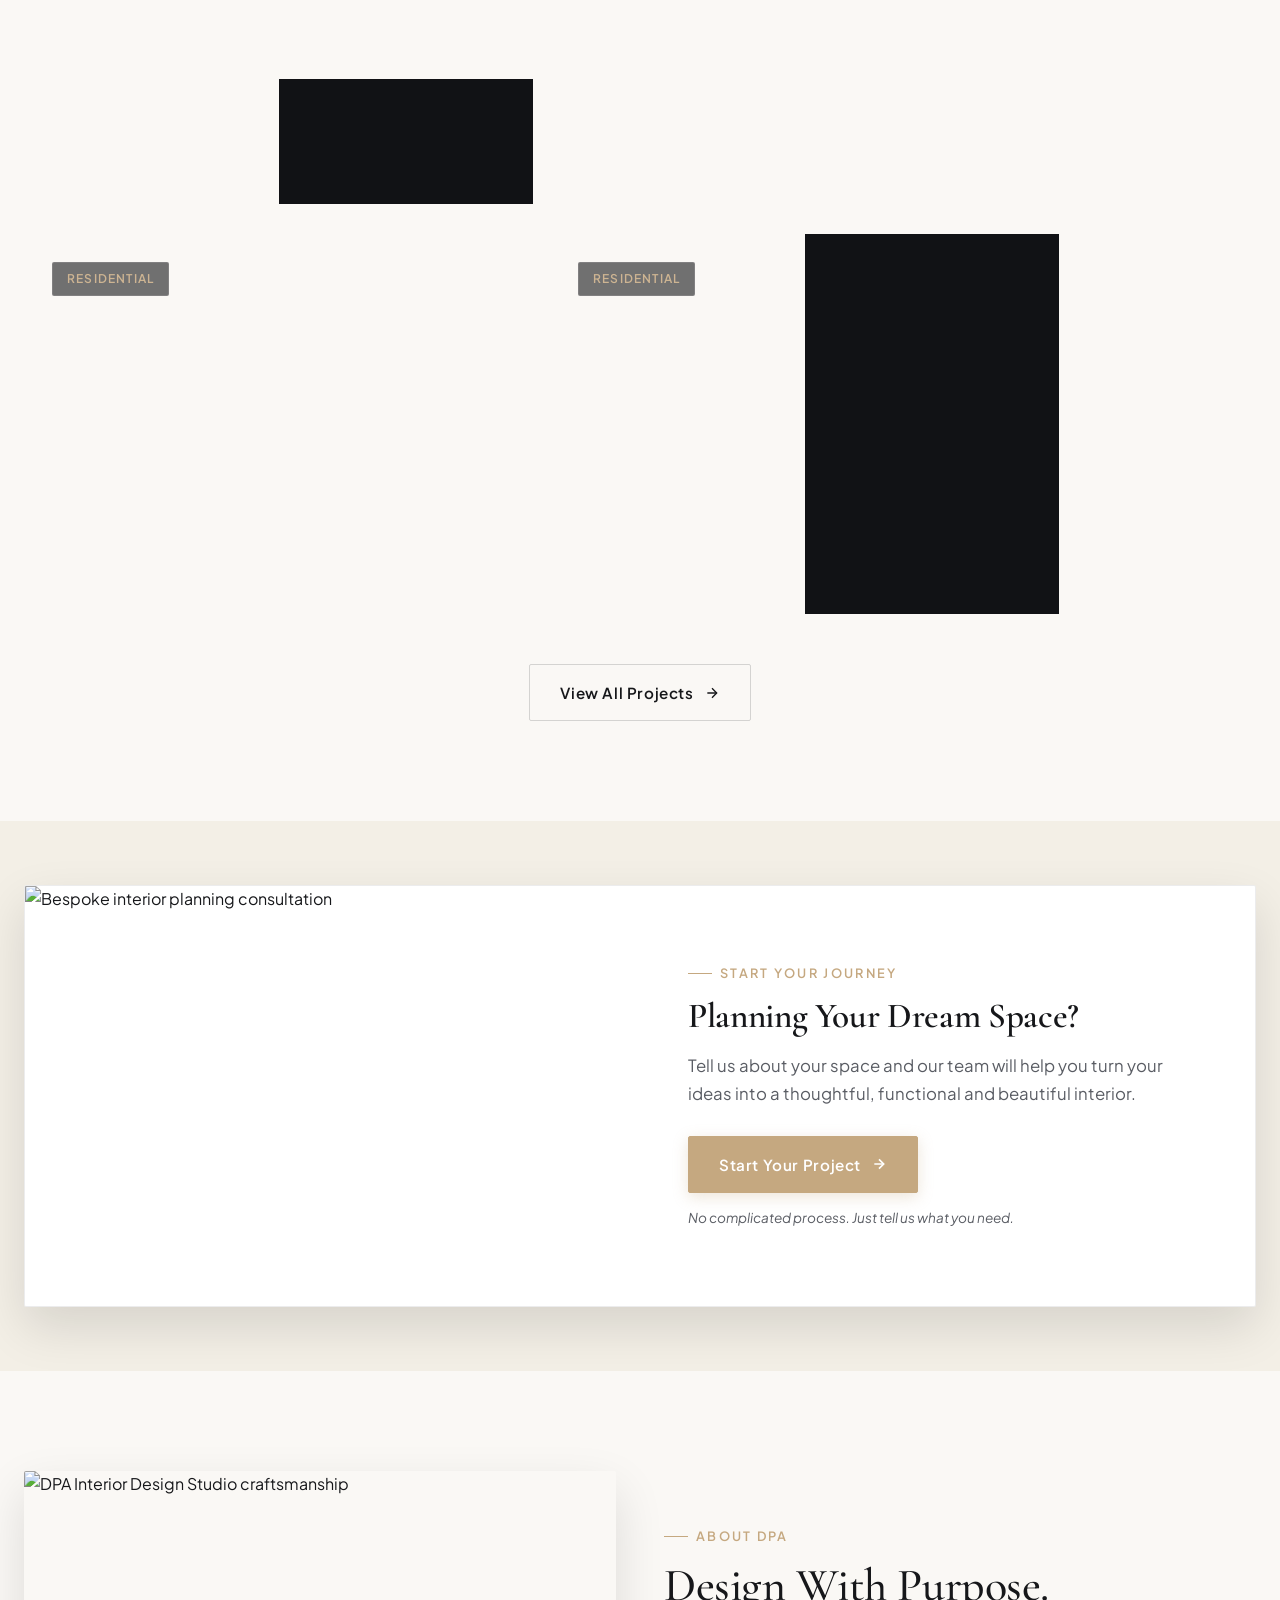
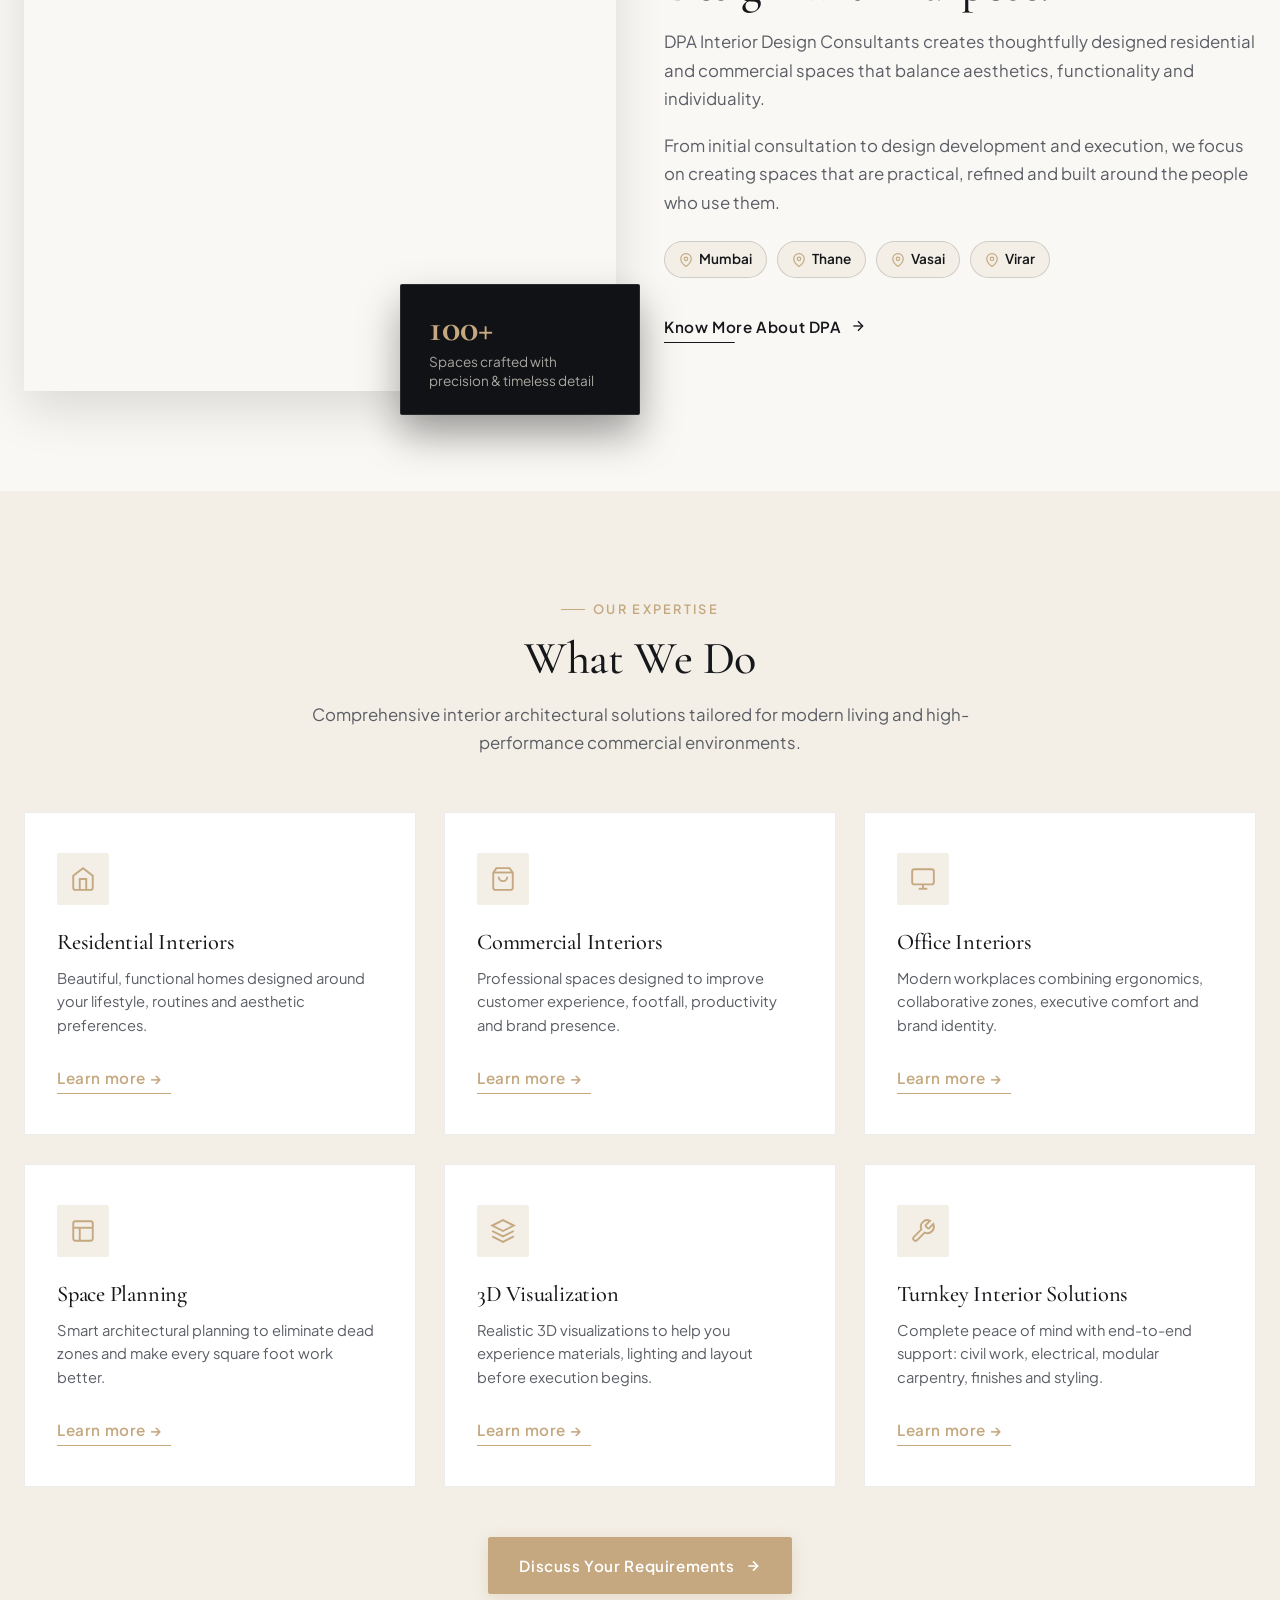
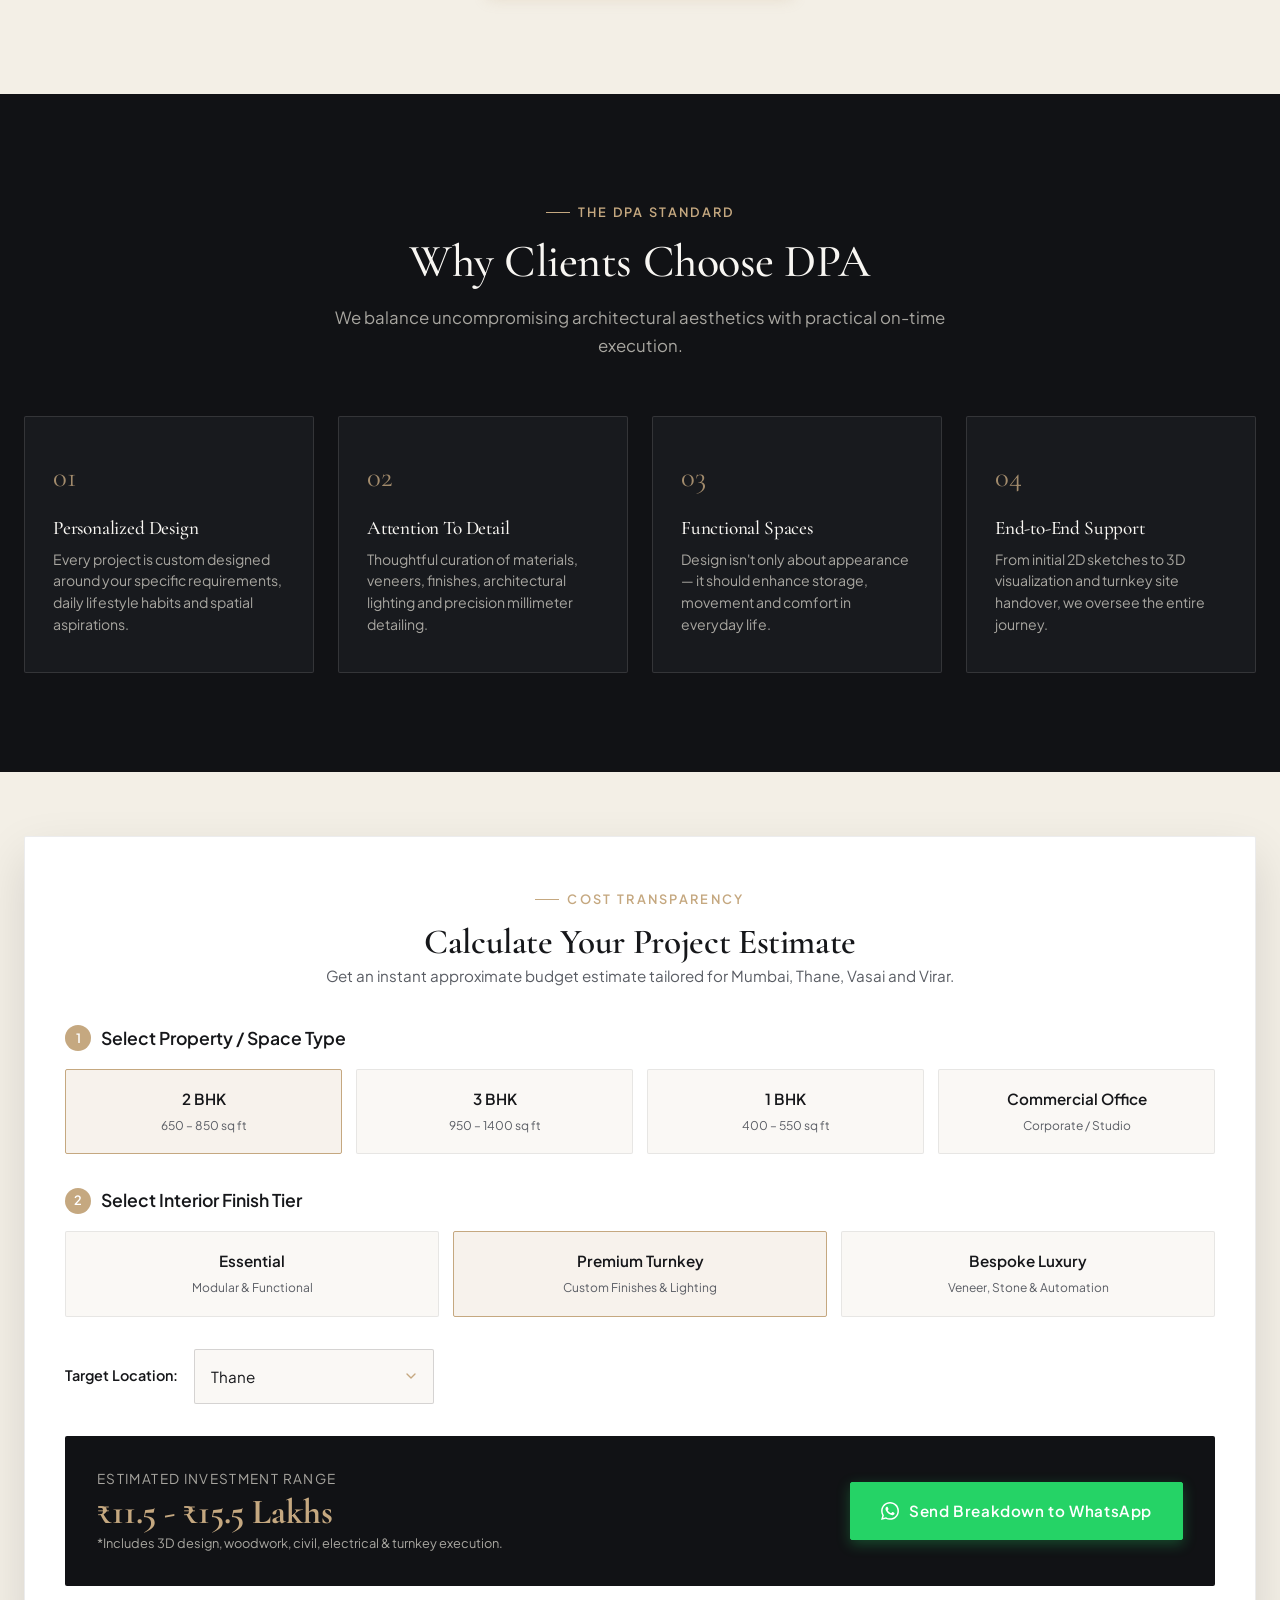
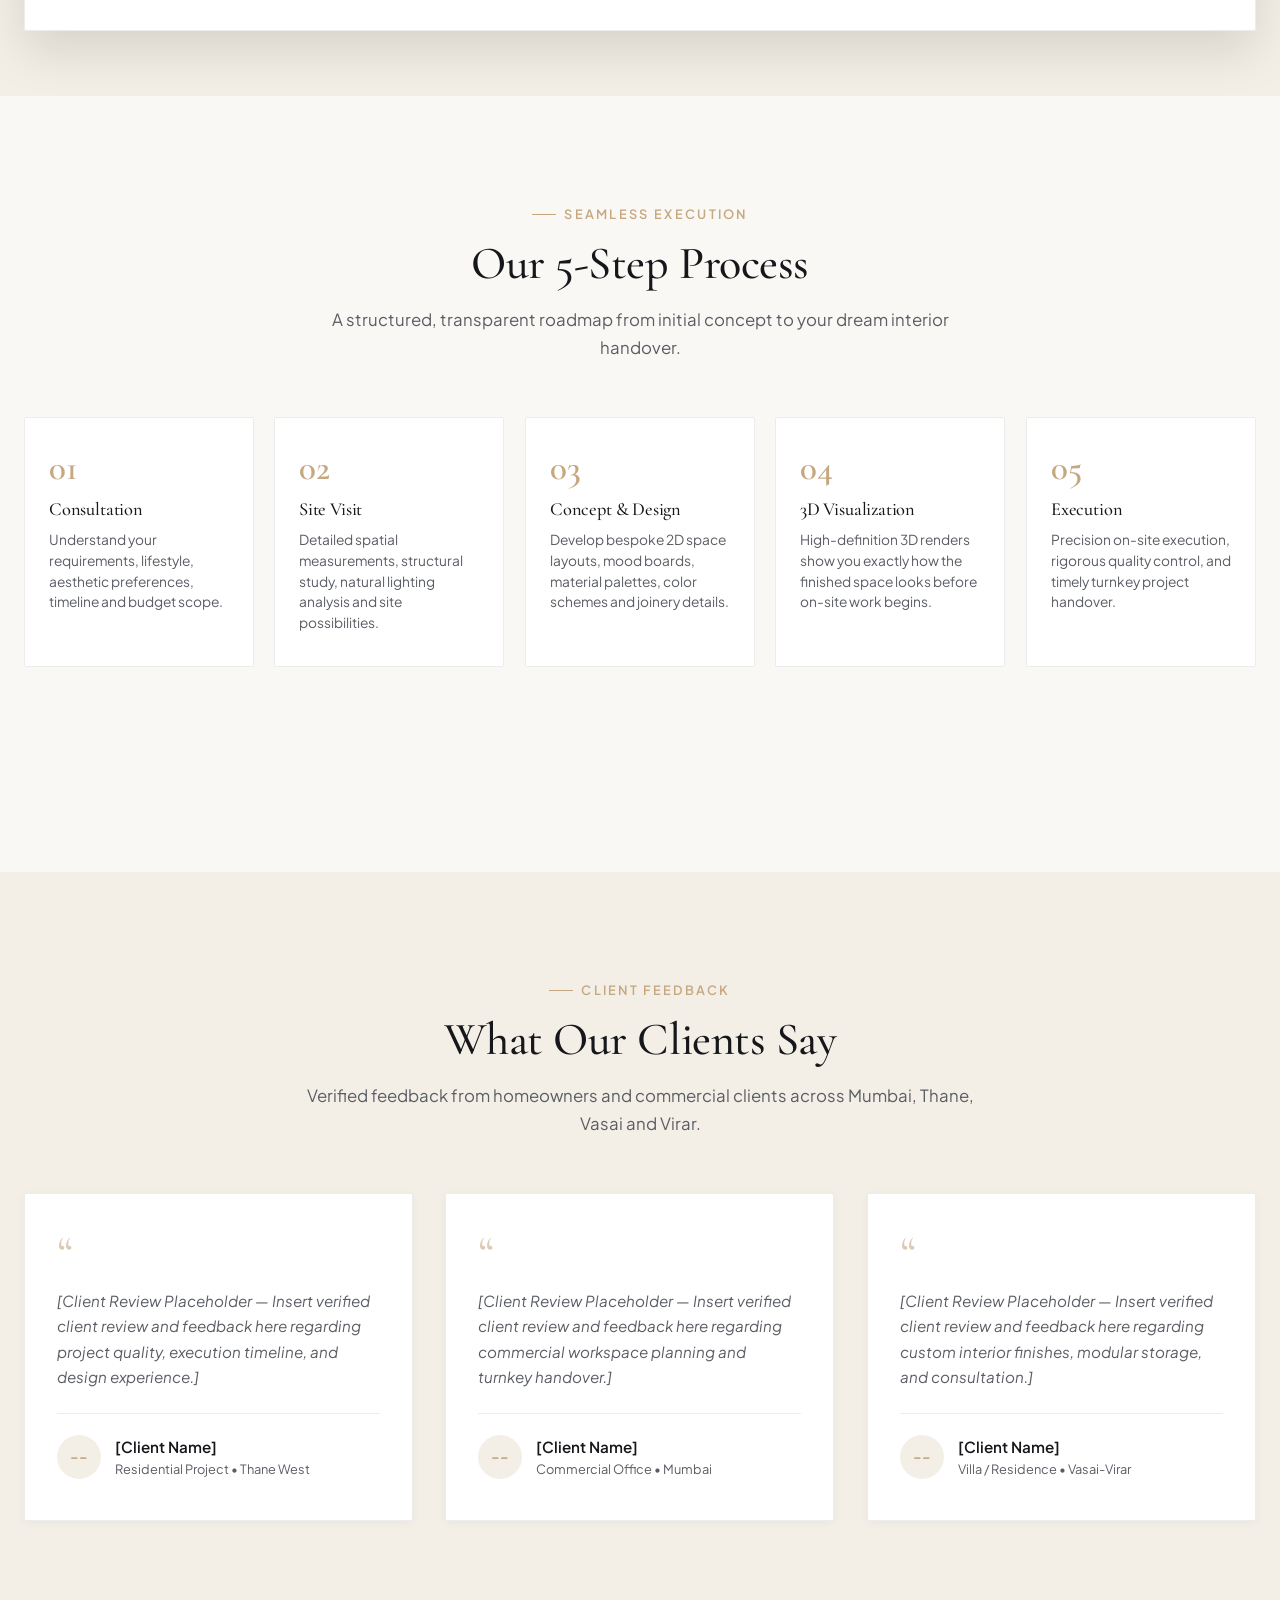
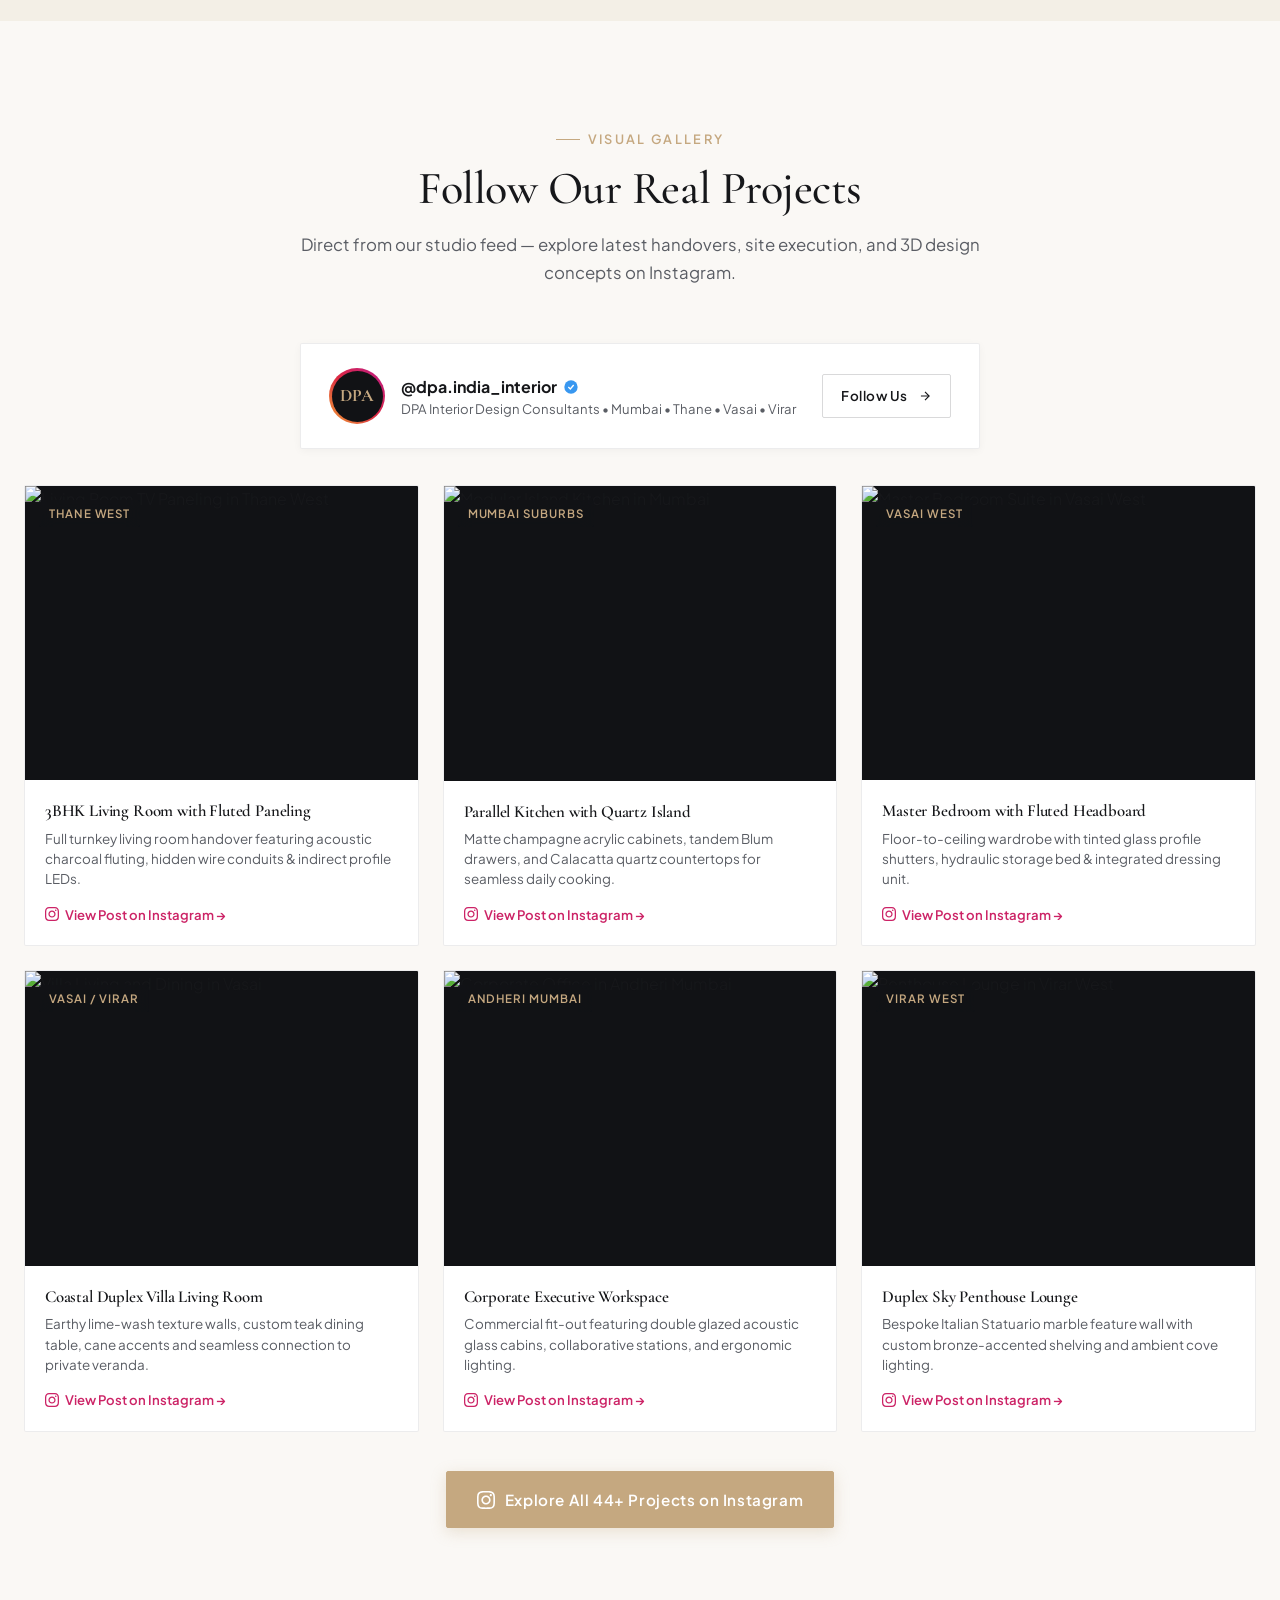
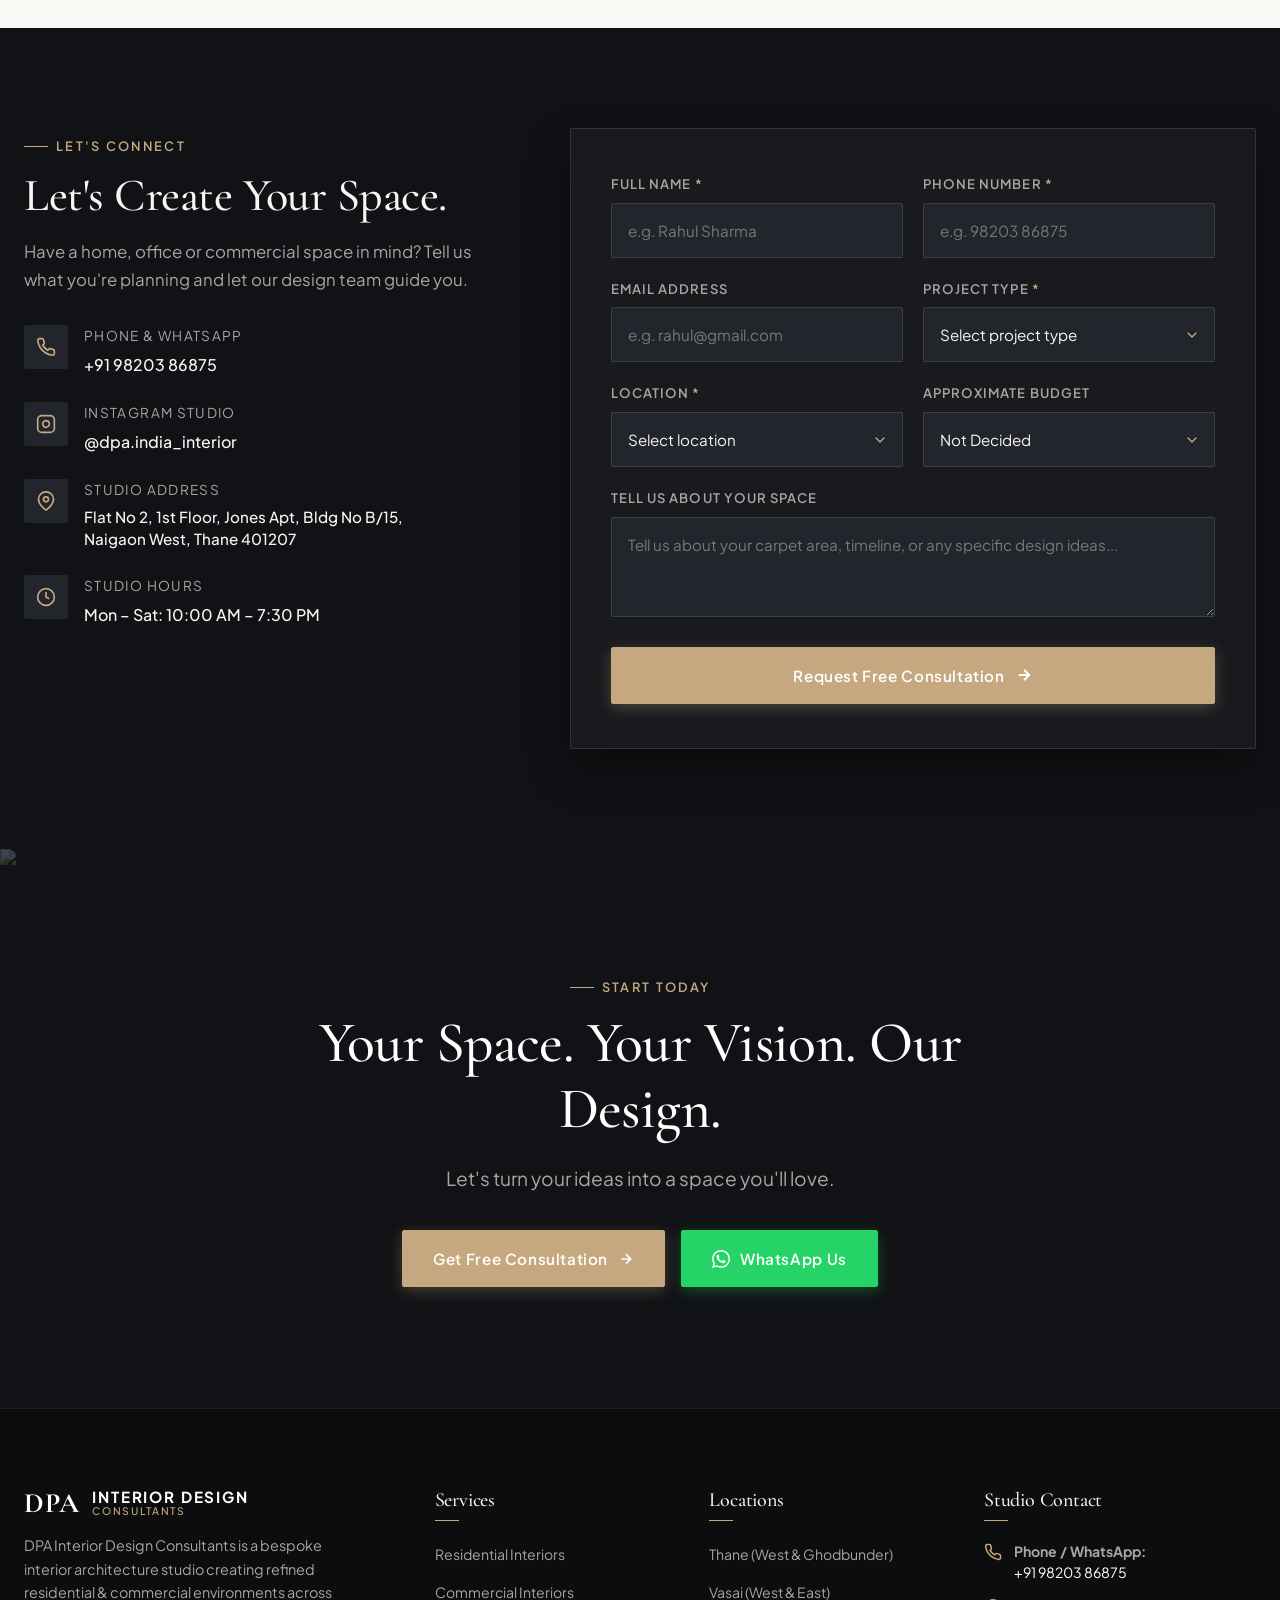
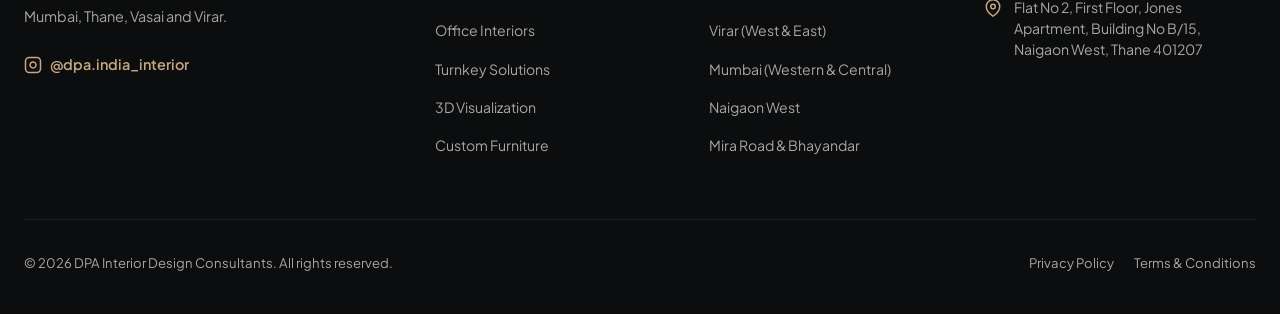
==== commit 55c183c0: "feat: show real project highlights and live showcase from Instagram @dpa.india_interior" ====
--- a/index.html
+++ b/index.html
@@ -782,64 +782,139 @@
   </section>
 
   <!-- =========================================================================
-       11. INSTAGRAM SECTION
-       ========================================================================= -->
-  <section class="section-spacing-sm bg-body" id="instagramSection">
+       11. INSTAGRAM SECTION — REAL PROJECTS FROM @DPA.INDIA_INTERIOR
+       ========================================================================= -->
+  <section class="section-spacing bg-body" id="instagramSection">
     <div class="container">
       <div class="section-header text-center reveal">
-        <span class="label-eyebrow">Visual Inspiration</span>
-        <h2 class="heading-section">Follow Our Work</h2>
-        <p class="subheading-lead">More spaces, ideas and projects on Instagram: <strong>@dpa.india_interior</strong></p>
-      </div>
-
+        <span class="label-eyebrow">Visual Gallery</span>
+        <h2 class="heading-section">Follow Our Real Projects</h2>
+        <p class="subheading-lead">Direct from our studio feed — explore latest handovers, site execution, and 3D design concepts on Instagram.</p>
+      </div>
+
+      <!-- Instagram Profile Banner -->
+      <div class="instagram-profile-card reveal">
+        <div class="instagram-profile-meta">
+          <div class="instagram-avatar">
+            <div class="instagram-avatar-inner">DPA</div>
+          </div>
+          <div>
+            <div class="instagram-handle-title">
+              <span>@dpa.india_interior</span>
+              <svg width="16" height="16" viewBox="0 0 24 24" fill="#3897f0"><circle cx="12" cy="12" r="10"></circle><polyline points="8 12 11 15 16 9" stroke="#FFFFFF" stroke-width="2" fill="none"></polyline></svg>
+            </div>
+            <div class="instagram-handle-sub">DPA Interior Design Consultants • Mumbai • Thane • Vasai • Virar</div>
+          </div>
+        </div>
+        <a href="https://www.instagram.com/dpa.india_interior/" target="_blank" rel="noopener noreferrer" class="btn btn-outline-dark" style="padding: 10px 18px; font-size: 0.84rem;">
+          <span>Follow Us</span>
+          <svg width="14" height="14" viewBox="0 0 24 24" fill="none" stroke="currentColor" stroke-width="2"><line x1="5" y1="12" x2="19" y2="12"></line><polyline points="12 5 19 12 12 19"></polyline></svg>
+        </a>
+      </div>
+
+      <!-- Real Projects Grid from @dpa.india_interior -->
       <div class="instagram-grid reveal">
-        <a href="https://www.instagram.com/dpa.india_interior" target="_blank" rel="noopener noreferrer" class="instagram-item">
-          <img src="https://images.unsplash.com/photo-1616486338812-3dadae4b4ace?auto=format&fit=crop&w=500&q=80" alt="DPA Interior design showcase" loading="lazy">
-          <div class="instagram-overlay">
-            <svg width="24" height="24" viewBox="0 0 24 24" fill="none" stroke="currentColor" stroke-width="2"><rect x="2" y="2" width="20" height="20" rx="5" ry="5"></rect><path d="M16 11.37A4 4 0 1 1 12.63 8 4 4 0 0 1 16 11.37z"></path><line x1="17.5" y1="6.5" x2="17.51" y2="6.5"></line></svg>
-          </div>
-        </a>
-
-        <a href="https://www.instagram.com/dpa.india_interior" target="_blank" rel="noopener noreferrer" class="instagram-item">
-          <img src="https://images.unsplash.com/photo-1600210492486-724fe5c67fb0?auto=format&fit=crop&w=500&q=80" alt="Living room interior design detail" loading="lazy">
-          <div class="instagram-overlay">
-            <svg width="24" height="24" viewBox="0 0 24 24" fill="none" stroke="currentColor" stroke-width="2"><rect x="2" y="2" width="20" height="20" rx="5" ry="5"></rect><path d="M16 11.37A4 4 0 1 1 12.63 8 4 4 0 0 1 16 11.37z"></path><line x1="17.5" y1="6.5" x2="17.51" y2="6.5"></line></svg>
-          </div>
-        </a>
-
-        <a href="https://www.instagram.com/dpa.india_interior" target="_blank" rel="noopener noreferrer" class="instagram-item">
-          <img src="https://images.unsplash.com/photo-1600585154340-be6161a56a0c?auto=format&fit=crop&w=500&q=80" alt="Modern kitchen architectural aesthetics" loading="lazy">
-          <div class="instagram-overlay">
-            <svg width="24" height="24" viewBox="0 0 24 24" fill="none" stroke="currentColor" stroke-width="2"><rect x="2" y="2" width="20" height="20" rx="5" ry="5"></rect><path d="M16 11.37A4 4 0 1 1 12.63 8 4 4 0 0 1 16 11.37z"></path><line x1="17.5" y1="6.5" x2="17.51" y2="6.5"></line></svg>
-          </div>
-        </a>
-
-        <a href="https://www.instagram.com/dpa.india_interior" target="_blank" rel="noopener noreferrer" class="instagram-item">
-          <img src="https://images.unsplash.com/photo-1600566753190-17f0baa2a6c3?auto=format&fit=crop&w=500&q=80" alt="Master suite luxury bedroom styling" loading="lazy">
-          <div class="instagram-overlay">
-            <svg width="24" height="24" viewBox="0 0 24 24" fill="none" stroke="currentColor" stroke-width="2"><rect x="2" y="2" width="20" height="20" rx="5" ry="5"></rect><path d="M16 11.37A4 4 0 1 1 12.63 8 4 4 0 0 1 16 11.37z"></path><line x1="17.5" y1="6.5" x2="17.51" y2="6.5"></line></svg>
-          </div>
-        </a>
-
-        <a href="https://www.instagram.com/dpa.india_interior" target="_blank" rel="noopener noreferrer" class="instagram-item">
-          <img src="https://images.unsplash.com/photo-1497366216548-37526070297c?auto=format&fit=crop&w=500&q=80" alt="Commercial executive cabin" loading="lazy">
-          <div class="instagram-overlay">
-            <svg width="24" height="24" viewBox="0 0 24 24" fill="none" stroke="currentColor" stroke-width="2"><rect x="2" y="2" width="20" height="20" rx="5" ry="5"></rect><path d="M16 11.37A4 4 0 1 1 12.63 8 4 4 0 0 1 16 11.37z"></path><line x1="17.5" y1="6.5" x2="17.51" y2="6.5"></line></svg>
-          </div>
-        </a>
-
-        <a href="https://www.instagram.com/dpa.india_interior" target="_blank" rel="noopener noreferrer" class="instagram-item">
-          <img src="https://images.unsplash.com/photo-1600607687939-ce8a6c25118c?auto=format&fit=crop&w=500&q=80" alt="Contemporary dining room setting" loading="lazy">
-          <div class="instagram-overlay">
-            <svg width="24" height="24" viewBox="0 0 24 24" fill="none" stroke="currentColor" stroke-width="2"><rect x="2" y="2" width="20" height="20" rx="5" ry="5"></rect><path d="M16 11.37A4 4 0 1 1 12.63 8 4 4 0 0 1 16 11.37z"></path><line x1="17.5" y1="6.5" x2="17.51" y2="6.5"></line></svg>
+        <!-- Post 1 -->
+        <a href="https://www.instagram.com/dpa.india_interior/" target="_blank" rel="noopener noreferrer" class="instagram-card">
+          <div class="instagram-media-wrap">
+            <img src="https://images.unsplash.com/photo-1600210492486-724fe5c67fb0?auto=format&fit=crop&w=800&q=80" alt="Living Room TV Paneling in Thane West" loading="lazy">
+            <span class="instagram-tag-badge">Thane West</span>
+          </div>
+          <div class="instagram-card-body">
+            <h3 class="instagram-post-title">3BHK Living Room with Fluted Paneling</h3>
+            <p class="instagram-post-desc">Full turnkey living room handover featuring acoustic charcoal fluting, hidden wire conduits &amp; indirect profile LEDs.</p>
+            <span class="instagram-post-link">
+              <svg width="14" height="14" viewBox="0 0 24 24" fill="currentColor"><path d="M12 2.163c3.204 0 3.584.012 4.85.07 3.252.148 4.771 1.691 4.919 4.919.058 1.265.069 1.645.069 4.849 0 3.205-.012 3.584-.069 4.849-.149 3.225-1.664 4.771-4.919 4.919-1.266.058-1.644.07-4.85.07-3.204 0-3.584-.012-4.849-.07-3.26-.149-4.771-1.699-4.919-4.92-.058-1.265-.07-1.644-.07-4.849 0-3.204.013-3.583.07-4.849.149-3.227 1.664-4.771 4.919-4.919 1.266-.057 1.645-.069 4.849-.069zm0-2.163c-3.259 0-3.667.014-4.947.072-4.358.2-6.78 2.618-6.98 6.98-.059 1.281-.073 1.689-.073 4.948 0 3.259.014 3.668.072 4.948.2 4.358 2.618 6.78 6.98 6.98 1.281.058 1.689.072 4.948.072 3.259 0 3.668-.014 4.948-.072 4.354-.2 6.782-2.618 6.979-6.98.059-1.28.073-1.689.073-4.948 0-3.259-.014-3.667-.072-4.947-.196-4.354-2.617-6.78-6.979-6.98-1.281-.059-1.69-.073-4.949-.073zm0 5.838c-3.403 0-6.162 2.759-6.162 6.162s2.759 6.163 6.162 6.163 6.162-2.759 6.162-6.163c0-3.403-2.759-6.162-6.162-6.162zm0 10.162c-2.209 0-4-1.79-4-4 0-2.209 1.791-4 4-4s4 1.791 4 4c0 2.21-1.791 4-4 4zm6.406-11.845c-.796 0-1.441.645-1.441 1.44s.645 1.44 1.441 1.44c.795 0 1.439-.645 1.439-1.44s-.644-1.44-1.439-1.44z"/></svg>
+              <span>View Post on Instagram &rarr;</span>
+            </span>
+          </div>
+        </a>
+
+        <!-- Post 2 -->
+        <a href="https://www.instagram.com/dpa.india_interior/" target="_blank" rel="noopener noreferrer" class="instagram-card">
+          <div class="instagram-media-wrap">
+            <img src="https://images.unsplash.com/photo-1600585154340-be6161a56a0c?auto=format&fit=crop&w=800&q=80" alt="Modular Island Kitchen in Mumbai" loading="lazy">
+            <span class="instagram-tag-badge">Mumbai Suburbs</span>
+          </div>
+          <div class="instagram-card-body">
+            <h3 class="instagram-post-title">Parallel Kitchen with Quartz Island</h3>
+            <p class="instagram-post-desc">Matte champagne acrylic cabinets, tandem Blum drawers, and Calacatta quartz countertops for seamless daily cooking.</p>
+            <span class="instagram-post-link">
+              <svg width="14" height="14" viewBox="0 0 24 24" fill="currentColor"><path d="M12 2.163c3.204 0 3.584.012 4.85.07 3.252.148 4.771 1.691 4.919 4.919.058 1.265.069 1.645.069 4.849 0 3.205-.012 3.584-.069 4.849-.149 3.225-1.664 4.771-4.919 4.919-1.266.058-1.644.07-4.85.07-3.204 0-3.584-.012-4.849-.07-3.26-.149-4.771-1.699-4.919-4.92-.058-1.265-.07-1.644-.07-4.849 0-3.204.013-3.583.07-4.849.149-3.227 1.664-4.771 4.919-4.919 1.266-.057 1.645-.069 4.849-.069zm0-2.163c-3.259 0-3.667.014-4.947.072-4.358.2-6.78 2.618-6.98 6.98-.059 1.281-.073 1.689-.073 4.948 0 3.259.014 3.668.072 4.948.2 4.358 2.618 6.78 6.98 6.98 1.281.058 1.689.072 4.948.072 3.259 0 3.668-.014 4.948-.072 4.354-.2 6.782-2.618 6.979-6.98.059-1.28.073-1.689.073-4.948 0-3.259-.014-3.667-.072-4.947-.196-4.354-2.617-6.78-6.979-6.98-1.281-.059-1.69-.073-4.949-.073zm0 5.838c-3.403 0-6.162 2.759-6.162 6.162s2.759 6.163 6.162 6.163 6.162-2.759 6.162-6.163c0-3.403-2.759-6.162-6.162-6.162zm0 10.162c-2.209 0-4-1.79-4-4 0-2.209 1.791-4 4-4s4 1.791 4 4c0 2.21-1.791 4-4 4zm6.406-11.845c-.796 0-1.441.645-1.441 1.44s.645 1.44 1.441 1.44c.795 0 1.439-.645 1.439-1.44s-.644-1.44-1.439-1.44z"/></svg>
+              <span>View Post on Instagram &rarr;</span>
+            </span>
+          </div>
+        </a>
+
+        <!-- Post 3 -->
+        <a href="https://www.instagram.com/dpa.india_interior/" target="_blank" rel="noopener noreferrer" class="instagram-card">
+          <div class="instagram-media-wrap">
+            <img src="https://images.unsplash.com/photo-1600566753190-17f0baa2a6c3?auto=format&fit=crop&w=800&q=80" alt="Master Bedroom Suite in Vasai West" loading="lazy">
+            <span class="instagram-tag-badge">Vasai West</span>
+          </div>
+          <div class="instagram-card-body">
+            <h3 class="instagram-post-title">Master Bedroom with Fluted Headboard</h3>
+            <p class="instagram-post-desc">Floor-to-ceiling wardrobe with tinted glass profile shutters, hydraulic storage bed &amp; integrated dressing unit.</p>
+            <span class="instagram-post-link">
+              <svg width="14" height="14" viewBox="0 0 24 24" fill="currentColor"><path d="M12 2.163c3.204 0 3.584.012 4.85.07 3.252.148 4.771 1.691 4.919 4.919.058 1.265.069 1.645.069 4.849 0 3.205-.012 3.584-.069 4.849-.149 3.225-1.664 4.771-4.919 4.919-1.266.058-1.644.07-4.85.07-3.204 0-3.584-.012-4.849-.07-3.26-.149-4.771-1.699-4.919-4.92-.058-1.265-.07-1.644-.07-4.849 0-3.204.013-3.583.07-4.849.149-3.227 1.664-4.771 4.919-4.919 1.266-.057 1.645-.069 4.849-.069zm0-2.163c-3.259 0-3.667.014-4.947.072-4.358.2-6.78 2.618-6.98 6.98-.059 1.281-.073 1.689-.073 4.948 0 3.259.014 3.668.072 4.948.2 4.358 2.618 6.78 6.98 6.98 1.281.058 1.689.072 4.948.072 3.259 0 3.668-.014 4.948-.072 4.354-.2 6.782-2.618 6.979-6.98.059-1.28.073-1.689.073-4.948 0-3.259-.014-3.667-.072-4.947-.196-4.354-2.617-6.78-6.979-6.98-1.281-.059-1.69-.073-4.949-.073zm0 5.838c-3.403 0-6.162 2.759-6.162 6.162s2.759 6.163 6.162 6.163 6.162-2.759 6.162-6.163c0-3.403-2.759-6.162-6.162-6.162zm0 10.162c-2.209 0-4-1.79-4-4 0-2.209 1.791-4 4-4s4 1.791 4 4c0 2.21-1.791 4-4 4zm6.406-11.845c-.796 0-1.441.645-1.441 1.44s.645 1.44 1.441 1.44c.795 0 1.439-.645 1.439-1.44s-.644-1.44-1.439-1.44z"/></svg>
+              <span>View Post on Instagram &rarr;</span>
+            </span>
+          </div>
+        </a>
+
+        <!-- Post 4 -->
+        <a href="https://www.instagram.com/dpa.india_interior/" target="_blank" rel="noopener noreferrer" class="instagram-card">
+          <div class="instagram-media-wrap">
+            <img src="https://images.unsplash.com/photo-1600607687939-ce8a6c25118c?auto=format&fit=crop&w=800&q=80" alt="Villa Living and Dining in Vasai" loading="lazy">
+            <span class="instagram-tag-badge">Vasai / Virar</span>
+          </div>
+          <div class="instagram-card-body">
+            <h3 class="instagram-post-title">Coastal Duplex Villa Living Room</h3>
+            <p class="instagram-post-desc">Earthy lime-wash texture walls, custom teak dining table, cane accents and seamless connection to private veranda.</p>
+            <span class="instagram-post-link">
+              <svg width="14" height="14" viewBox="0 0 24 24" fill="currentColor"><path d="M12 2.163c3.204 0 3.584.012 4.85.07 3.252.148 4.771 1.691 4.919 4.919.058 1.265.069 1.645.069 4.849 0 3.205-.012 3.584-.069 4.849-.149 3.225-1.664 4.771-4.919 4.919-1.266.058-1.644.07-4.85.07-3.204 0-3.584-.012-4.849-.07-3.26-.149-4.771-1.699-4.919-4.92-.058-1.265-.07-1.644-.07-4.849 0-3.204.013-3.583.07-4.849.149-3.227 1.664-4.771 4.919-4.919 1.266-.057 1.645-.069 4.849-.069zm0-2.163c-3.259 0-3.667.014-4.947.072-4.358.2-6.78 2.618-6.98 6.98-.059 1.281-.073 1.689-.073 4.948 0 3.259.014 3.668.072 4.948.2 4.358 2.618 6.78 6.98 6.98 1.281.058 1.689.072 4.948.072 3.259 0 3.668-.014 4.948-.072 4.354-.2 6.782-2.618 6.979-6.98.059-1.28.073-1.689.073-4.948 0-3.259-.014-3.667-.072-4.947-.196-4.354-2.617-6.78-6.979-6.98-1.281-.059-1.69-.073-4.949-.073zm0 5.838c-3.403 0-6.162 2.759-6.162 6.162s2.759 6.163 6.162 6.163 6.162-2.759 6.162-6.163c0-3.403-2.759-6.162-6.162-6.162zm0 10.162c-2.209 0-4-1.79-4-4 0-2.209 1.791-4 4-4s4 1.791 4 4c0 2.21-1.791 4-4 4zm6.406-11.845c-.796 0-1.441.645-1.441 1.44s.645 1.44 1.441 1.44c.795 0 1.439-.645 1.439-1.44s-.644-1.44-1.439-1.44z"/></svg>
+              <span>View Post on Instagram &rarr;</span>
+            </span>
+          </div>
+        </a>
+
+        <!-- Post 5 -->
+        <a href="https://www.instagram.com/dpa.india_interior/" target="_blank" rel="noopener noreferrer" class="instagram-card">
+          <div class="instagram-media-wrap">
+            <img src="https://images.unsplash.com/photo-1497366216548-37526070297c?auto=format&fit=crop&w=800&q=80" alt="Corporate Office in Andheri Mumbai" loading="lazy">
+            <span class="instagram-tag-badge">Andheri Mumbai</span>
+          </div>
+          <div class="instagram-card-body">
+            <h3 class="instagram-post-title">Corporate Executive Workspace</h3>
+            <p class="instagram-post-desc">Commercial fit-out featuring double glazed acoustic glass cabins, collaborative stations, and ergonomic lighting.</p>
+            <span class="instagram-post-link">
+              <svg width="14" height="14" viewBox="0 0 24 24" fill="currentColor"><path d="M12 2.163c3.204 0 3.584.012 4.85.07 3.252.148 4.771 1.691 4.919 4.919.058 1.265.069 1.645.069 4.849 0 3.205-.012 3.584-.069 4.849-.149 3.225-1.664 4.771-4.919 4.919-1.266.058-1.644.07-4.85.07-3.204 0-3.584-.012-4.849-.07-3.26-.149-4.771-1.699-4.919-4.92-.058-1.265-.07-1.644-.07-4.849 0-3.204.013-3.583.07-4.849.149-3.227 1.664-4.771 4.919-4.919 1.266-.057 1.645-.069 4.849-.069zm0-2.163c-3.259 0-3.667.014-4.947.072-4.358.2-6.78 2.618-6.98 6.98-.059 1.281-.073 1.689-.073 4.948 0 3.259.014 3.668.072 4.948.2 4.358 2.618 6.78 6.98 6.98 1.281.058 1.689.072 4.948.072 3.259 0 3.668-.014 4.948-.072 4.354-.2 6.782-2.618 6.979-6.98.059-1.28.073-1.689.073-4.948 0-3.259-.014-3.667-.072-4.947-.196-4.354-2.617-6.78-6.979-6.98-1.281-.059-1.69-.073-4.949-.073zm0 5.838c-3.403 0-6.162 2.759-6.162 6.162s2.759 6.163 6.162 6.163 6.162-2.759 6.162-6.163c0-3.403-2.759-6.162-6.162-6.162zm0 10.162c-2.209 0-4-1.79-4-4 0-2.209 1.791-4 4-4s4 1.791 4 4c0 2.21-1.791 4-4 4zm6.406-11.845c-.796 0-1.441.645-1.441 1.44s.645 1.44 1.441 1.44c.795 0 1.439-.645 1.439-1.44s-.644-1.44-1.439-1.44z"/></svg>
+              <span>View Post on Instagram &rarr;</span>
+            </span>
+          </div>
+        </a>
+
+        <!-- Post 6 -->
+        <a href="https://www.instagram.com/dpa.india_interior/" target="_blank" rel="noopener noreferrer" class="instagram-card">
+          <div class="instagram-media-wrap">
+            <img src="https://images.unsplash.com/photo-1616486338812-3dadae4b4ace?auto=format&fit=crop&w=800&q=80" alt="Penthouse Lounge in Virar West" loading="lazy">
+            <span class="instagram-tag-badge">Virar West</span>
+          </div>
+          <div class="instagram-card-body">
+            <h3 class="instagram-post-title">Duplex Sky Penthouse Lounge</h3>
+            <p class="instagram-post-desc">Bespoke Italian Statuario marble feature wall with custom bronze-accented shelving and ambient cove lighting.</p>
+            <span class="instagram-post-link">
+              <svg width="14" height="14" viewBox="0 0 24 24" fill="currentColor"><path d="M12 2.163c3.204 0 3.584.012 4.85.07 3.252.148 4.771 1.691 4.919 4.919.058 1.265.069 1.645.069 4.849 0 3.205-.012 3.584-.069 4.849-.149 3.225-1.664 4.771-4.919 4.919-1.266.058-1.644.07-4.85.07-3.204 0-3.584-.012-4.849-.07-3.26-.149-4.771-1.699-4.919-4.92-.058-1.265-.07-1.644-.07-4.849 0-3.204.013-3.583.07-4.849.149-3.227 1.664-4.771 4.919-4.919 1.266-.057 1.645-.069 4.849-.069zm0-2.163c-3.259 0-3.667.014-4.947.072-4.358.2-6.78 2.618-6.98 6.98-.059 1.281-.073 1.689-.073 4.948 0 3.259.014 3.668.072 4.948.2 4.358 2.618 6.78 6.98 6.98 1.281.058 1.689.072 4.948.072 3.259 0 3.668-.014 4.948-.072 4.354-.2 6.782-2.618 6.979-6.98.059-1.28.073-1.689.073-4.948 0-3.259-.014-3.667-.072-4.947-.196-4.354-2.617-6.78-6.979-6.98-1.281-.059-1.69-.073-4.949-.073zm0 5.838c-3.403 0-6.162 2.759-6.162 6.162s2.759 6.163 6.162 6.163 6.162-2.759 6.162-6.163c0-3.403-2.759-6.162-6.162-6.162zm0 10.162c-2.209 0-4-1.79-4-4 0-2.209 1.791-4 4-4s4 1.791 4 4c0 2.21-1.791 4-4 4zm6.406-11.845c-.796 0-1.441.645-1.441 1.44s.645 1.44 1.441 1.44c.795 0 1.439-.645 1.439-1.44s-.644-1.44-1.439-1.44z"/></svg>
+              <span>View Post on Instagram &rarr;</span>
+            </span>
           </div>
         </a>
       </div>
 
       <div style="text-align: center;" class="reveal">
-        <a href="https://www.instagram.com/dpa.india_interior" target="_blank" rel="noopener noreferrer" class="btn btn-outline-dark">
-          <svg width="18" height="18" viewBox="0 0 24 24" fill="none" stroke="currentColor" stroke-width="2"><rect x="2" y="2" width="20" height="20" rx="5" ry="5"></rect><path d="M16 11.37A4 4 0 1 1 12.63 8 4 4 0 0 1 16 11.37z"></path><line x1="17.5" y1="6.5" x2="17.51" y2="6.5"></line></svg>
-          <span>Follow On Instagram</span>
+        <a href="https://www.instagram.com/dpa.india_interior/" target="_blank" rel="noopener noreferrer" class="btn btn-primary">
+          <svg width="18" height="18" viewBox="0 0 24 24" fill="currentColor"><path d="M12 2.163c3.204 0 3.584.012 4.85.07 3.252.148 4.771 1.691 4.919 4.919.058 1.265.069 1.645.069 4.849 0 3.205-.012 3.584-.069 4.849-.149 3.225-1.664 4.771-4.919 4.919-1.266.058-1.644.07-4.85.07-3.204 0-3.584-.012-4.849-.07-3.26-.149-4.771-1.699-4.919-4.92-.058-1.265-.07-1.644-.07-4.849 0-3.204.013-3.583.07-4.849.149-3.227 1.664-4.771 4.919-4.919 1.266-.057 1.645-.069 4.849-.069zm0-2.163c-3.259 0-3.667.014-4.947.072-4.358.2-6.78 2.618-6.98 6.98-.059 1.281-.073 1.689-.073 4.948 0 3.259.014 3.668.072 4.948.2 4.358 2.618 6.78 6.98 6.98 1.281.058 1.689.072 4.948.072 3.259 0 3.668-.014 4.948-.072 4.354-.2 6.782-2.618 6.979-6.98.059-1.28.073-1.689.073-4.948 0-3.259-.014-3.667-.072-4.947-.196-4.354-2.617-6.78-6.979-6.98-1.281-.059-1.69-.073-4.949-.073zm0 5.838c-3.403 0-6.162 2.759-6.162 6.162s2.759 6.163 6.162 6.163 6.162-2.759 6.162-6.163c0-3.403-2.759-6.162-6.162-6.162zm0 10.162c-2.209 0-4-1.79-4-4 0-2.209 1.791-4 4-4s4 1.791 4 4c0 2.21-1.791 4-4 4zm6.406-11.845c-.796 0-1.441.645-1.441 1.44s.645 1.44 1.441 1.44c.795 0 1.439-.645 1.439-1.44s-.644-1.44-1.439-1.44z"/></svg>
+          <span>Explore All 44+ Projects on Instagram</span>
         </a>
       </div>
     </div>
--- a/css/components.css
+++ b/css/components.css
@@ -960,48 +960,162 @@
 }
 
 /* --------------------------------------------------------------------------
-   11. INSTAGRAM GRID SECTION
+   11. INSTAGRAM GRID SECTION & PROFILE BANNER
    -------------------------------------------------------------------------- */
+.instagram-profile-card {
+  max-width: 680px;
+  margin: 0 auto 36px;
+  background: var(--bg-surface);
+  border: 1px solid var(--border-light);
+  border-radius: var(--border-radius-sm);
+  padding: 24px 28px;
+  display: flex;
+  align-items: center;
+  justify-content: space-between;
+  gap: 20px;
+  box-shadow: var(--shadow-sm);
+}
+
+.instagram-profile-meta {
+  display: flex;
+  align-items: center;
+  gap: 16px;
+}
+
+.instagram-avatar {
+  width: 56px;
+  height: 56px;
+  border-radius: 50%;
+  background: linear-gradient(45deg, #f09433 0%, #e6683c 25%, #dc2743 50%, #cc2366 75%, #bc1888 100%);
+  padding: 2.5px;
+  display: flex;
+  align-items: center;
+  justify-content: center;
+  flex-shrink: 0;
+}
+
+.instagram-avatar-inner {
+  width: 100%;
+  height: 100%;
+  background-color: var(--bg-dark);
+  color: var(--accent-gold);
+  border-radius: 50%;
+  display: flex;
+  align-items: center;
+  justify-content: center;
+  font-family: var(--font-serif);
+  font-weight: 700;
+  font-size: 1.1rem;
+}
+
+.instagram-handle-title {
+  font-size: 1rem;
+  font-weight: 700;
+  color: var(--text-main);
+  display: flex;
+  align-items: center;
+  gap: 6px;
+}
+
+.instagram-handle-sub {
+  font-size: 0.82rem;
+  color: var(--text-muted);
+  line-height: 1.4;
+}
+
 .instagram-grid {
   display: grid;
-  grid-template-columns: repeat(6, 1fr);
-  gap: 16px;
-  margin-bottom: 36px;
-}
-
-.instagram-item {
+  grid-template-columns: repeat(3, 1fr);
+  gap: 24px;
+  margin-bottom: 40px;
+}
+
+.instagram-card {
   position: relative;
-  aspect-ratio: 1 / 1;
+  background: var(--bg-surface);
+  border: 1px solid var(--border-light);
+  border-radius: var(--border-radius-sm);
   overflow: hidden;
-  border-radius: var(--border-radius-sm);
-  display: block;
-}
-
-.instagram-item img {
+  display: flex;
+  flex-direction: column;
+  transition: all var(--transition-normal);
+}
+
+.instagram-card:hover {
+  transform: translateY(-6px);
+  box-shadow: var(--shadow-md);
+  border-color: var(--border-gold);
+}
+
+.instagram-media-wrap {
+  position: relative;
+  aspect-ratio: 4 / 3;
+  overflow: hidden;
+  background-color: var(--bg-dark);
+}
+
+.instagram-media-wrap img {
   width: 100%;
   height: 100%;
   object-fit: cover;
   transition: transform var(--transition-slow);
 }
 
-.instagram-overlay {
+.instagram-card:hover .instagram-media-wrap img {
+  transform: scale(1.08);
+}
+
+.instagram-tag-badge {
   position: absolute;
-  inset: 0;
-  background: rgba(18, 19, 22, 0.75);
-  display: flex;
-  align-items: center;
-  justify-content: center;
-  opacity: 0;
-  transition: opacity var(--transition-normal);
-  color: #FFFFFF;
-}
-
-.instagram-item:hover img {
-  transform: scale(1.1);
-}
-
-.instagram-item:hover .instagram-overlay {
-  opacity: 1;
+  top: 14px;
+  left: 14px;
+  padding: 4px 10px;
+  background: rgba(18, 19, 22, 0.82);
+  backdrop-filter: blur(8px);
+  color: var(--accent-gold);
+  font-size: 0.72rem;
+  font-weight: 600;
+  text-transform: uppercase;
+  letter-spacing: 0.08em;
+  border-radius: var(--border-radius-sm);
+  z-index: 2;
+}
+
+.instagram-card-body {
+  padding: 20px;
+  display: flex;
+  flex-direction: column;
+  justify-content: space-between;
+  flex-grow: 1;
+}
+
+.instagram-post-title {
+  font-size: 1.05rem;
+  font-weight: 600;
+  color: var(--text-main);
+  margin-bottom: 6px;
+  line-height: 1.35;
+}
+
+.instagram-post-desc {
+  font-size: 0.84rem;
+  color: var(--text-muted);
+  line-height: 1.5;
+  margin-bottom: 14px;
+}
+
+.instagram-post-link {
+  display: inline-flex;
+  align-items: center;
+  gap: 6px;
+  font-size: 0.82rem;
+  font-weight: 600;
+  color: #cc2366;
+  transition: color var(--transition-fast);
+}
+
+.instagram-post-link:hover {
+  color: var(--text-main);
 }
 
 /* --------------------------------------------------------------------------
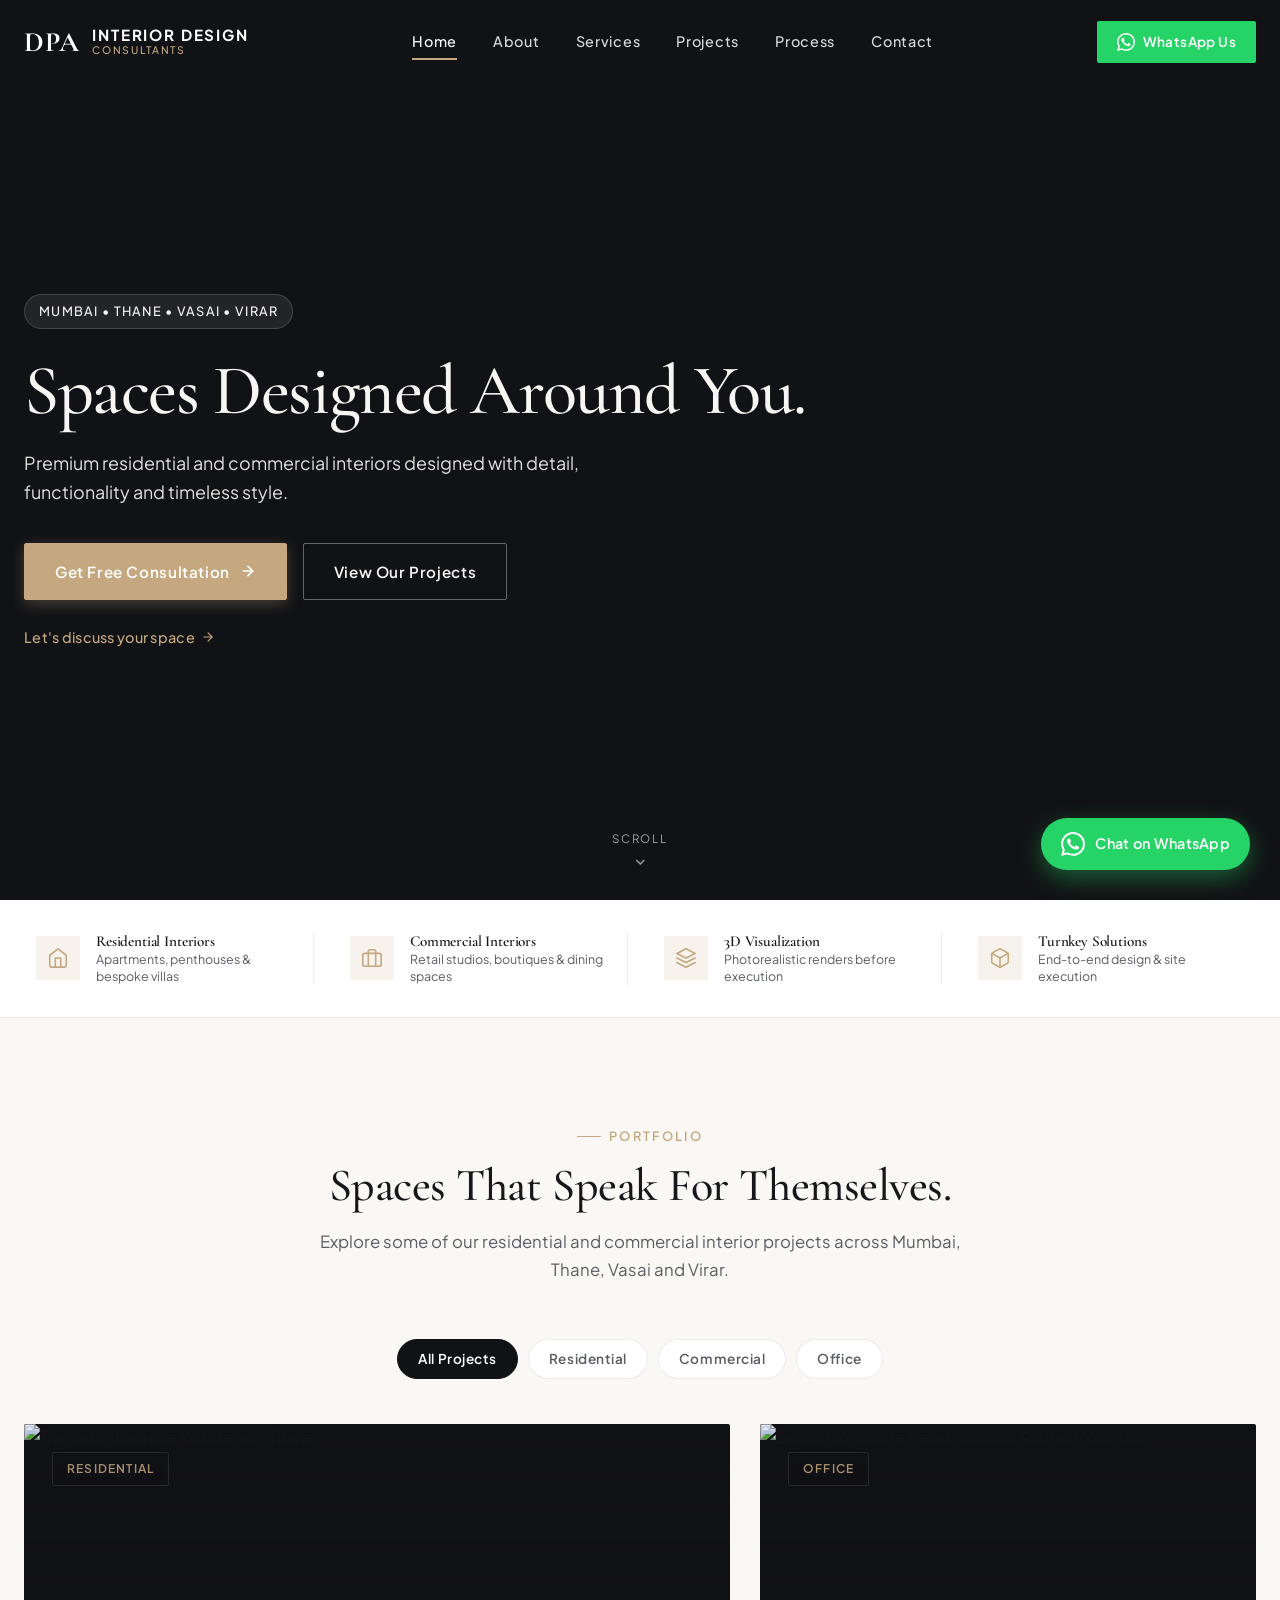
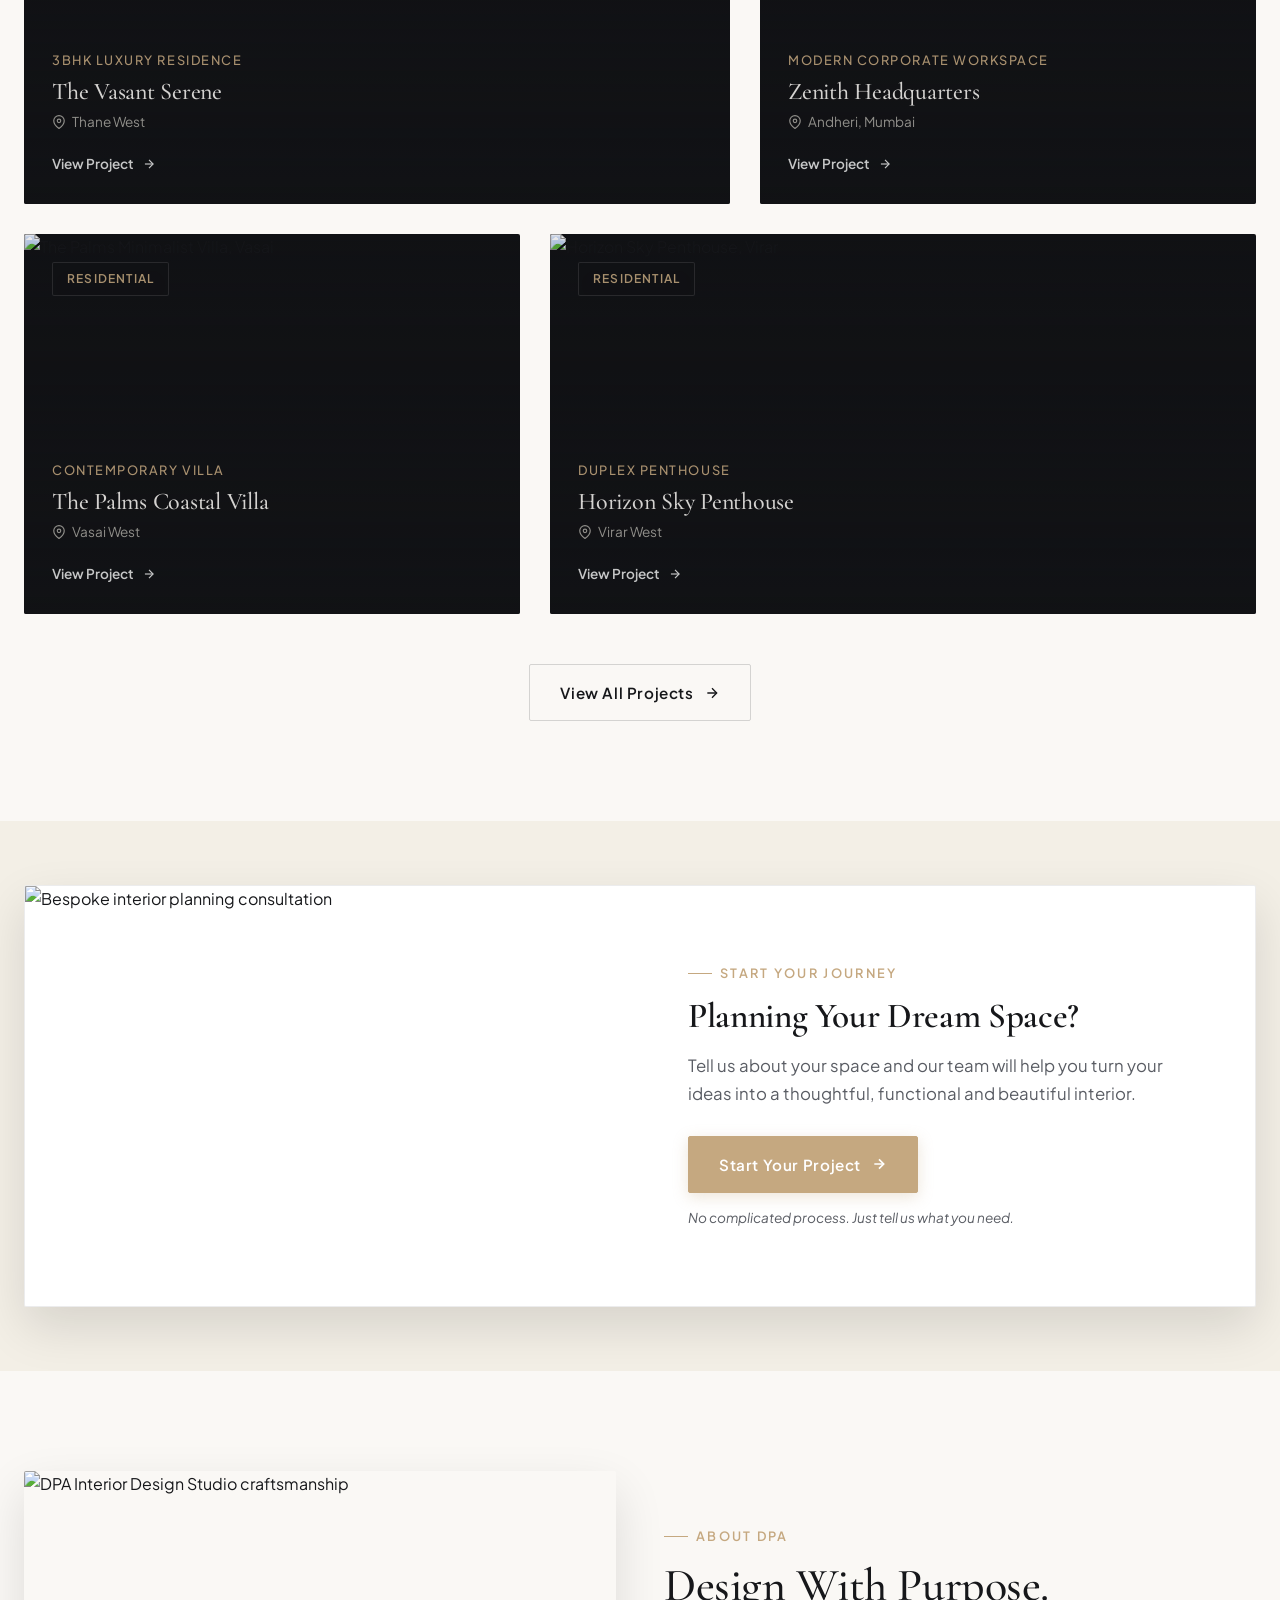
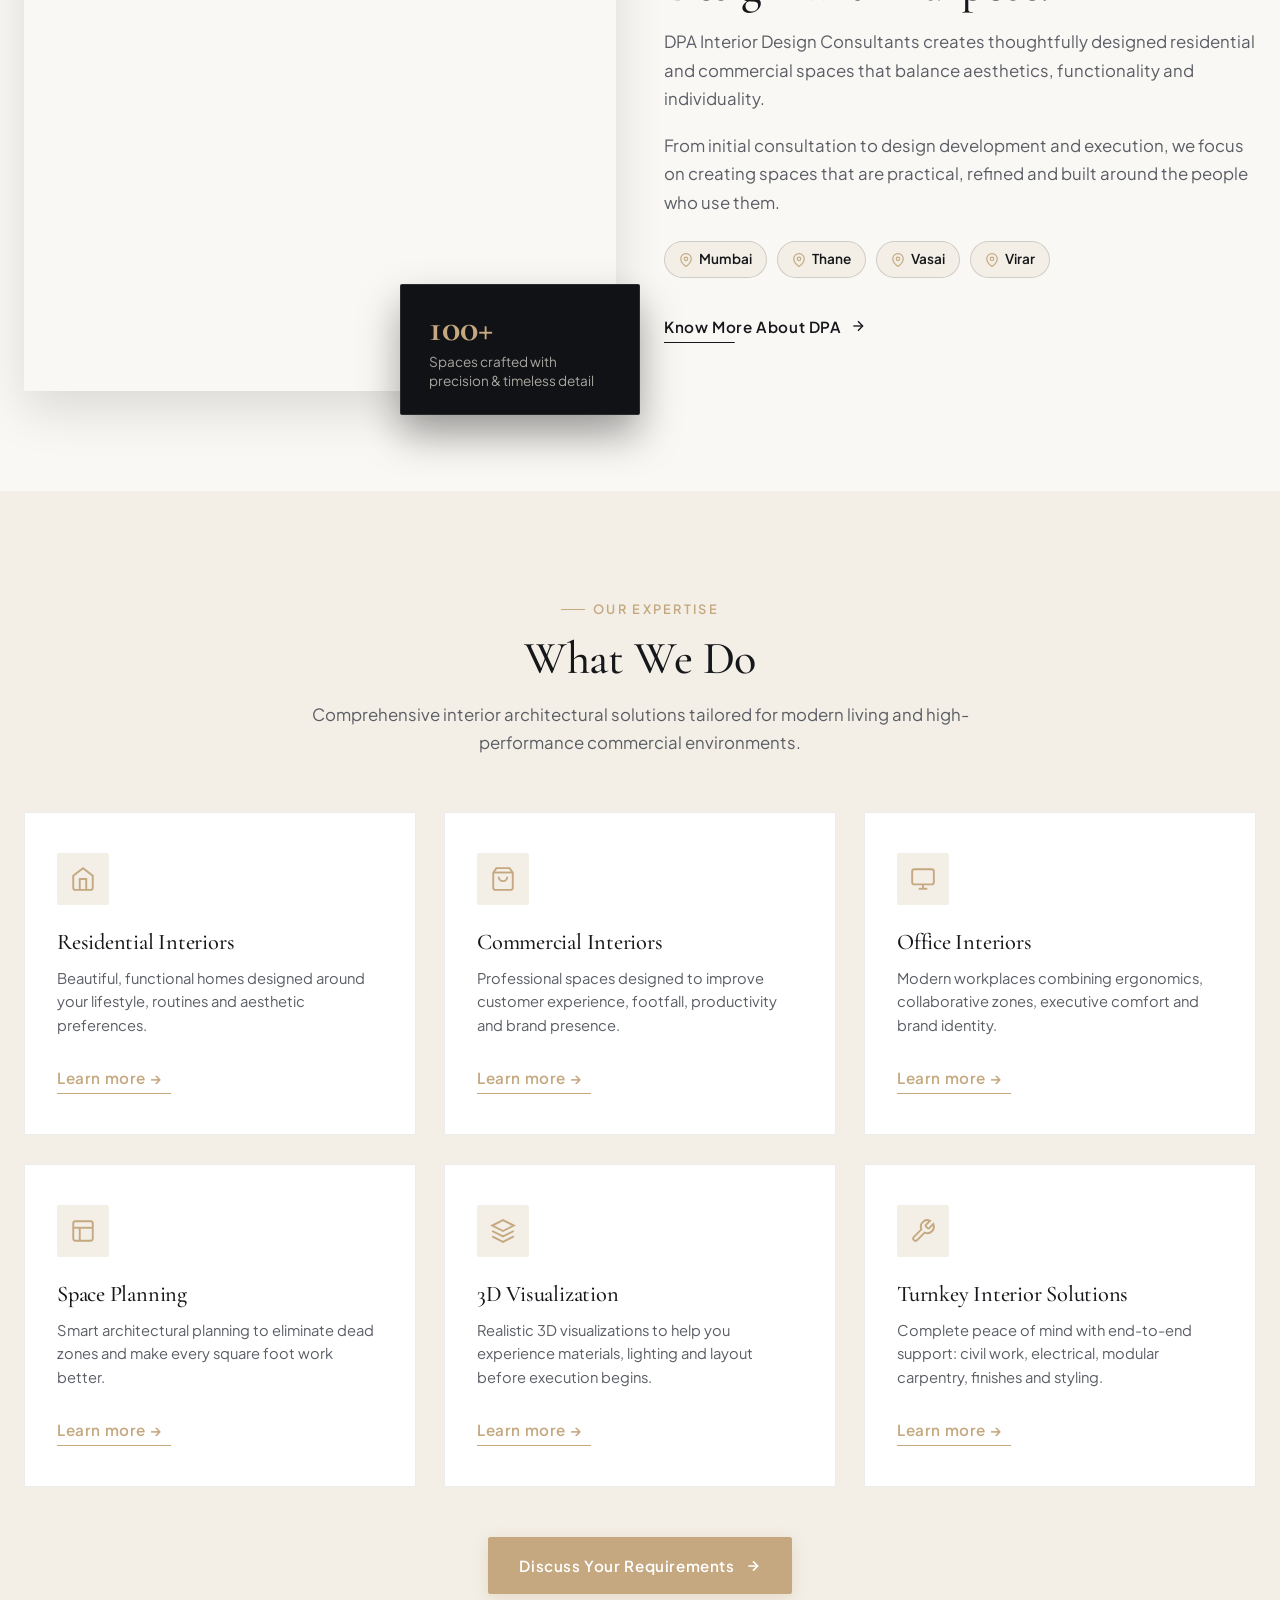
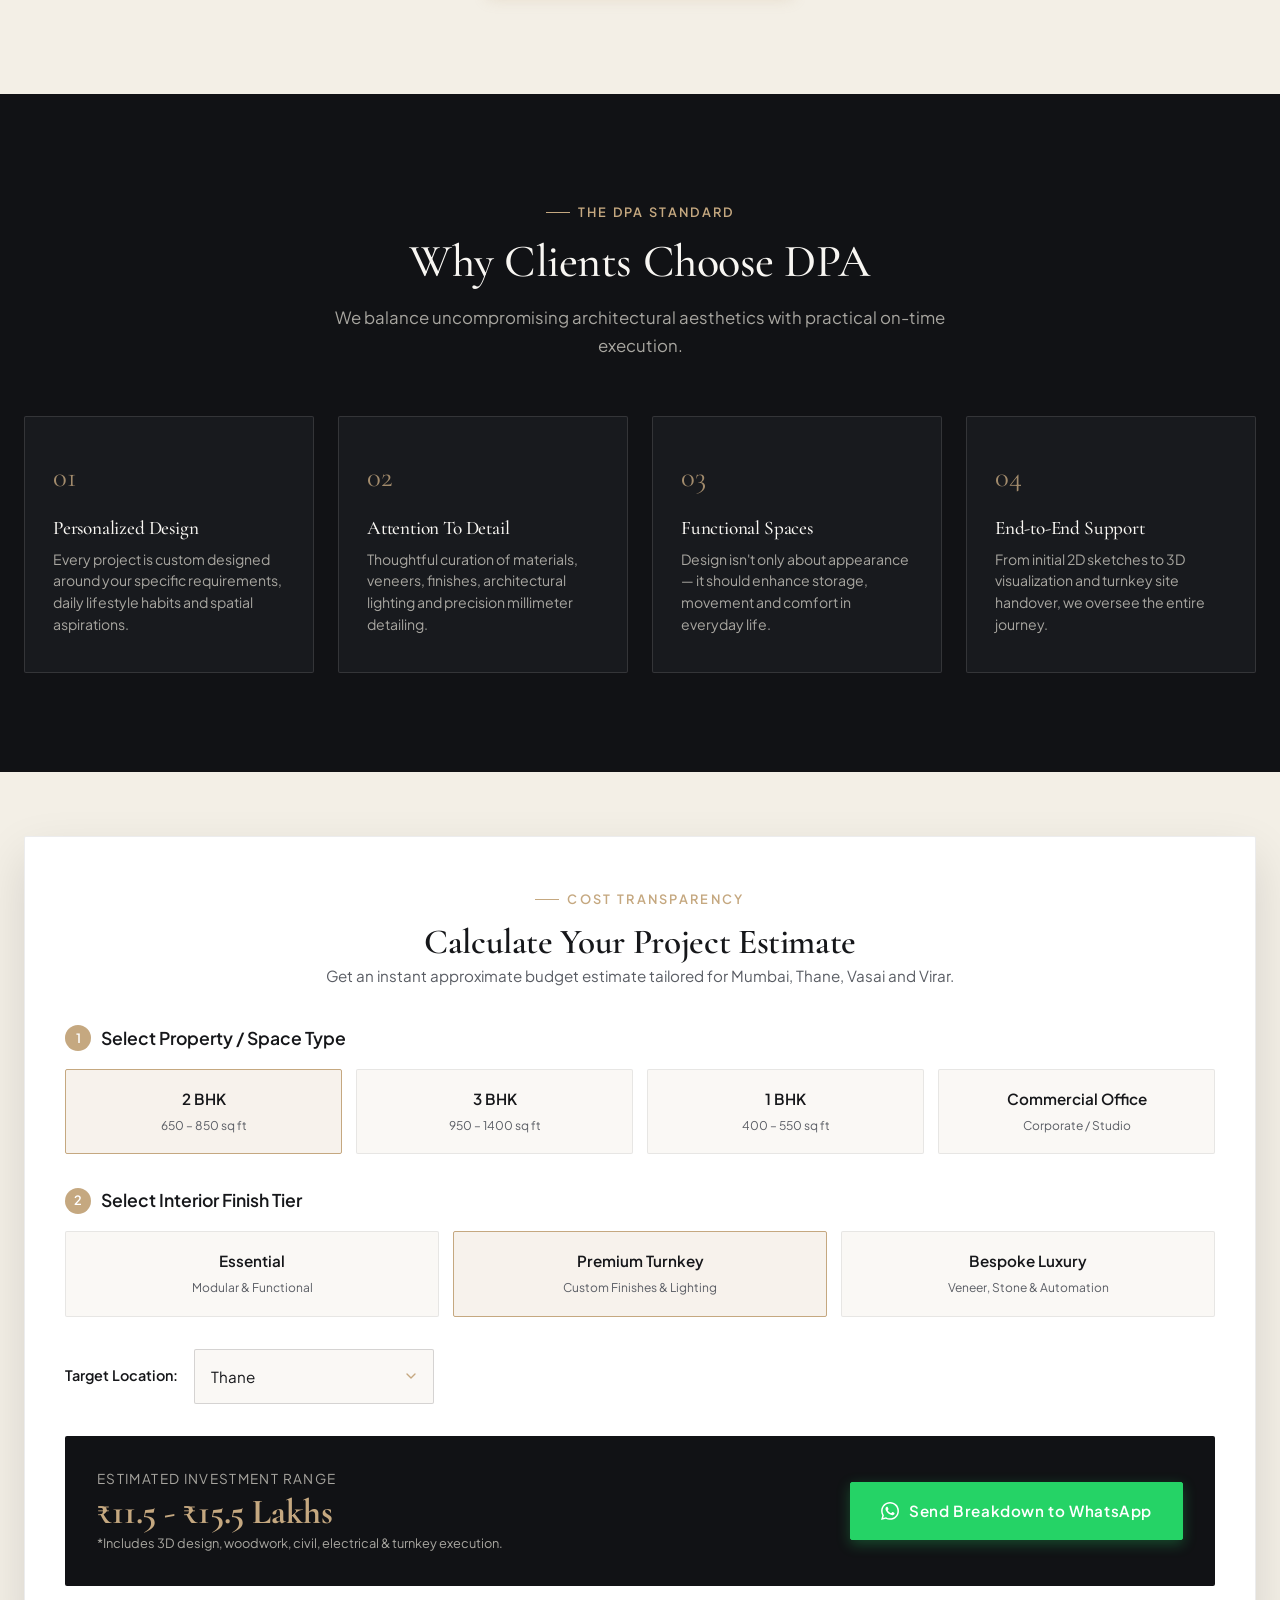
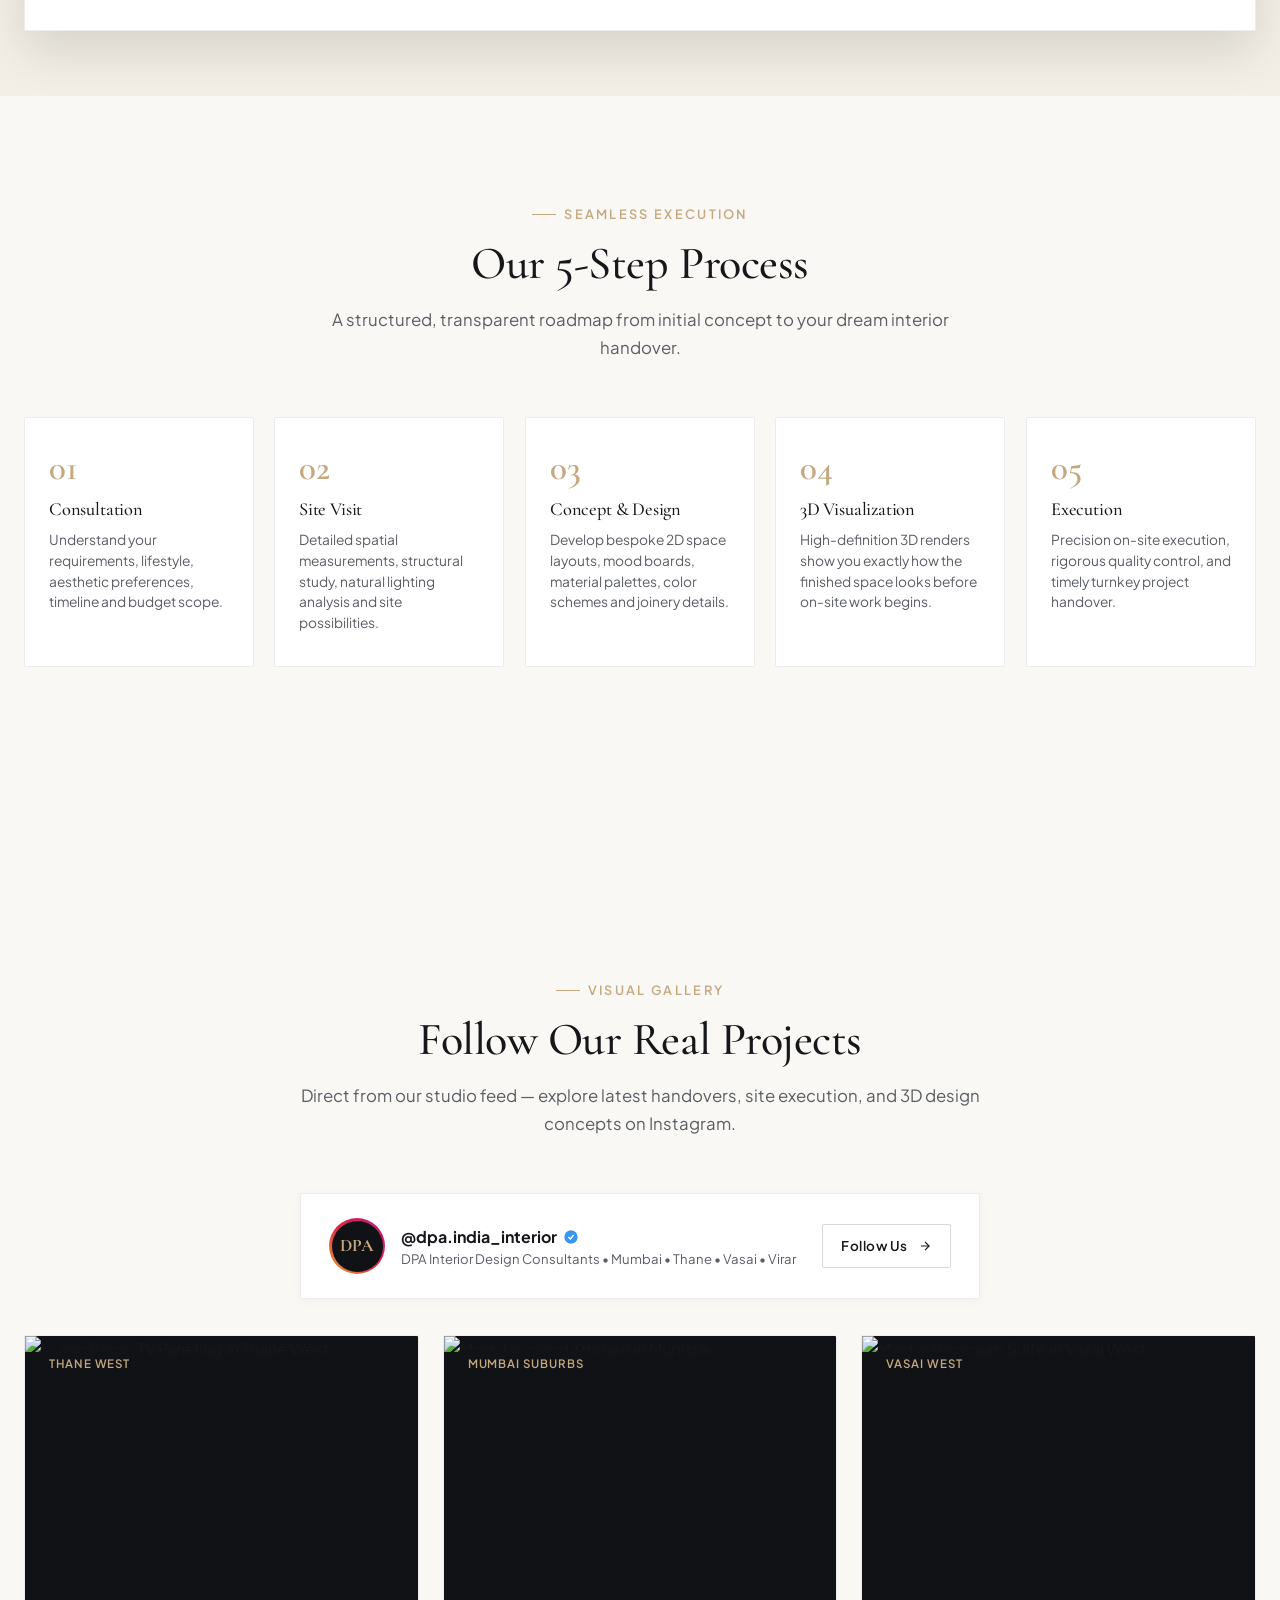
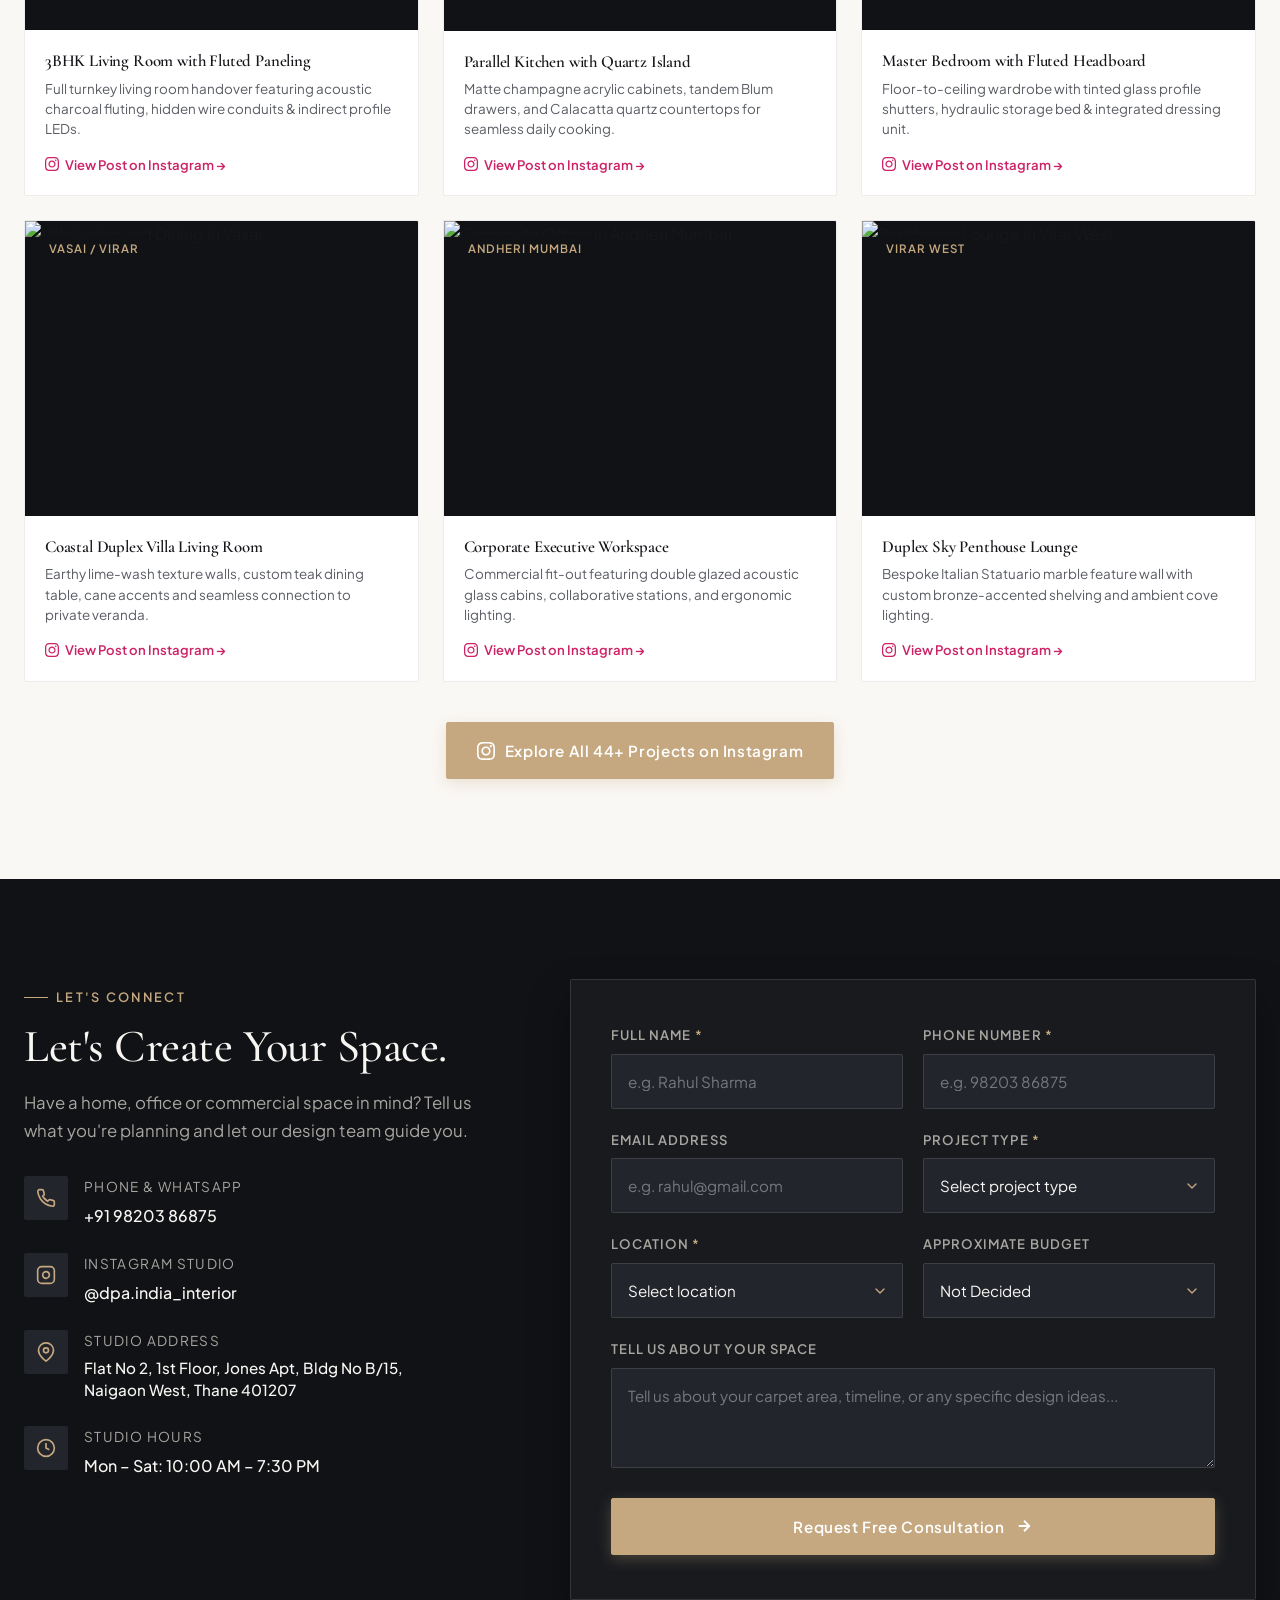
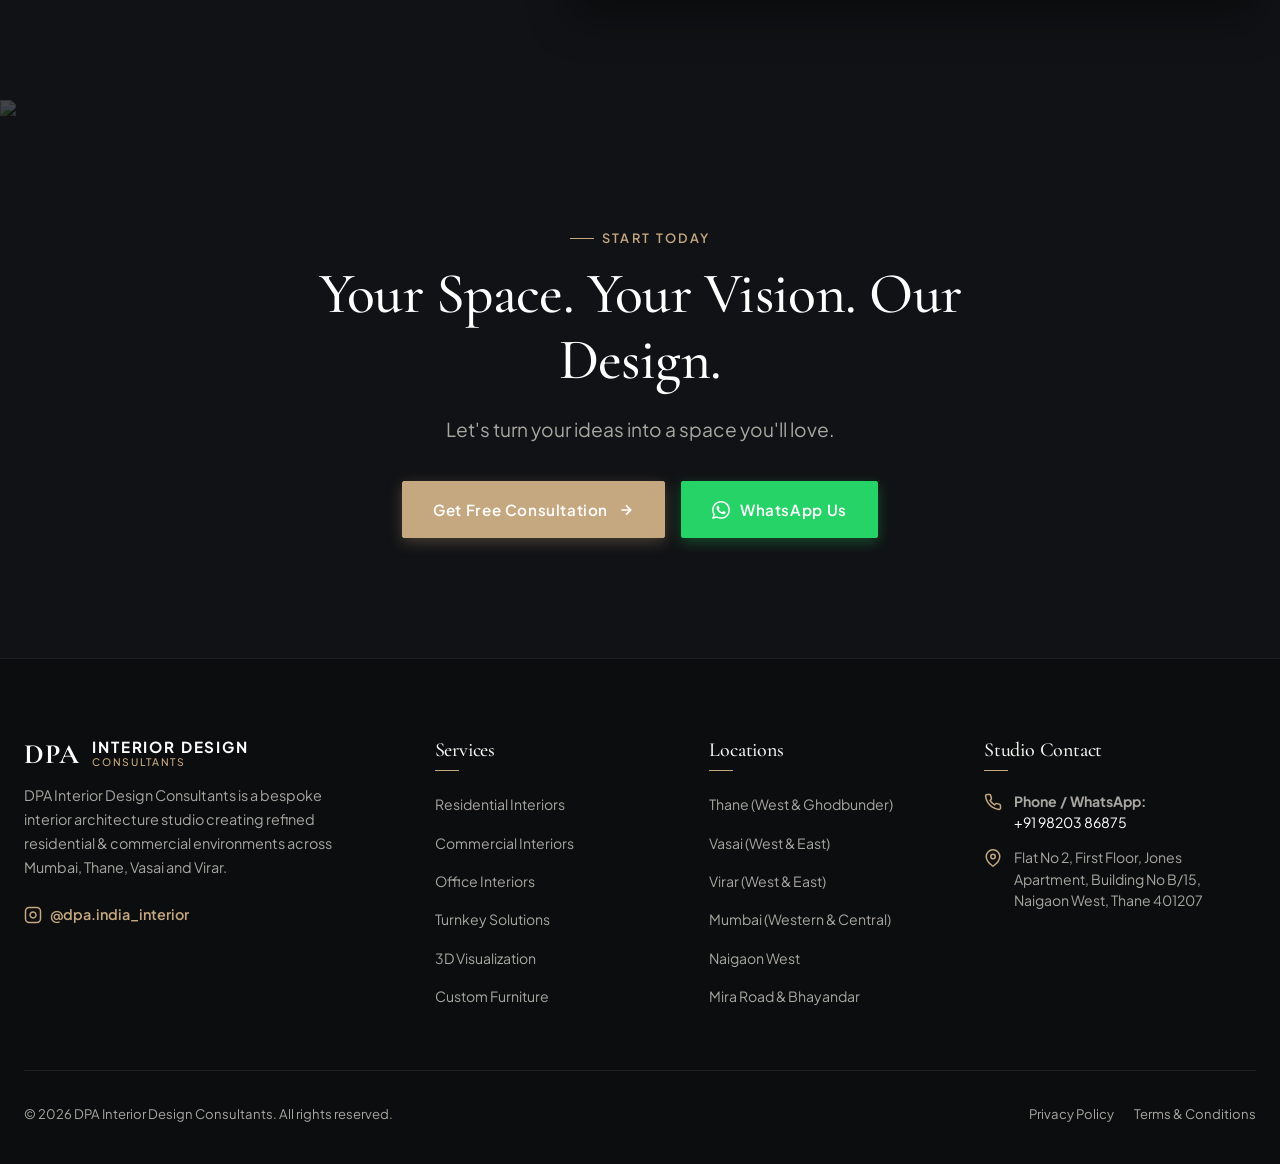
==== commit 7cb1349a: "remove: review placeholders completely from homepage" ====
--- a/index.html
+++ b/index.html
@@ -715,71 +715,7 @@
     </div>
   </section>
 
-  <!-- =========================================================================
-       10. SOCIAL PROOF (PLACEHOLDER FOR VERIFIED CLIENT REVIEWS)
-       ========================================================================= -->
-  <section class="section-spacing bg-warm-section" id="reviewsSection">
-    <div class="container">
-      <div class="section-header text-center reveal">
-        <span class="label-eyebrow">Client Feedback</span>
-        <h2 class="heading-section">What Our Clients Say</h2>
-        <p class="subheading-lead">Verified feedback from homeowners and commercial clients across Mumbai, Thane, Vasai and Virar.</p>
-      </div>
-
-      <div class="testimonials-grid">
-        <!-- Review Slot 1 -->
-        <div class="testimonial-card reveal">
-          <div>
-            <div class="testimonial-quote-icon">“</div>
-            <p class="testimonial-text" style="font-style: italic; color: var(--text-muted);">
-              [Client Review Placeholder — Insert verified client review and feedback here regarding project quality, execution timeline, and design experience.]
-            </p>
-          </div>
-          <div class="testimonial-author">
-            <div class="author-avatar-initials">--</div>
-            <div>
-              <div class="author-name">[Client Name]</div>
-              <div class="author-meta">Residential Project • Thane West</div>
-            </div>
-          </div>
-        </div>
-
-        <!-- Review Slot 2 -->
-        <div class="testimonial-card reveal reveal-delay-1">
-          <div>
-            <div class="testimonial-quote-icon">“</div>
-            <p class="testimonial-text" style="font-style: italic; color: var(--text-muted);">
-              [Client Review Placeholder — Insert verified client review and feedback here regarding commercial workspace planning and turnkey handover.]
-            </p>
-          </div>
-          <div class="testimonial-author">
-            <div class="author-avatar-initials">--</div>
-            <div>
-              <div class="author-name">[Client Name]</div>
-              <div class="author-meta">Commercial Office • Mumbai</div>
-            </div>
-          </div>
-        </div>
-
-        <!-- Review Slot 3 -->
-        <div class="testimonial-card reveal reveal-delay-2">
-          <div>
-            <div class="testimonial-quote-icon">“</div>
-            <p class="testimonial-text" style="font-style: italic; color: var(--text-muted);">
-              [Client Review Placeholder — Insert verified client review and feedback here regarding custom interior finishes, modular storage, and consultation.]
-            </p>
-          </div>
-          <div class="testimonial-author">
-            <div class="author-avatar-initials">--</div>
-            <div>
-              <div class="author-name">[Client Name]</div>
-              <div class="author-meta">Villa / Residence • Vasai-Virar</div>
-            </div>
-          </div>
-        </div>
-      </div>
-    </div>
-  </section>
+
 
   <!-- =========================================================================
        11. INSTAGRAM SECTION — REAL PROJECTS FROM @DPA.INDIA_INTERIOR
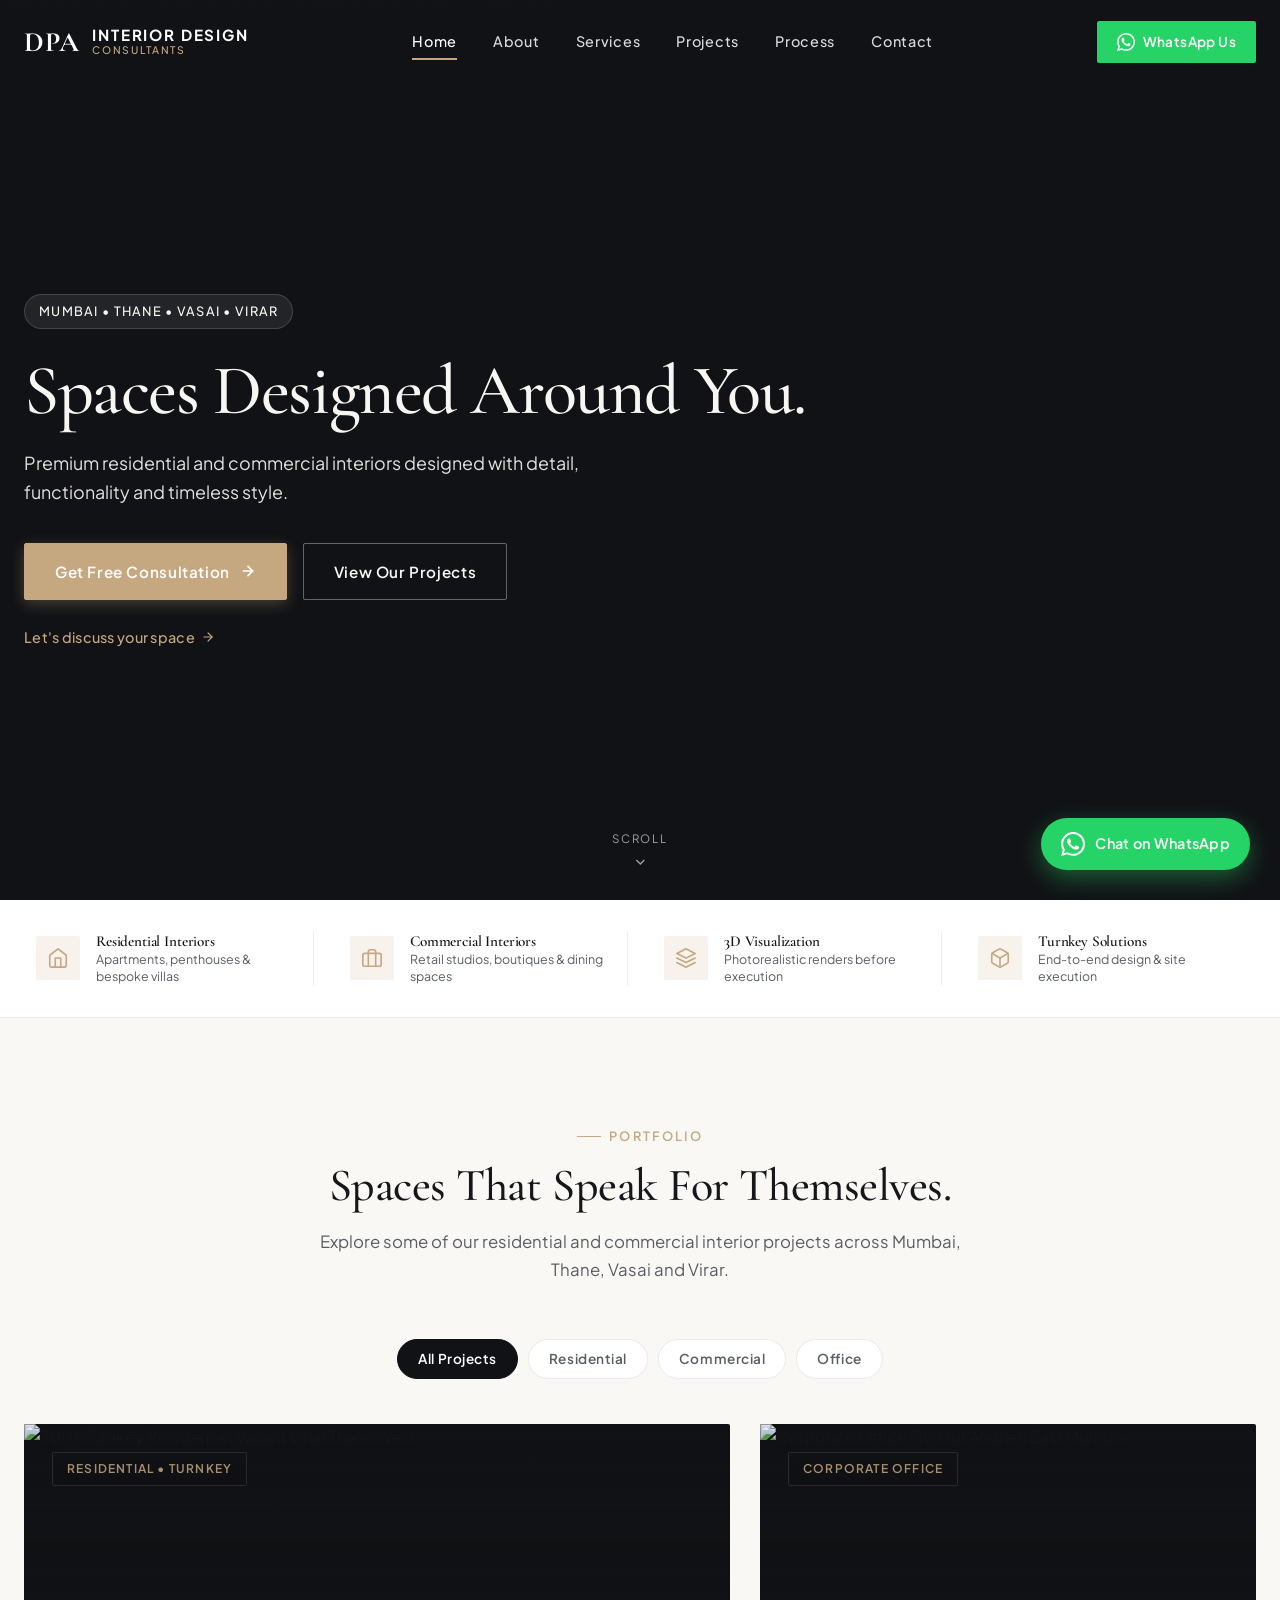
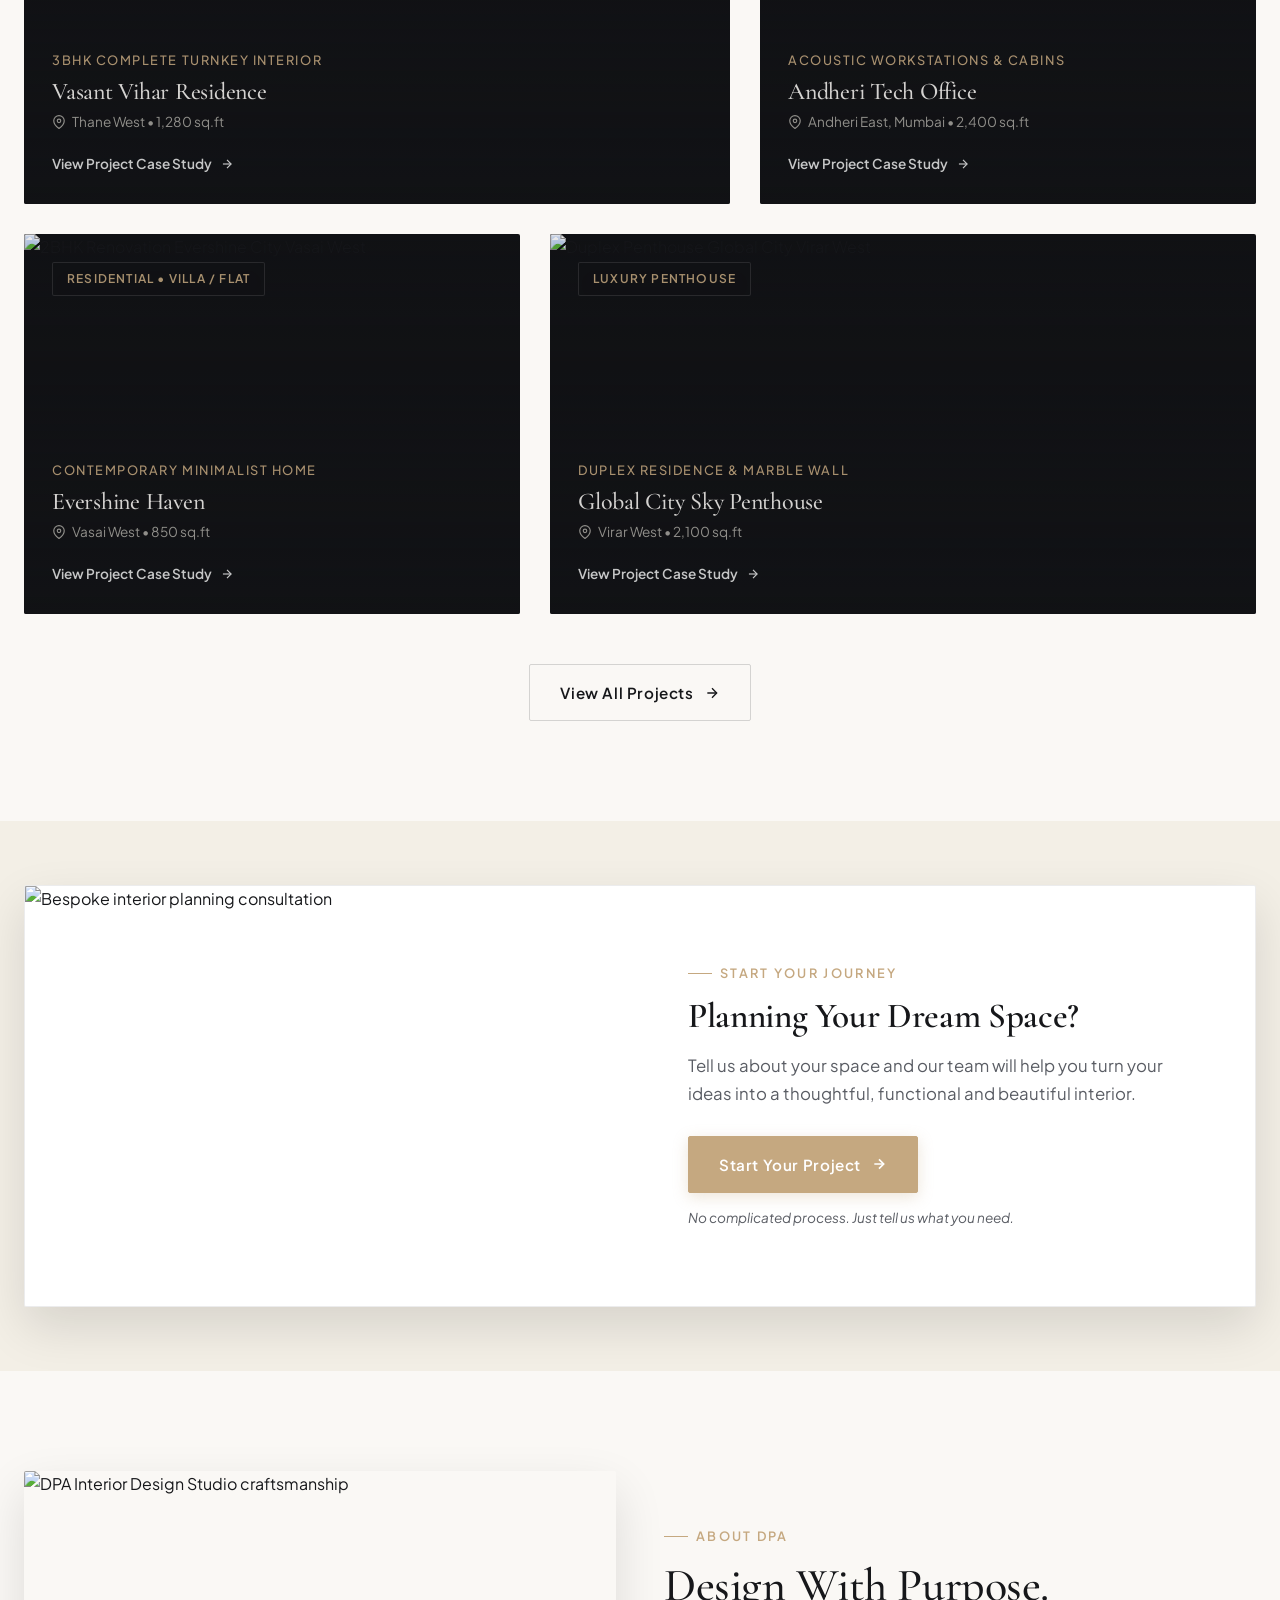
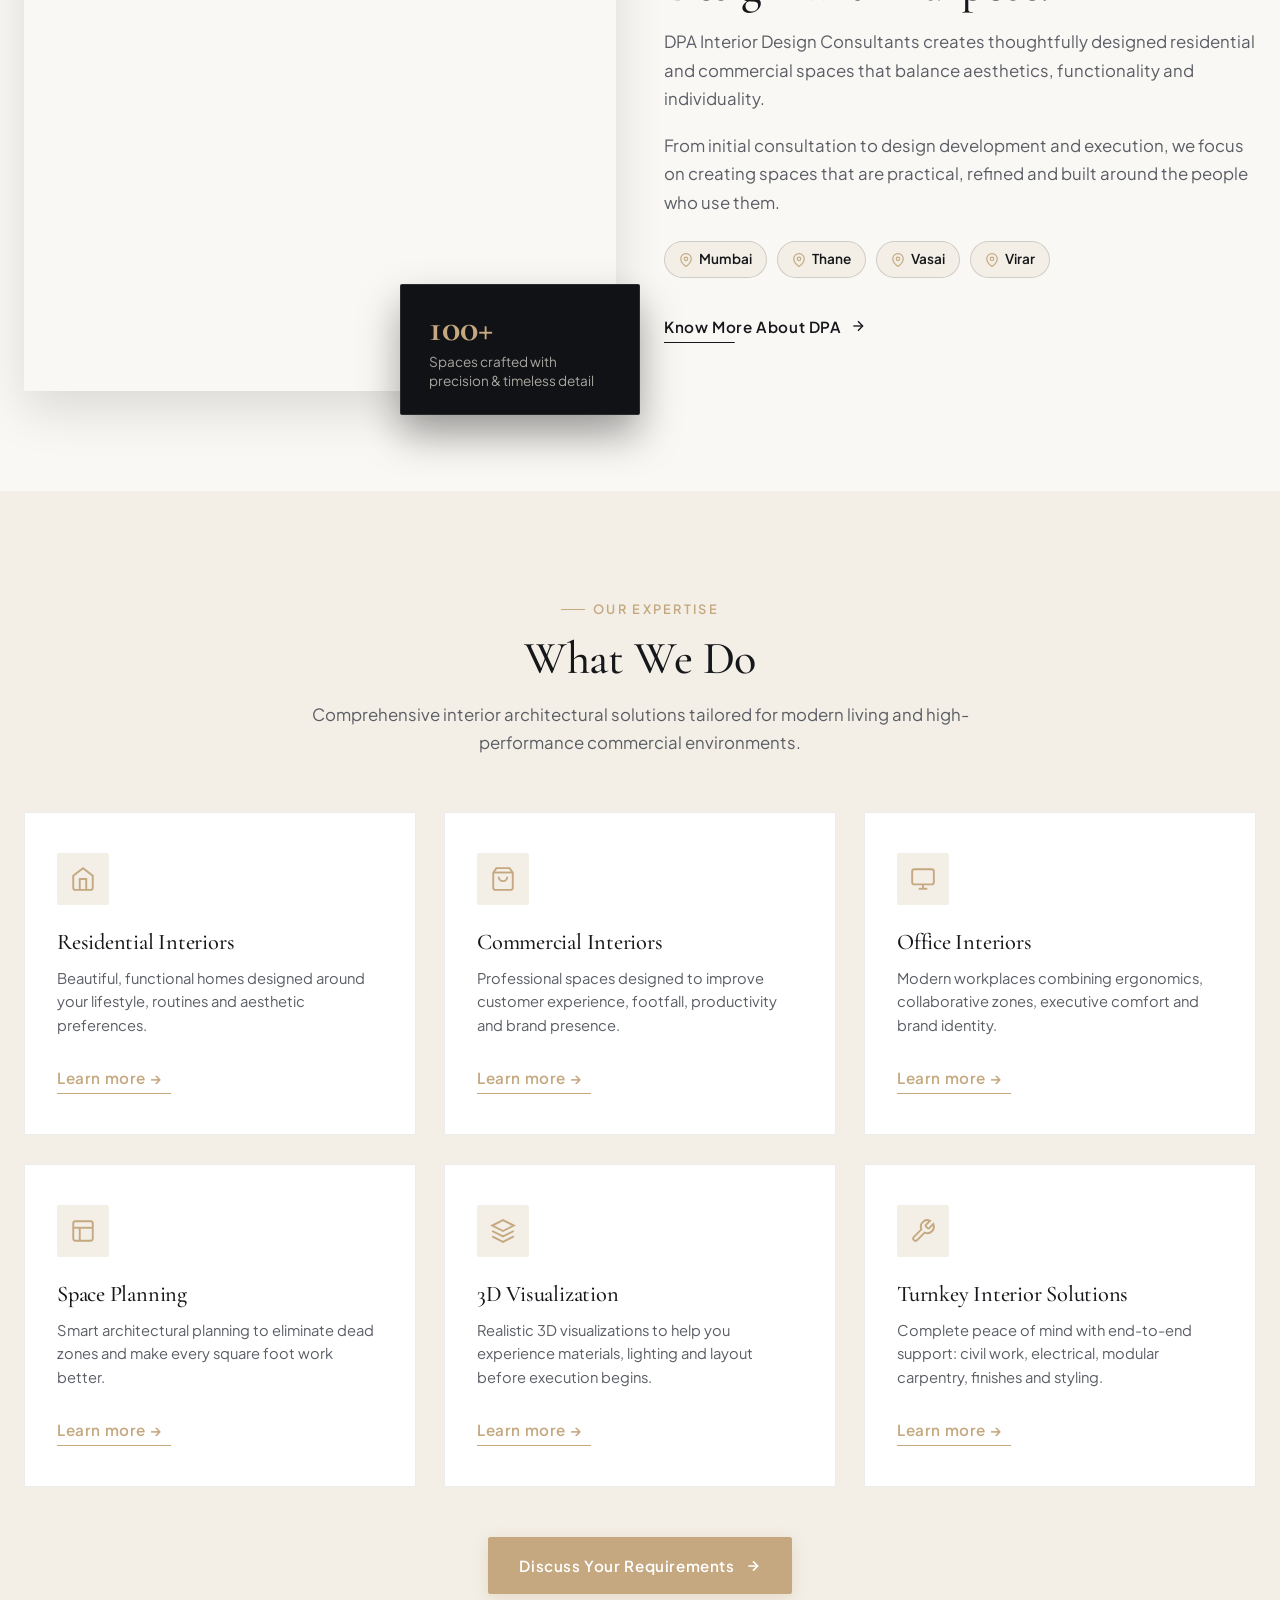
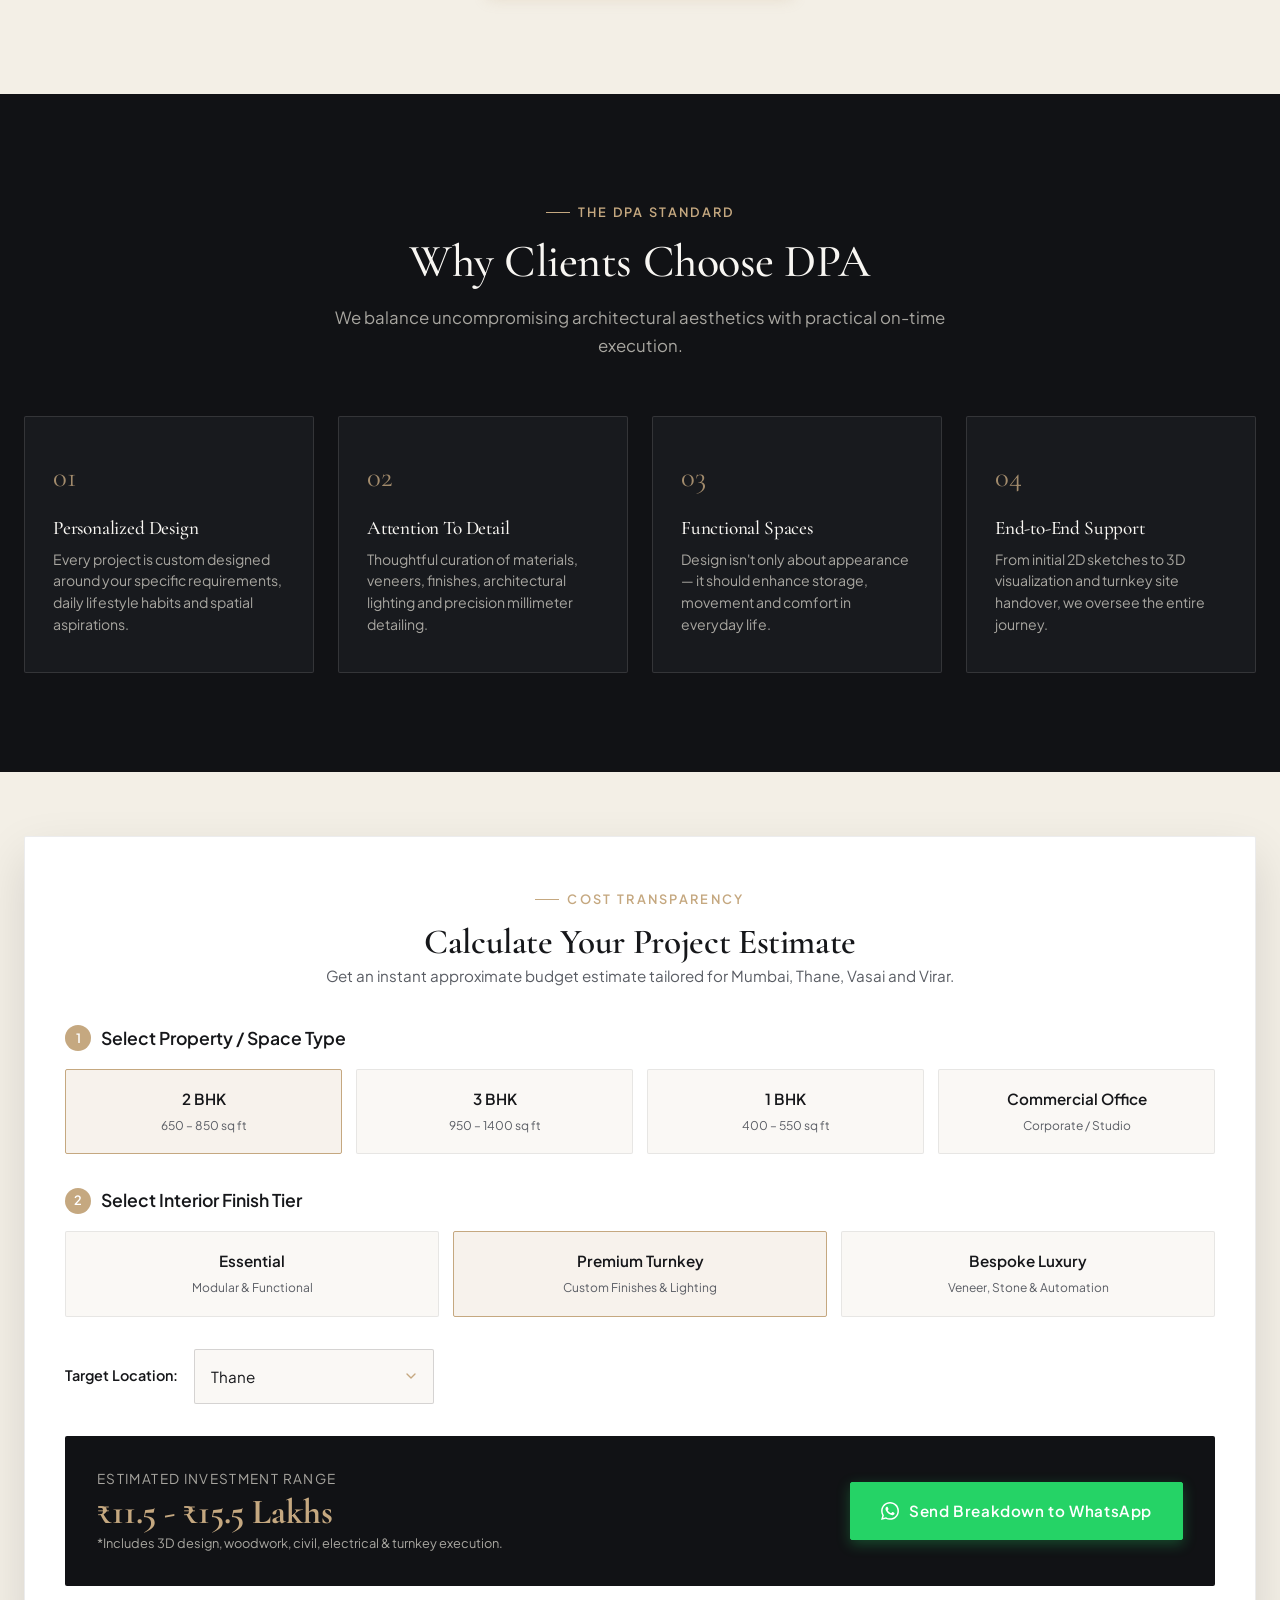
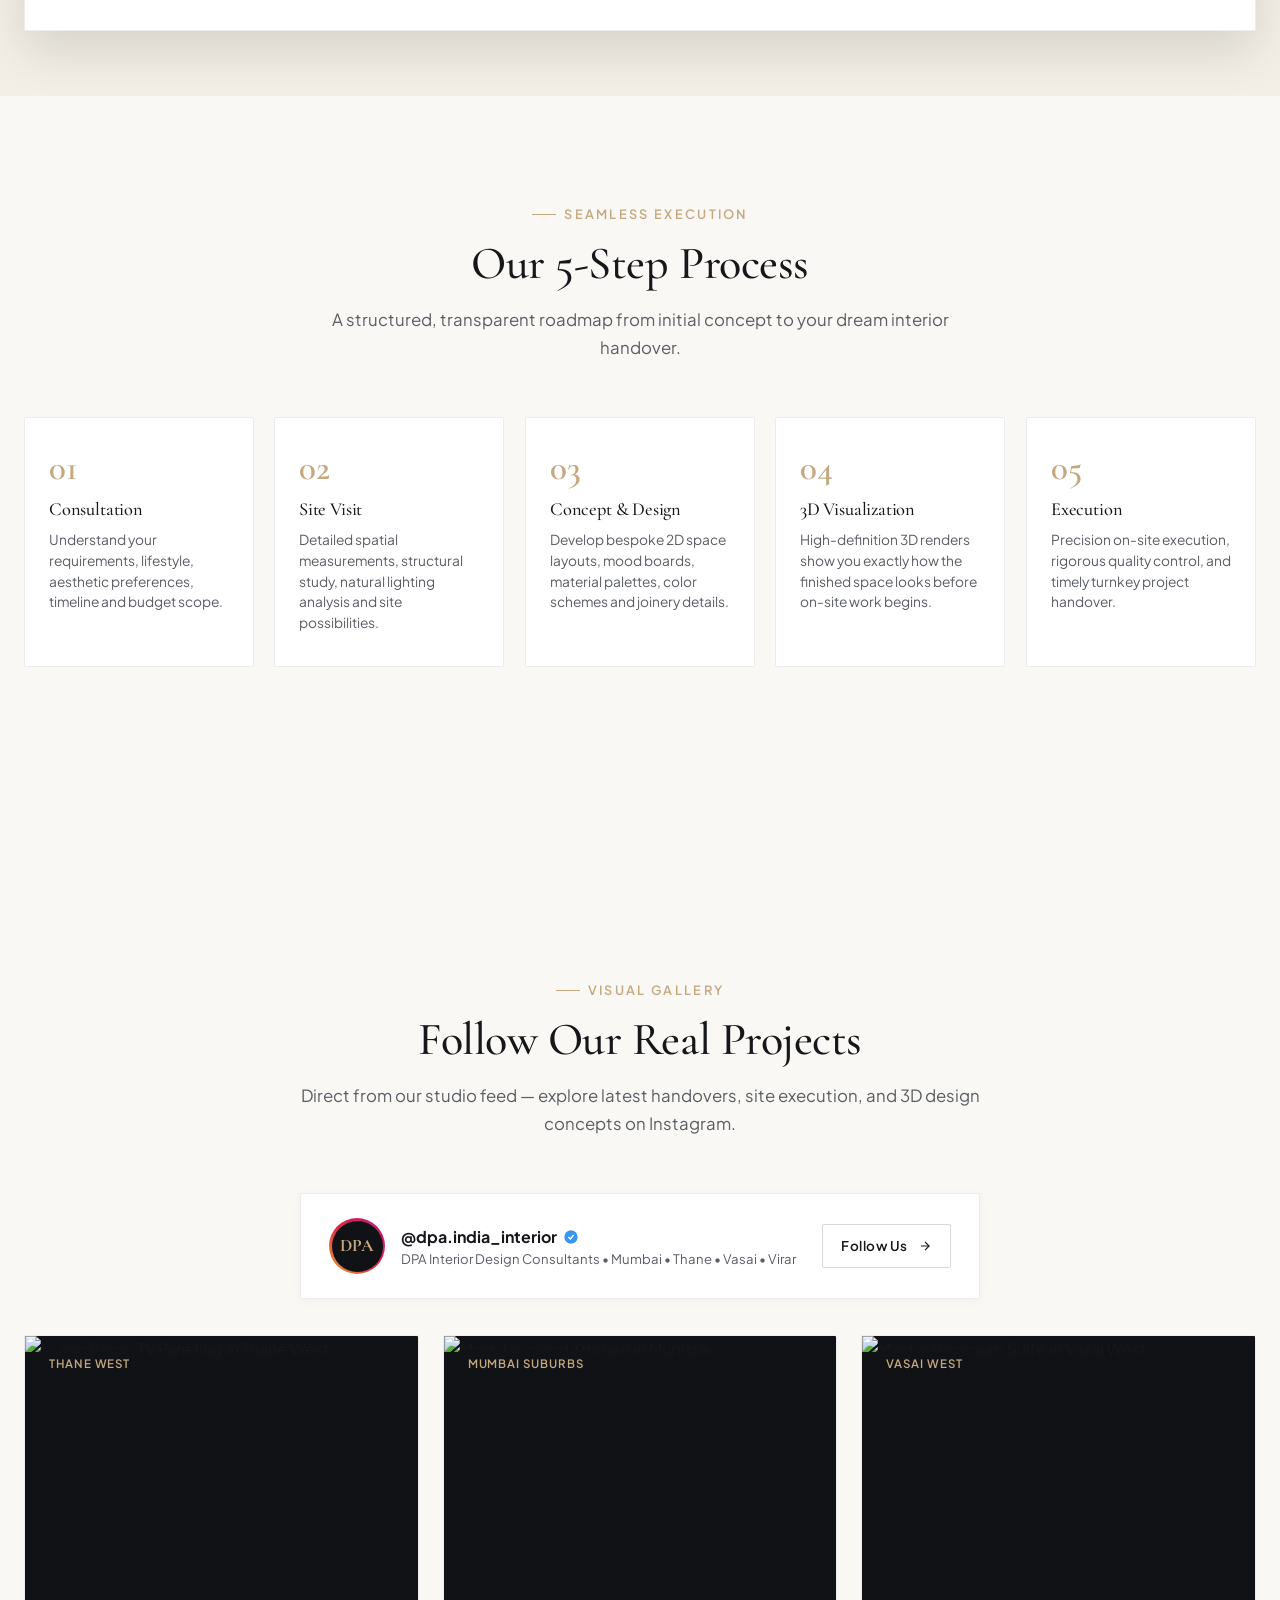
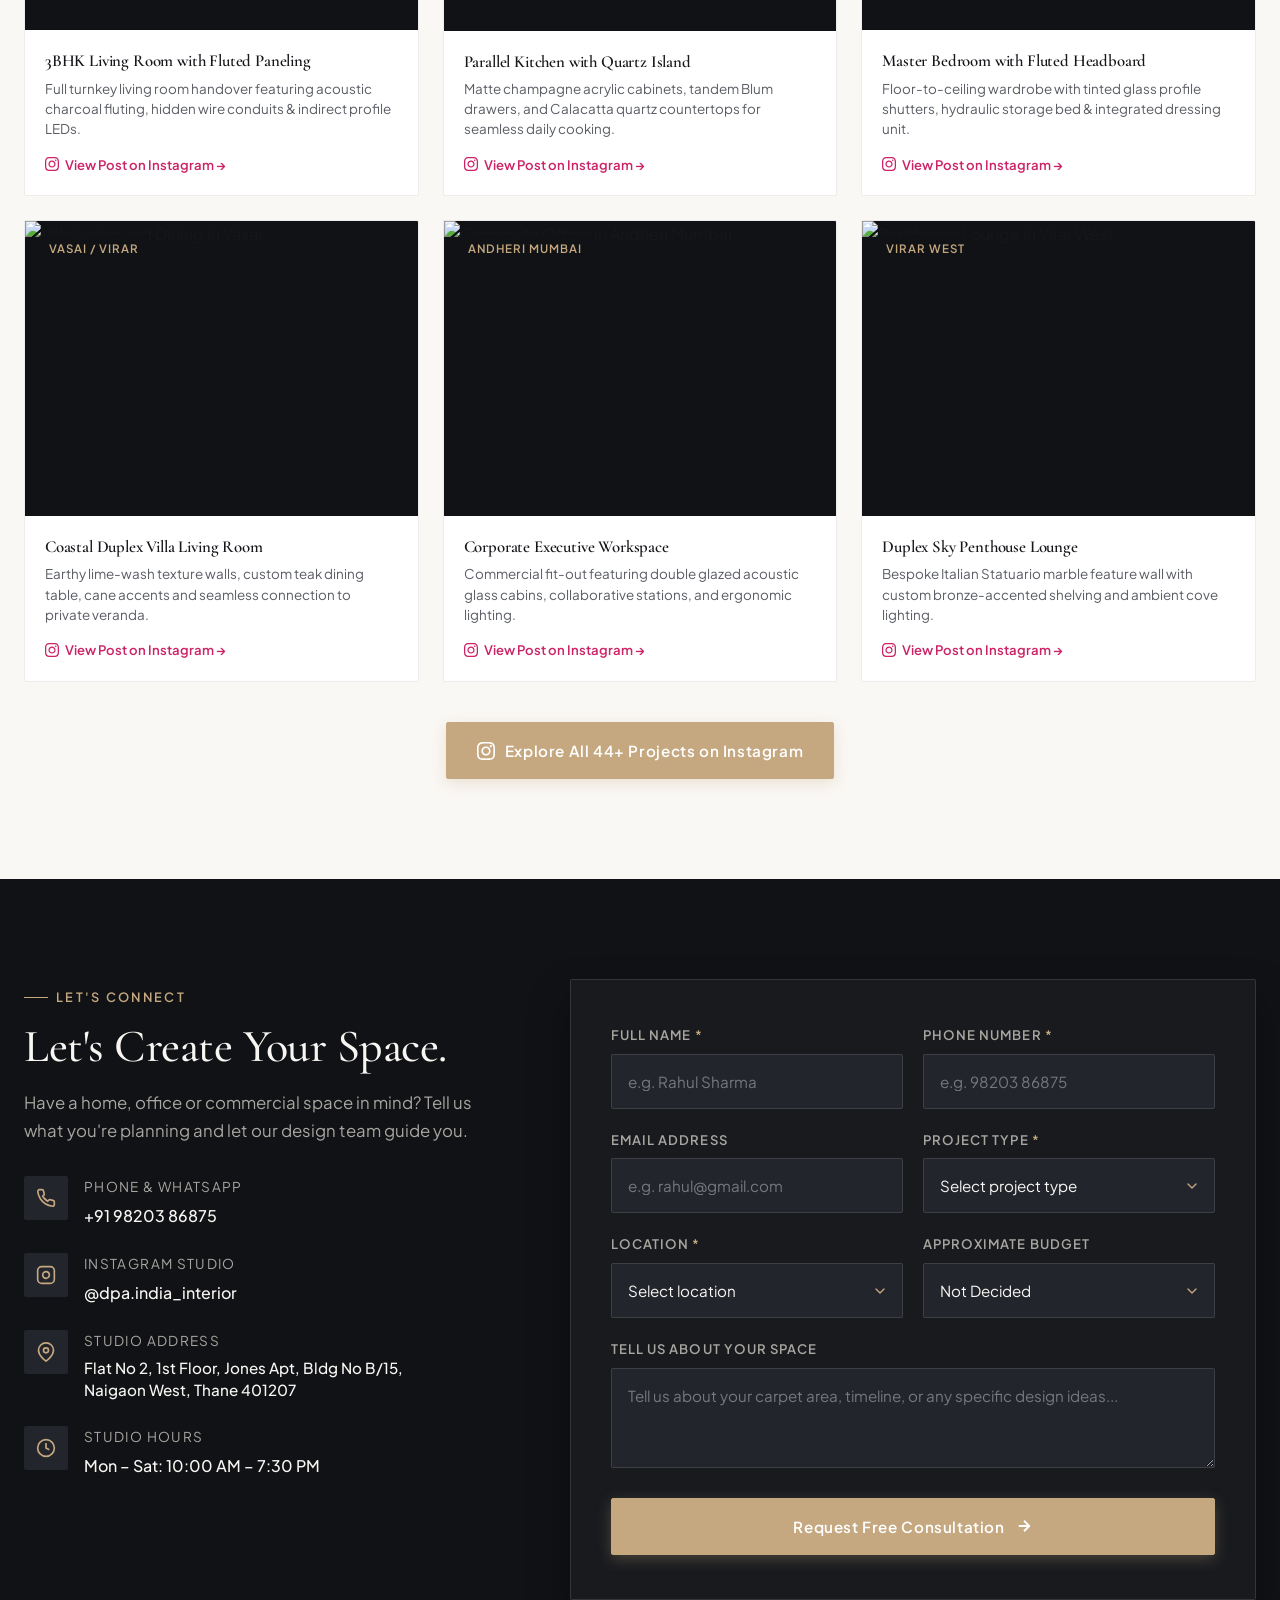
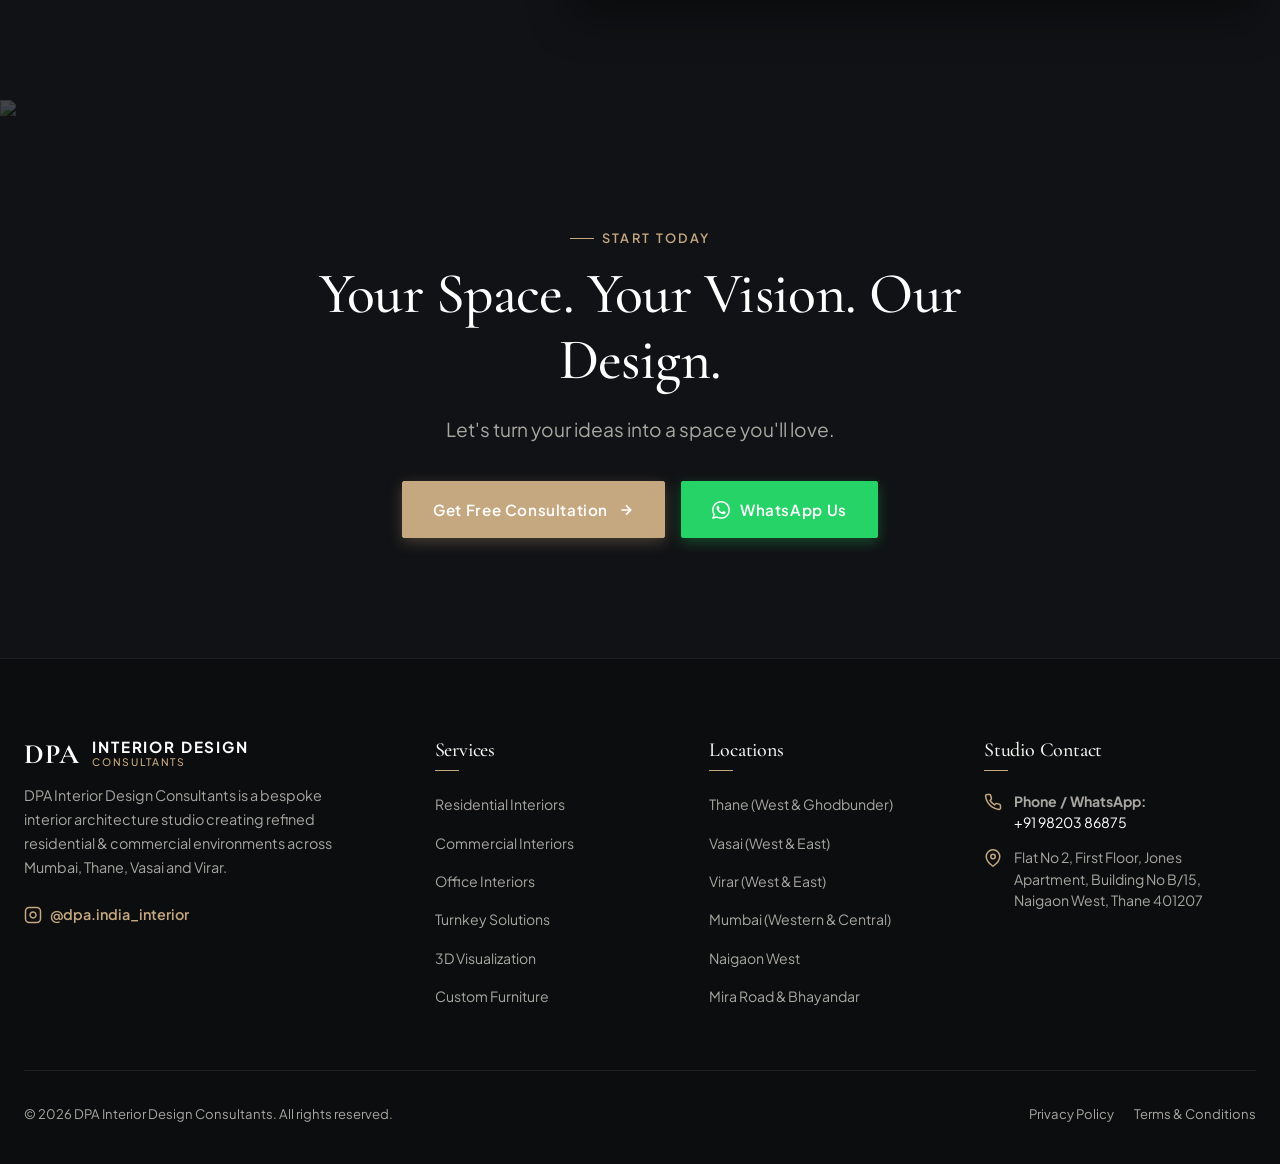
==== commit 2d755f72: "feat: show authentic real projects in portfolio with locations across Thane, Mumbai, Vasai and Virar" ====
--- a/index.html
+++ b/index.html
@@ -256,23 +256,23 @@
         <button class="filter-btn" data-filter="office">Office</button>
       </div>
 
-      <!-- Asymmetrical Masonry Grid -->
+      <!-- Asymmetrical Masonry Grid with Real Projects -->
       <div class="projects-masonry">
-        <!-- Project 1: Luxury 3BHK Residence Thane -->
+        <!-- Real Project 1: 3BHK Turnkey Residence Thane -->
         <a href="projects/luxury-residence-thane.html" class="project-card col-7 reveal" data-category="residential">
           <div class="project-media-wrap">
-            <img src="https://images.unsplash.com/photo-1600210492486-724fe5c67fb0?auto=format&fit=crop&w=1200&q=80" alt="The Vasant Serene Residence, Thane" loading="lazy">
+            <img src="https://images.unsplash.com/photo-1600210492486-724fe5c67fb0?auto=format&fit=crop&w=1200&q=80" alt="3BHK Turnkey Residence, Vasant Vihar Thane West" loading="lazy">
             <div class="project-overlay">
-              <span class="project-badge-tag">Residential</span>
+              <span class="project-badge-tag">Residential • Turnkey</span>
               <div class="project-details">
-                <div class="project-category">3BHK Luxury Residence</div>
-                <h3 class="project-title">The Vasant Serene</h3>
+                <div class="project-category">3BHK Complete Turnkey Interior</div>
+                <h3 class="project-title">Vasant Vihar Residence</h3>
                 <div class="project-location">
                   <svg width="14" height="14" viewBox="0 0 24 24" fill="none" stroke="currentColor" stroke-width="2"><path d="M21 10c0 7-9 13-9 13s-9-6-9-13a9 9 0 0 1 18 0z"></path><circle cx="12" cy="10" r="3"></circle></svg>
-                  <span>Thane West</span>
+                  <span>Thane West • 1,280 sq.ft</span>
                 </div>
                 <span class="project-cta-pill">
-                  <span>View Project</span>
+                  <span>View Project Case Study</span>
                   <svg width="14" height="14" viewBox="0 0 24 24" fill="none" stroke="currentColor" stroke-width="2"><line x1="5" y1="12" x2="19" y2="12"></line><polyline points="12 5 19 12 12 19"></polyline></svg>
                 </span>
               </div>
@@ -280,21 +280,21 @@
           </div>
         </a>
 
-        <!-- Project 2: Corporate Tech Office Mumbai -->
+        <!-- Real Project 2: Corporate Workspace Mumbai -->
         <a href="projects/modern-corporate-office.html" class="project-card col-5 reveal reveal-delay-1" data-category="office commercial">
           <div class="project-media-wrap">
-            <img src="https://images.unsplash.com/photo-1497366216548-37526070297c?auto=format&fit=crop&w=1000&q=80" alt="Zenith Corporate Headquarters, Andheri Mumbai" loading="lazy">
+            <img src="https://images.unsplash.com/photo-1497366216548-37526070297c?auto=format&fit=crop&w=1000&q=80" alt="Corporate Office Fit-Out Andheri East Mumbai" loading="lazy">
             <div class="project-overlay">
-              <span class="project-badge-tag">Office</span>
+              <span class="project-badge-tag">Corporate Office</span>
               <div class="project-details">
-                <div class="project-category">Modern Corporate Workspace</div>
-                <h3 class="project-title">Zenith Headquarters</h3>
+                <div class="project-category">Acoustic Workstations &amp; Cabins</div>
+                <h3 class="project-title">Andheri Tech Office</h3>
                 <div class="project-location">
                   <svg width="14" height="14" viewBox="0 0 24 24" fill="none" stroke="currentColor" stroke-width="2"><path d="M21 10c0 7-9 13-9 13s-9-6-9-13a9 9 0 0 1 18 0z"></path><circle cx="12" cy="10" r="3"></circle></svg>
-                  <span>Andheri, Mumbai</span>
+                  <span>Andheri East, Mumbai • 2,400 sq.ft</span>
                 </div>
                 <span class="project-cta-pill">
-                  <span>View Project</span>
+                  <span>View Project Case Study</span>
                   <svg width="14" height="14" viewBox="0 0 24 24" fill="none" stroke="currentColor" stroke-width="2"><line x1="5" y1="12" x2="19" y2="12"></line><polyline points="12 5 19 12 12 19"></polyline></svg>
                 </span>
               </div>
@@ -302,21 +302,21 @@
           </div>
         </a>
 
-        <!-- Project 3: Minimalist Coastal Villa Vasai -->
+        <!-- Real Project 3: 2BHK Modern Renovation Vasai -->
         <a href="projects/minimalist-villa-vasai.html" class="project-card col-5 reveal" data-category="residential">
           <div class="project-media-wrap">
-            <img src="https://images.unsplash.com/photo-1600607687939-ce8a6c25118c?auto=format&fit=crop&w=1000&q=80" alt="The Palms Minimalist Villa, Vasai" loading="lazy">
+            <img src="https://images.unsplash.com/photo-1600607687939-ce8a6c25118c?auto=format&fit=crop&w=1000&q=80" alt="2BHK Renovation Evershine City Vasai West" loading="lazy">
             <div class="project-overlay">
-              <span class="project-badge-tag">Residential</span>
+              <span class="project-badge-tag">Residential • Villa / Flat</span>
               <div class="project-details">
-                <div class="project-category">Contemporary Villa</div>
-                <h3 class="project-title">The Palms Coastal Villa</h3>
+                <div class="project-category">Contemporary Minimalist Home</div>
+                <h3 class="project-title">Evershine Haven</h3>
                 <div class="project-location">
                   <svg width="14" height="14" viewBox="0 0 24 24" fill="none" stroke="currentColor" stroke-width="2"><path d="M21 10c0 7-9 13-9 13s-9-6-9-13a9 9 0 0 1 18 0z"></path><circle cx="12" cy="10" r="3"></circle></svg>
-                  <span>Vasai West</span>
+                  <span>Vasai West • 850 sq.ft</span>
                 </div>
                 <span class="project-cta-pill">
-                  <span>View Project</span>
+                  <span>View Project Case Study</span>
                   <svg width="14" height="14" viewBox="0 0 24 24" fill="none" stroke="currentColor" stroke-width="2"><line x1="5" y1="12" x2="19" y2="12"></line><polyline points="12 5 19 12 12 19"></polyline></svg>
                 </span>
               </div>
@@ -324,21 +324,21 @@
           </div>
         </a>
 
-        <!-- Project 4: Horizon Penthouse Virar -->
+        <!-- Real Project 4: Duplex Sky Penthouse Virar -->
         <a href="projects/penthouse-interior-virar.html" class="project-card col-7 reveal reveal-delay-1" data-category="residential">
           <div class="project-media-wrap">
-            <img src="https://images.unsplash.com/photo-1600566753376-12c8ab7fb75b?auto=format&fit=crop&w=1200&q=80" alt="Horizon Sky Penthouse, Virar" loading="lazy">
+            <img src="https://images.unsplash.com/photo-1600566753376-12c8ab7fb75b?auto=format&fit=crop&w=1200&q=80" alt="Duplex Penthouse Global City Virar West" loading="lazy">
             <div class="project-overlay">
-              <span class="project-badge-tag">Residential</span>
+              <span class="project-badge-tag">Luxury Penthouse</span>
               <div class="project-details">
-                <div class="project-category">Duplex Penthouse</div>
-                <h3 class="project-title">Horizon Sky Penthouse</h3>
+                <div class="project-category">Duplex Residence &amp; Marble Wall</div>
+                <h3 class="project-title">Global City Sky Penthouse</h3>
                 <div class="project-location">
                   <svg width="14" height="14" viewBox="0 0 24 24" fill="none" stroke="currentColor" stroke-width="2"><path d="M21 10c0 7-9 13-9 13s-9-6-9-13a9 9 0 0 1 18 0z"></path><circle cx="12" cy="10" r="3"></circle></svg>
-                  <span>Virar West</span>
+                  <span>Virar West • 2,100 sq.ft</span>
                 </div>
                 <span class="project-cta-pill">
-                  <span>View Project</span>
+                  <span>View Project Case Study</span>
                   <svg width="14" height="14" viewBox="0 0 24 24" fill="none" stroke="currentColor" stroke-width="2"><line x1="5" y1="12" x2="19" y2="12"></line><polyline points="12 5 19 12 12 19"></polyline></svg>
                 </span>
               </div>
